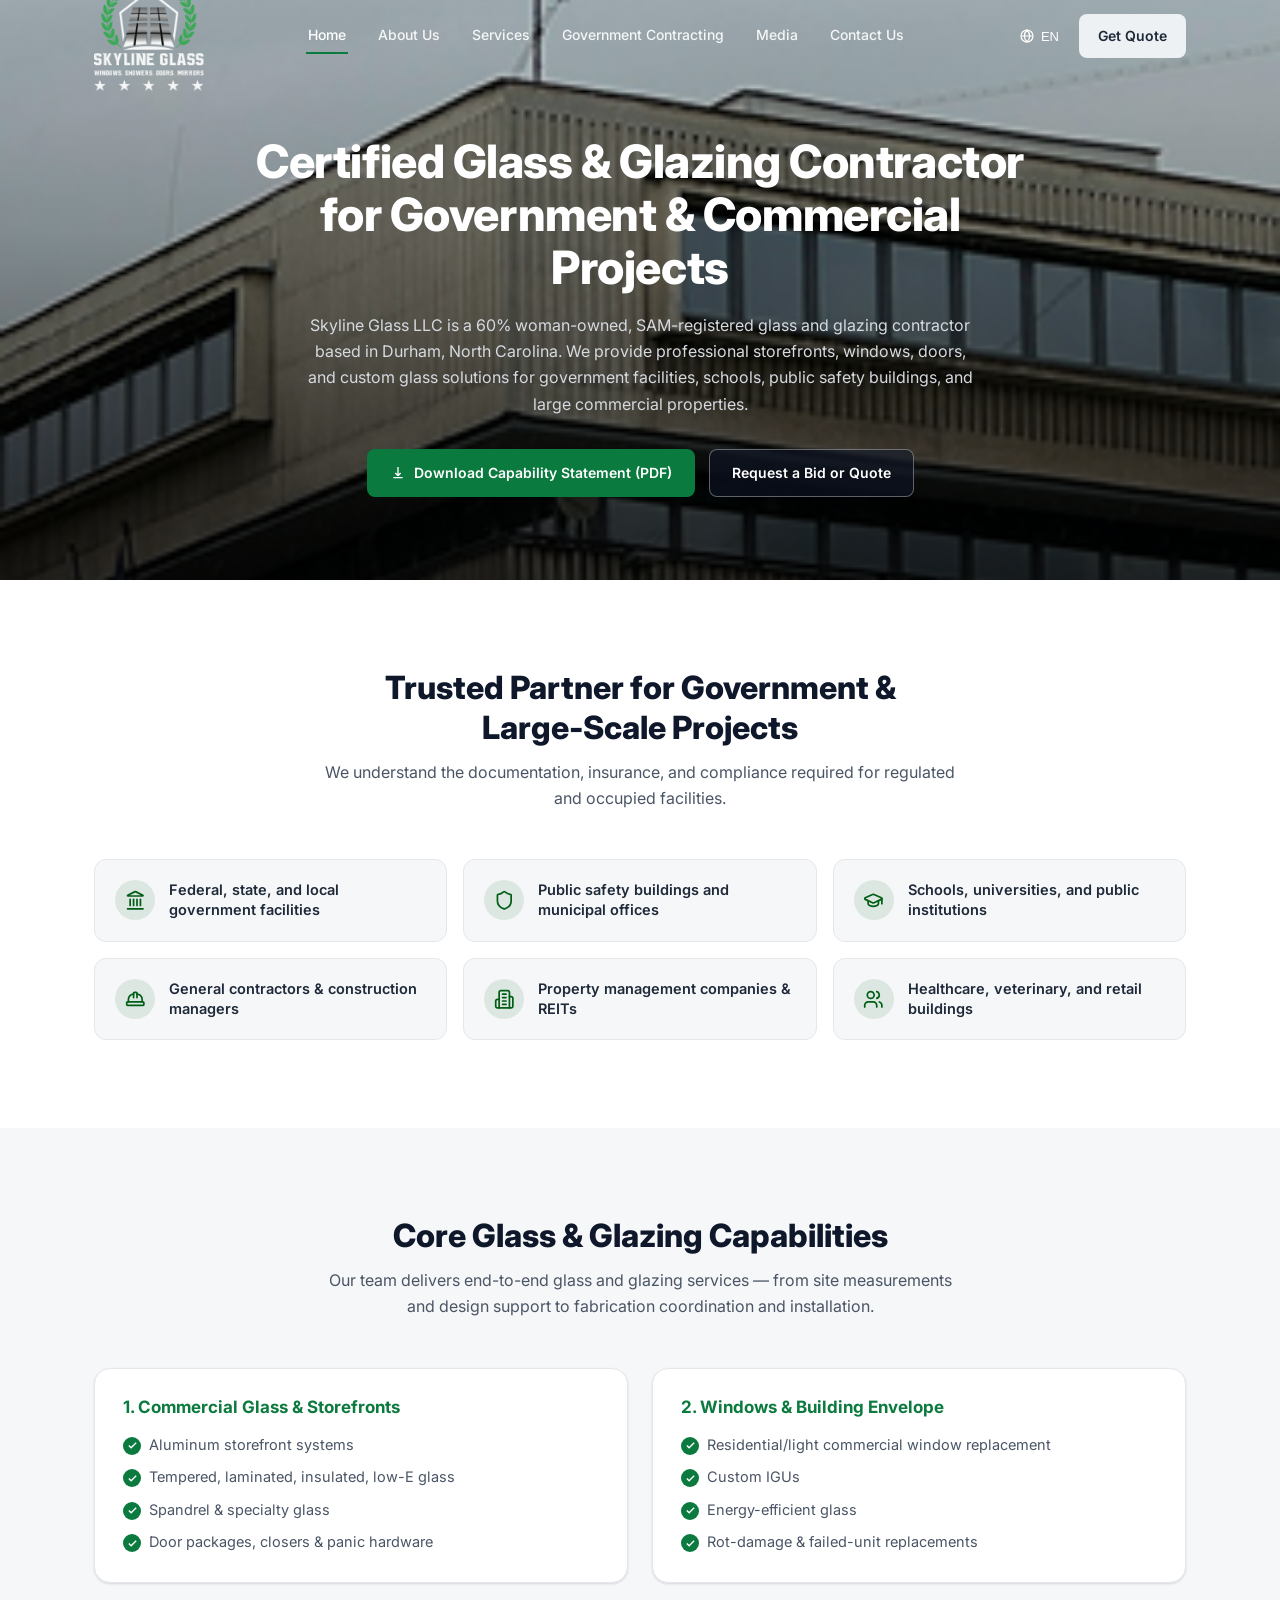
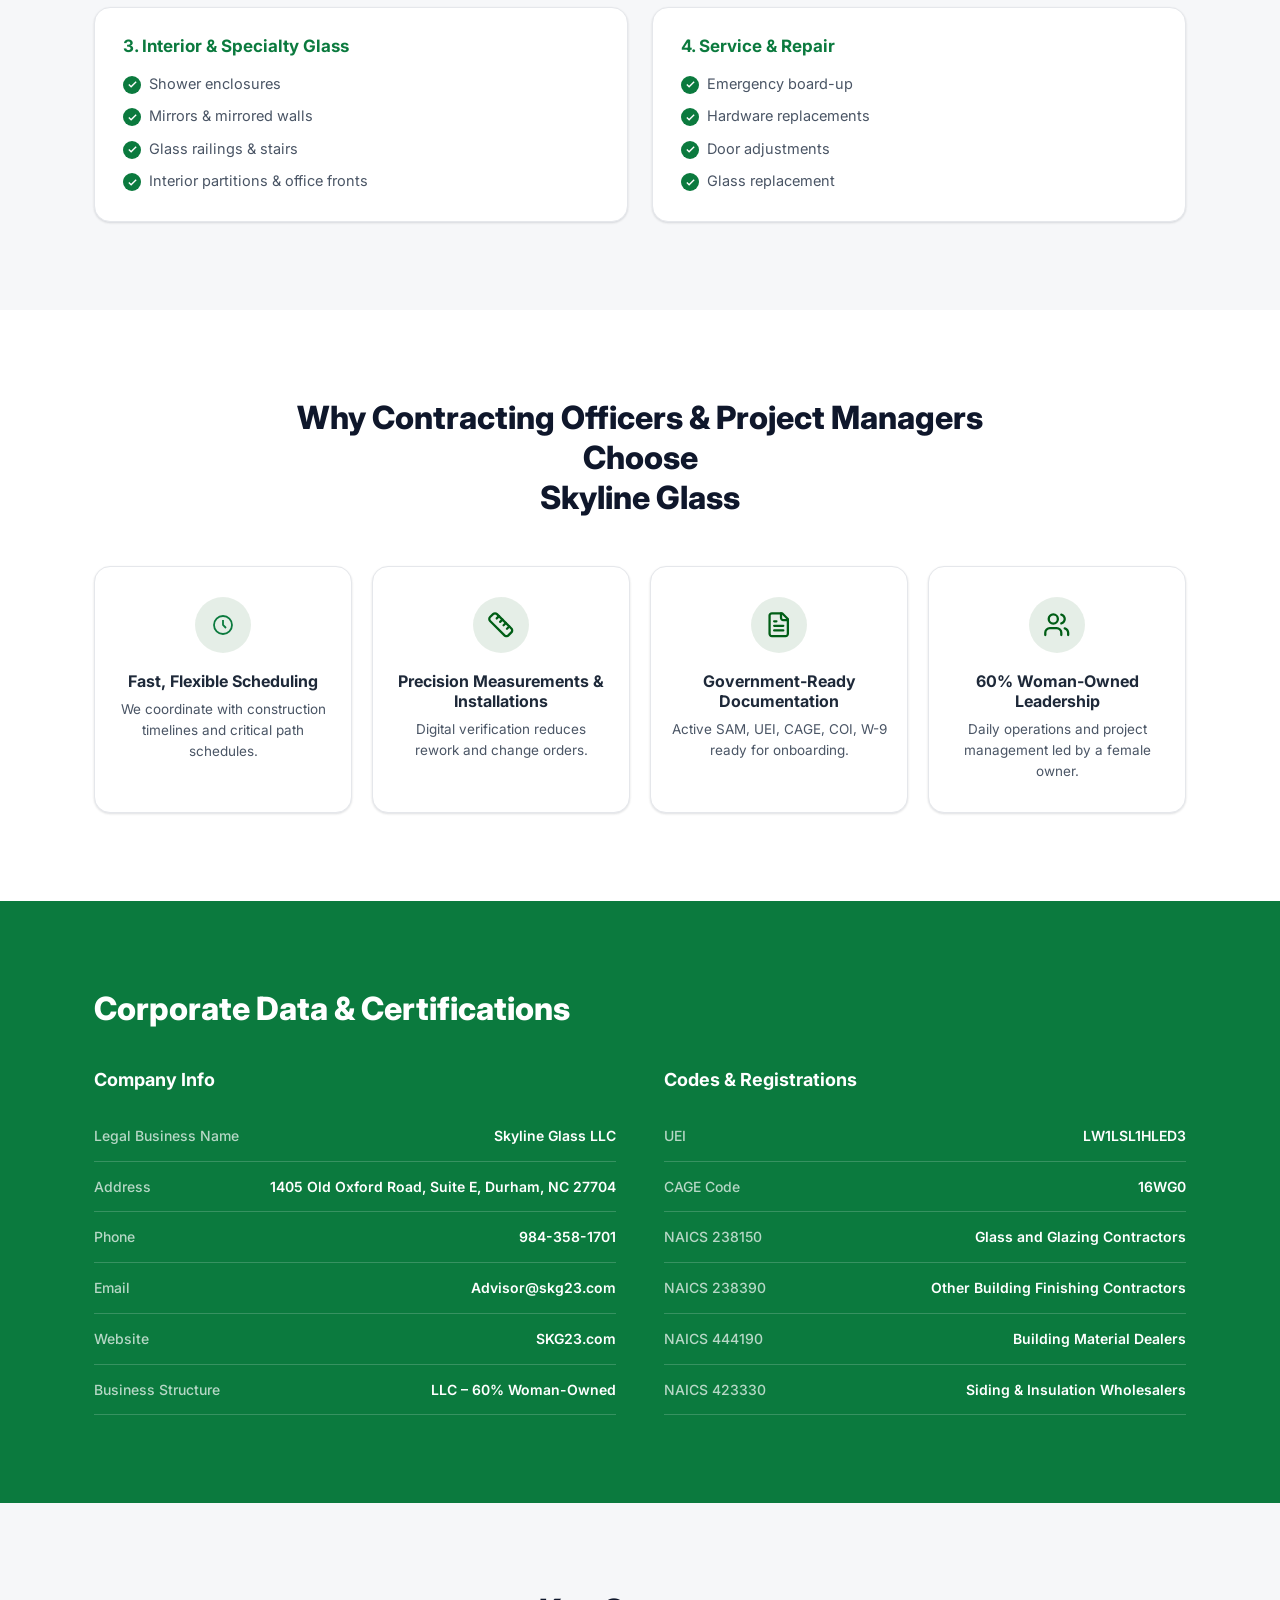
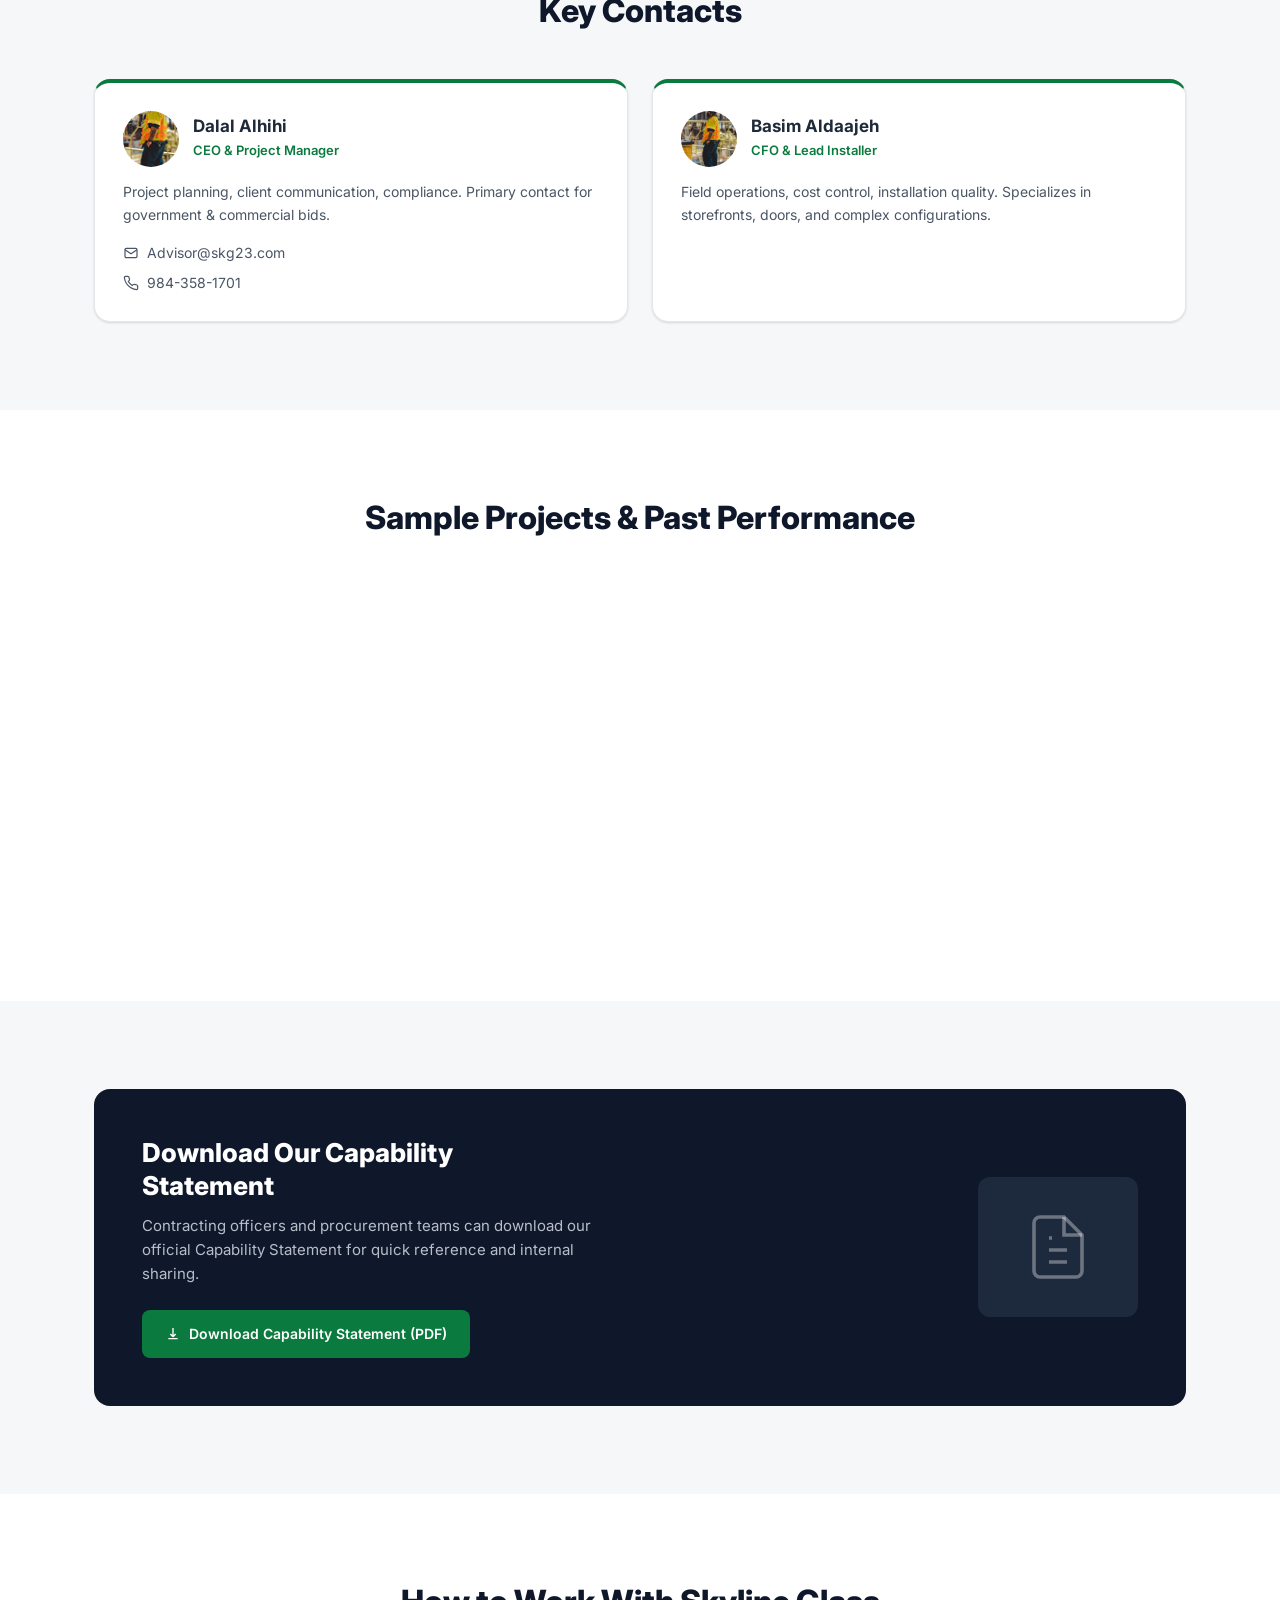
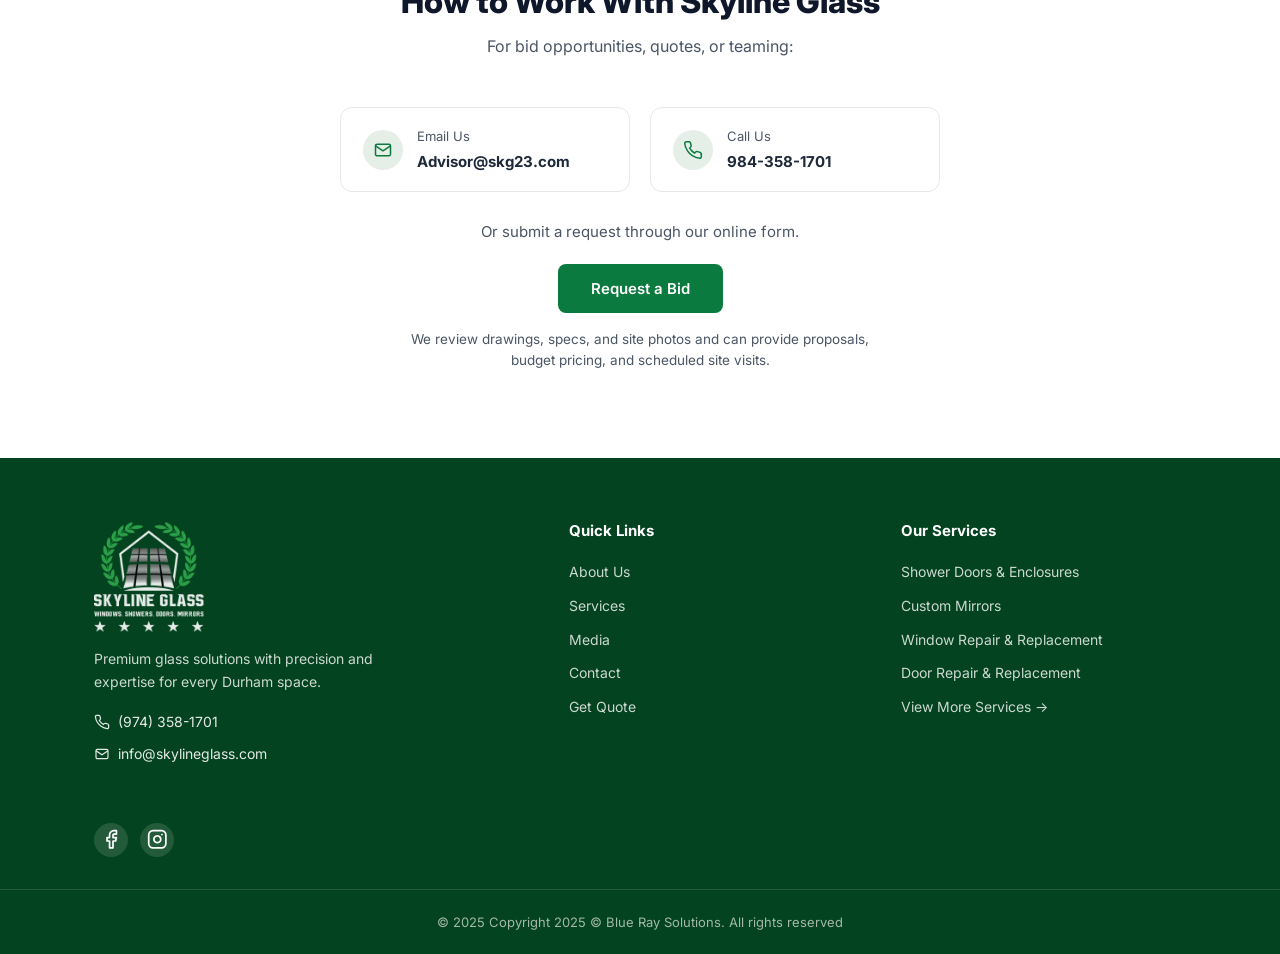
==== index.html @ 462f60cf "Add files via upload" ====
<!DOCTYPE html>
<html lang="en">
<head>
<meta charset="UTF-8">
<meta name="viewport" content="width=device-width, initial-scale=1.0">
<title>Skyline Glass LLC | Certified Glass & Glazing Contractor</title>
<link rel="stylesheet" href="style.css">
<link rel="preconnect" href="https://fonts.googleapis.com">
<link href="https://fonts.googleapis.com/css2?family=Inter:wght@300;400;500;600;700;800&display=swap" rel="stylesheet">
<base target="_blank">
</head>
<body>

<!-- HEADER -->
<header class="site-header" id="siteHeader">
  <div class="container header-inner">
    <a href="#home" class="logo-wrapper">
      <img src="Container.png" alt="Skyline Glass" class="logo-img">
    </a>

    <nav class="main-nav" id="mainNav" aria-label="Primary">
      <a href="#home" class="active">Home</a>
      <a href="#about">About Us</a>
      <a href="#services">Services</a>
      <a href="#government">Government Contracting</a>
      <a href="#projects">Media</a>
      <a href="#contact">Contact Us</a>
    </nav>

    <div class="header-actions">
      <button class="lang-btn" type="button" aria-label="Change language">
        <svg width="16" height="16" viewBox="0 0 24 24" fill="none" stroke="currentColor" stroke-width="1.8"><circle cx="12" cy="12" r="9"/><path d="M3 12h18M12 3c2.5 2.6 4 6 4 9s-1.5 6.4-4 9c-2.5-2.6-4-6-4-9s1.5-6.4 4-9Z"/></svg>
        <span>EN</span>
      </button>
      <a href="#contact" class="btn btn-outline-light">Get Quote</a>
      <button class="nav-toggle" id="navToggle" aria-label="Toggle menu" aria-expanded="false">
        <span></span><span></span><span></span>
      </button>
    </div>
  </div>
</header>

<!-- HERO -->
<section class="hero" id="home">
  <div class="hero-bg" style="background-image:url('image\ 5.png')"></div>
  <div class="hero-overlay"></div>
  <div class="container hero-content">
    <h1>Certified Glass & Glazing Contractor<br>for Government & Commercial Projects</h1>
    <p>Skyline Glass LLC is a 60% woman-owned, SAM-registered glass and glazing contractor based in Durham, North Carolina. We provide professional storefronts, windows, doors, and custom glass solutions for government facilities, schools, public safety buildings, and large commercial properties.</p>
    <div class="hero-actions">
      <a href="#" class="btn btn-primary">
        <svg width="16" height="16" viewBox="0 0 24 24" fill="none" stroke="currentColor" stroke-width="2"><path d="M12 3v13m0 0-4-4m4 4 4-4M5 19h14"/></svg>
        Download Capability Statement (PDF)
      </a>
      <a href="#contact" class="btn btn-dark">Request a Bid or Quote</a>
    </div>
  </div>
</section>

<!-- TRUSTED PARTNER -->
<section class="section" id="about">
  <div class="container">
    <div class="section-header">
      <h2 class="section-title">Trusted Partner for Government &<br>Large-Scale Projects</h2>
      <p class="section-subtitle">We understand the documentation, insurance, and compliance required for regulated and occupied facilities.</p>
    </div>
    <div class="market-grid">
      <div class="market-card reveal">
        <span class="market-icon">
          <svg xmlns="http://www.w3.org/2000/svg" width="21" height="21" viewBox="0 0 21 21" fill="none">
  <path d="M8.57654 15.4378V9.4342" stroke="#005E16" stroke-width="1.71531" stroke-linecap="round" stroke-linejoin="round"/>
  <path d="M9.53711 1.88505C9.77244 1.77073 10.0308 1.71176 10.2924 1.71266C10.5541 1.71355 10.812 1.77428 11.0466 1.8902L17.7929 5.18959C18.2011 5.38942 18.0588 6.0035 17.6042 6.0035H2.97949C2.52494 6.0035 2.38342 5.38942 2.79081 5.18959L9.53711 1.88505Z" stroke="#005E16" stroke-width="1.71531" stroke-linecap="round" stroke-linejoin="round"/>
  <path d="M12.0071 15.4378V9.4342" stroke="#005E16" stroke-width="1.71531" stroke-linecap="round" stroke-linejoin="round"/>
  <path d="M15.4377 15.4378V9.4342" stroke="#005E16" stroke-width="1.71531" stroke-linecap="round" stroke-linejoin="round"/>
  <path d="M2.57297 18.8683H18.0107" stroke="#005E16" stroke-width="1.71531" stroke-linecap="round" stroke-linejoin="round"/>
  <path d="M5.1459 15.4378V9.4342" stroke="#005E16" stroke-width="1.71531" stroke-linecap="round" stroke-linejoin="round"/>
</svg></span>
        <p>Federal, state, and local government facilities</p>
      </div>
      <div class="market-card reveal">
        <span class="market-icon">
<svg xmlns="http://www.w3.org/2000/svg" width="21" height="21" viewBox="0 0 21 21" fill="none">
  <path d="M17.1531 11.1494C17.1531 15.4377 14.1513 17.5818 10.5834 18.8254C10.3966 18.8887 10.1937 18.8857 10.0088 18.8168C6.43239 17.5818 3.4306 15.4377 3.4306 11.1494V5.14584C3.4306 4.91838 3.52096 4.70023 3.6818 4.53939C3.84265 4.37855 4.06079 4.28819 4.28826 4.28819C6.00356 4.28819 8.1477 3.25901 9.64001 1.95537C9.82171 1.80014 10.0528 1.71484 10.2918 1.71484C10.5308 1.71484 10.7619 1.80014 10.9436 1.95537C12.4445 3.26758 14.5801 4.28819 16.2954 4.28819C16.5229 4.28819 16.741 4.37855 16.9019 4.53939C17.0627 4.70023 17.1531 4.91838 17.1531 5.14584V11.1494Z" stroke="#005E16" stroke-width="1.71531" stroke-linecap="round" stroke-linejoin="round"/>
</svg>       </span>
        <p>Public safety buildings and municipal offices</p>
      </div>
      <div class="market-card reveal">
        <span class="market-icon">
 <svg xmlns="http://www.w3.org/2000/svg" width="21" height="21" viewBox="0 0 21 21" fill="none">
  <g clip-path="url(#clip0_1_31)">
    <path d="M18.3709 9.36729C18.5245 9.29956 18.6548 9.18828 18.7457 9.04722C18.8366 8.90617 18.8841 8.74154 18.8824 8.57374C18.8806 8.40594 18.8297 8.24233 18.7359 8.10318C18.6421 7.96404 18.5095 7.85547 18.3546 7.79093L11.0037 4.44265C10.7802 4.34071 10.5375 4.28796 10.2918 4.28796C10.0462 4.28796 9.80345 4.34071 9.57998 4.44265L2.22989 7.7875C2.0772 7.85437 1.94731 7.96429 1.8561 8.10381C1.76488 8.24333 1.71631 8.40641 1.71631 8.57311C1.71631 8.7398 1.76488 8.90288 1.8561 9.0424C1.94731 9.18192 2.0772 9.29184 2.22989 9.35872L9.57998 12.7104C9.80345 12.8124 10.0462 12.8651 10.2918 12.8651C10.5375 12.8651 10.7802 12.8124 11.0037 12.7104L18.3709 9.36729Z" stroke="#005E16" stroke-width="1.71531" stroke-linecap="round" stroke-linejoin="round"/>
    <path d="M18.8683 8.57654V13.7225" stroke="#005E16" stroke-width="1.71531" stroke-linecap="round" stroke-linejoin="round"/>
    <path d="M5.14587 10.7206V13.7224C5.14587 14.4048 5.68803 15.0592 6.65308 15.5417C7.61813 16.0242 8.92701 16.2953 10.2918 16.2953C11.6566 16.2953 12.9655 16.0242 13.9305 15.5417C14.8956 15.0592 15.4377 14.4048 15.4377 13.7224V10.7206" stroke="#005E16" stroke-width="1.71531" stroke-linecap="round" stroke-linejoin="round"/>
  </g>
  <defs>
    <clipPath id="clip0_1_31">
      <rect width="20.5837" height="20.5837" fill="white"/>
    </clipPath>
  </defs>
</svg>        </span>
        <p>Schools, universities, and public institutions</p>
      </div>
      <div class="market-card reveal">
        <span class="market-icon">
      <svg xmlns="http://www.w3.org/2000/svg" width="21" height="21" viewBox="0 0 21 21" fill="none">
  <g clip-path="url(#clip0_1_39)">
    <path d="M8.57654 8.57658V4.28832C8.57654 4.06085 8.6669 3.84271 8.82774 3.68187C8.98858 3.52102 9.20673 3.43066 9.43419 3.43066H11.1495C11.377 3.43066 11.5951 3.52102 11.756 3.68187C11.9168 3.84271 12.0072 4.06085 12.0072 4.28832V8.57658" stroke="#005E16" stroke-width="1.71531" stroke-linecap="round" stroke-linejoin="round"/>
    <path d="M12.0071 5.146C13.3719 5.146 14.6808 5.68815 15.6459 6.6532C16.6109 7.61825 17.1531 8.92713 17.1531 10.2919V12.8649" stroke="#005E16" stroke-width="1.71531" stroke-linecap="round" stroke-linejoin="round"/>
    <path d="M3.4306 12.8649V10.2919C3.4306 8.92713 3.97276 7.61825 4.93781 6.6532C5.90286 5.68815 7.21174 5.146 8.57652 5.146" stroke="#005E16" stroke-width="1.71531" stroke-linecap="round" stroke-linejoin="round"/>
    <path d="M18.0107 12.8649H2.57295C2.09929 12.8649 1.7153 13.2489 1.7153 13.7225V15.4378C1.7153 15.9115 2.09929 16.2955 2.57295 16.2955H18.0107C18.4844 16.2955 18.8684 15.9115 18.8684 15.4378V13.7225C18.8684 13.2489 18.4844 12.8649 18.0107 12.8649Z" stroke="#005E16" stroke-width="1.71531" stroke-linecap="round" stroke-linejoin="round"/>
  </g>
  <defs>
    <clipPath id="clip0_1_39">
      <rect width="20.5837" height="20.5837" fill="white"/>
    </clipPath>
  </defs>
</svg>
        </span>
        <p>General contractors & construction managers</p>
      </div>
      <div class="market-card reveal">
        <span class="market-icon">
<svg xmlns="http://www.w3.org/2000/svg" width="21" height="21" viewBox="0 0 21 21" fill="none">
  <path d="M5.14594 18.8684V3.43064C5.14594 2.97571 5.32665 2.53942 5.64834 2.21773C5.97002 1.89605 6.40631 1.71533 6.86124 1.71533H13.7225C14.1774 1.71533 14.6137 1.89605 14.9354 2.21773C15.2571 2.53942 15.4378 2.97571 15.4378 3.43064V18.8684H5.14594Z" stroke="#005E16" stroke-width="1.71531" stroke-linecap="round" stroke-linejoin="round"/>
  <path d="M5.14588 10.2919H3.43058C2.97565 10.2919 2.53936 10.4726 2.21767 10.7943C1.89599 11.116 1.71527 11.5522 1.71527 12.0072V17.1531C1.71527 17.608 1.89599 18.0443 2.21767 18.366C2.53936 18.6877 2.97565 18.8684 3.43058 18.8684H5.14588" stroke="#005E16" stroke-width="1.71531" stroke-linecap="round" stroke-linejoin="round"/>
  <path d="M15.4377 7.71899H17.1531C17.608 7.71899 18.0443 7.89971 18.366 8.2214C18.6876 8.54308 18.8684 8.97937 18.8684 9.4343V17.1532C18.8684 17.6081 18.6876 18.0444 18.366 18.3661C18.0443 18.6878 17.608 18.8685 17.1531 18.8685H15.4377" stroke="#005E16" stroke-width="1.71531" stroke-linecap="round" stroke-linejoin="round"/>
  <path d="M8.57654 5.146H12.0072" stroke="#005E16" stroke-width="1.71531" stroke-linecap="round" stroke-linejoin="round"/>
  <path d="M8.57654 8.57654H12.0072" stroke="#005E16" stroke-width="1.71531" stroke-linecap="round" stroke-linejoin="round"/>
  <path d="M8.57654 12.0072H12.0072" stroke="#005E16" stroke-width="1.71531" stroke-linecap="round" stroke-linejoin="round"/>
  <path d="M8.57654 15.4379H12.0072" stroke="#005E16" stroke-width="1.71531" stroke-linecap="round" stroke-linejoin="round"/>
</svg>    </span>
        <p>Property management companies & REITs</p>
      </div>
      <div class="market-card reveal">
        <span class="market-icon">
<svg xmlns="http://www.w3.org/2000/svg" width="21" height="21" viewBox="0 0 21 21" fill="none">
  <g clip-path="url(#clip0_1_60)">
    <path d="M13.7224 18.0108V16.2955C13.7224 15.3856 13.3609 14.513 12.7176 13.8697C12.0742 13.2263 11.2016 12.8649 10.2917 12.8649H5.14582C4.23597 12.8649 3.36338 13.2263 2.72001 13.8697C2.07665 14.513 1.71521 15.3856 1.71521 16.2955V18.0108" stroke="#005E16" stroke-width="1.71531" stroke-linecap="round" stroke-linejoin="round"/>
    <path d="M13.7224 2.68286C14.4581 2.87358 15.1096 3.30317 15.5747 3.90421C16.0398 4.50526 16.2921 5.24372 16.2921 6.0037C16.2921 6.76367 16.0398 7.50214 15.5747 8.10318C15.1096 8.70422 14.4581 9.13381 13.7224 9.32453" stroke="#005E16" stroke-width="1.71531" stroke-linecap="round" stroke-linejoin="round"/>
    <path d="M18.8684 18.0107V16.2954C18.8678 15.5353 18.6148 14.7969 18.1491 14.1962C17.6834 13.5954 17.0314 13.1663 16.2954 12.9763" stroke="#005E16" stroke-width="1.71531" stroke-linecap="round" stroke-linejoin="round"/>
    <path d="M7.71882 9.43423C9.6135 9.43423 11.1494 7.89829 11.1494 6.00361C11.1494 4.10894 9.6135 2.573 7.71882 2.573C5.82415 2.573 4.28821 4.10894 4.28821 6.00361C4.28821 7.89829 5.82415 9.43423 7.71882 9.43423Z" stroke="#005E16" stroke-width="1.71531" stroke-linecap="round" stroke-linejoin="round"/>
  </g>
  <defs>
    <clipPath id="clip0_1_60">
      <rect width="20.5837" height="20.5837" fill="white"/>
    </clipPath>
  </defs>
</svg>      </span>
        <p>Healthcare, veterinary, and retail buildings</p>
      </div>
    </div>
  </div>
</section>

<!-- CORE CAPABILITIES -->
<section class="section section-tint" id="services">
  <div class="container">
    <div class="section-header">
      <h2 class="section-title">Core Glass & Glazing Capabilities</h2>
      <p class="section-subtitle">Our team delivers end-to-end glass and glazing services — from site measurements and design support to fabrication coordination and installation.</p>
    </div>
    <div class="capability-grid">
      <div class="capability-card reveal">
        <div class="capability-body">
          <h3>1. Commercial Glass & Storefronts</h3>
          <ul>
            <li>Aluminum storefront systems</li>
            <li>Tempered, laminated, insulated, low-E glass</li>
            <li>Spandrel & specialty glass</li>
            <li>Door packages, closers & panic hardware</li>
          </ul>
        </div>
      </div>
      <div class="capability-card reveal">
        <div class="capability-body">
          <h3>2. Windows & Building Envelope</h3>
          <ul>
            <li>Residential/light commercial window replacement</li>
            <li>Custom IGUs</li>
            <li>Energy-efficient glass</li>
            <li>Rot-damage & failed-unit replacements</li>
          </ul>
        </div>
      </div>
      <div class="capability-card reveal">
        <div class="capability-body">
          <h3>3. Interior & Specialty Glass</h3>
          <ul>
            <li>Shower enclosures</li>
            <li>Mirrors & mirrored walls</li>
            <li>Glass railings & stairs</li>
            <li>Interior partitions & office fronts</li>
          </ul>
        </div>
      </div>
      <div class="capability-card reveal">
        <div class="capability-body">
          <h3>4. Service & Repair</h3>
          <ul>
            <li>Emergency board-up</li>
            <li>Hardware replacements</li>
            <li>Door adjustments</li>
            <li>Glass replacement</li>
          </ul>
        </div>
      </div>
    </div>
  </div>
</section>

<!-- WHY CHOOSE US -->
<section class="section" id="government">
  <div class="container">
    <div class="section-header">
      <h2 class="section-title">Why Contracting Officers & Project Managers Choose<br>Skyline Glass</h2>
    </div>
    <div class="feature-grid">
      <div class="feature-card reveal">
        <span class="feature-icon">
          <svg width="24" height="24" viewBox="0 0 24 24" fill="none" stroke="currentColor" stroke-width="1.8"><circle cx="12" cy="12" r="9"/><path d="M12 7v5l3 3"/></svg>
        </span>
        <h3>Fast, Flexible Scheduling</h3>
        <p>We coordinate with construction timelines and critical path schedules.</p>
      </div>
      <div class="feature-card reveal">
        <span class="feature-icon">
<svg xmlns="http://www.w3.org/2000/svg" width="28" height="28" viewBox="0 0 28 28" fill="none">
  <path d="M24.3573 17.496C24.6132 17.7509 24.8162 18.0539 24.9547 18.3875C25.0932 18.7211 25.1645 19.0788 25.1645 19.44C25.1645 19.8012 25.0932 20.1589 24.9547 20.4925C24.8162 20.8261 24.6132 21.129 24.3573 21.384L21.3841 24.3572C21.1292 24.6131 20.8262 24.8161 20.4926 24.9546C20.159 25.0931 19.8013 25.1644 19.4401 25.1644C19.0789 25.1644 18.7212 25.0931 18.3876 24.9546C18.054 24.8161 17.7511 24.6131 17.4961 24.3572L3.08752 9.94862C2.57356 9.43217 2.28503 8.73322 2.28503 8.00461C2.28503 7.276 2.57356 6.57704 3.08752 6.06059L6.06072 3.0874C6.57716 2.57344 7.27612 2.28491 8.00473 2.28491C8.73334 2.28491 9.4323 2.57344 9.94874 3.0874L24.3573 17.496Z" stroke="#005E16" stroke-width="2.28708" stroke-linecap="round" stroke-linejoin="round"/>
  <path d="M16.5813 14.2942L18.8684 12.0071" stroke="#005E16" stroke-width="2.28708" stroke-linecap="round" stroke-linejoin="round"/>
  <path d="M13.1507 10.8635L15.4378 8.57642" stroke="#005E16" stroke-width="2.28708" stroke-linecap="round" stroke-linejoin="round"/>
  <path d="M9.72003 7.43283L12.0071 5.14575" stroke="#005E16" stroke-width="2.28708" stroke-linecap="round" stroke-linejoin="round"/>
  <path d="M20.0119 17.7248L22.299 15.4377" stroke="#005E16" stroke-width="2.28708" stroke-linecap="round" stroke-linejoin="round"/>
</svg>        </span>
        <h3>Precision Measurements & Installations</h3>
        <p>Digital verification reduces rework and change orders.</p>
      </div>
      <div class="feature-card reveal">
        <span class="feature-icon">
<svg xmlns="http://www.w3.org/2000/svg" width="28" height="28" viewBox="0 0 28 28" fill="none">
  <path d="M17.153 2.28711H6.86117C6.2546 2.28711 5.67288 2.52807 5.24397 2.95698C4.81506 3.38589 4.5741 3.96761 4.5741 4.57418V22.8708C4.5741 23.4774 4.81506 24.0591 5.24397 24.488C5.67288 24.9169 6.2546 25.1579 6.86117 25.1579H20.5836C21.1902 25.1579 21.7719 24.9169 22.2008 24.488C22.6297 24.0591 22.8707 23.4774 22.8707 22.8708V8.0048L17.153 2.28711Z" stroke="#005E16" stroke-width="2.28708" stroke-linecap="round" stroke-linejoin="round"/>
  <path d="M16.0095 2.28711V6.86126C16.0095 7.46783 16.2505 8.04956 16.6794 8.47847C17.1083 8.90738 17.69 9.14834 18.2966 9.14834H22.8707" stroke="#005E16" stroke-width="2.28708" stroke-linecap="round" stroke-linejoin="round"/>
  <path d="M11.4354 10.2917H9.14832" stroke="#005E16" stroke-width="2.28708" stroke-linecap="round" stroke-linejoin="round"/>
  <path d="M18.2966 14.8657H9.14832" stroke="#005E16" stroke-width="2.28708" stroke-linecap="round" stroke-linejoin="round"/>
  <path d="M18.2966 19.4402H9.14832" stroke="#005E16" stroke-width="2.28708" stroke-linecap="round" stroke-linejoin="round"/>
</svg>        </span>
        <h3>Government-Ready Documentation</h3>
        <p>Active SAM, UEI, CAGE, COI, W-9 ready for onboarding.</p>
      </div>
      <div class="feature-card reveal">
        <span class="feature-icon">
<svg xmlns="http://www.w3.org/2000/svg" width="28" height="28" viewBox="0 0 28 28" fill="none">
  <path d="M18.2965 24.0143V21.7272C18.2965 20.5141 17.8146 19.3506 16.9568 18.4928C16.099 17.635 14.9355 17.1531 13.7224 17.1531H6.86114C5.648 17.1531 4.48454 17.635 3.62673 18.4928C2.76891 19.3506 2.28699 20.5141 2.28699 21.7272V24.0143" stroke="#005E16" stroke-width="2.28708" stroke-linecap="round" stroke-linejoin="round"/>
  <path d="M18.2966 3.5769C19.2775 3.83119 20.1462 4.40398 20.7663 5.20537C21.3864 6.00676 21.7229 6.99138 21.7229 8.00468C21.7229 9.01798 21.3864 10.0026 20.7663 10.804C20.1462 11.6054 19.2775 12.1782 18.2966 12.4325" stroke="#005E16" stroke-width="2.28708" stroke-linecap="round" stroke-linejoin="round"/>
  <path d="M25.1578 24.0141V21.727C25.157 20.7135 24.8197 19.729 24.1988 18.928C23.5778 18.127 22.7085 17.5549 21.7272 17.3015" stroke="#005E16" stroke-width="2.28708" stroke-linecap="round" stroke-linejoin="round"/>
  <path d="M10.2918 12.5787C12.818 12.5787 14.866 10.5308 14.866 8.00457C14.866 5.47834 12.818 3.43042 10.2918 3.43042C7.76557 3.43042 5.71765 5.47834 5.71765 8.00457C5.71765 10.5308 7.76557 12.5787 10.2918 12.5787Z" stroke="#005E16" stroke-width="2.28708" stroke-linecap="round" stroke-linejoin="round"/>
</svg>        </span>
        <h3>60% Woman-Owned Leadership</h3>
        <p>Daily operations and project management led by a female owner.</p>
      </div>
    </div>
  </div>
</section>

<!-- CORPORATE DATA -->
<section class="section section-brand">
  <div class="container">
    <h2 class="section-title section-title-light">Corporate Data & Certifications</h2>
    <div class="data-grid">
      <div class="data-col reveal">
        <h3>Company Info</h3>
        <dl>
          <div class="data-row"><dt>Legal Business Name</dt><dd>Skyline Glass LLC</dd></div>
          <div class="data-row"><dt>Address</dt><dd>1405 Old Oxford Road, Suite E, Durham, NC 27704</dd></div>
          <div class="data-row"><dt>Phone</dt><dd><a href="tel:+19843581701">984-358-1701</a></dd></div>
          <div class="data-row"><dt>Email</dt><dd><a href="mailto:Advisor@skg23.com">Advisor@skg23.com</a></dd></div>
          <div class="data-row"><dt>Website</dt><dd><a href="https://skg23.com" target="_blank">SKG23.com</a></dd></div>
          <div class="data-row"><dt>Business Structure</dt><dd>LLC – 60% Woman-Owned</dd></div>
        </dl>
      </div>
      <div class="data-col reveal">
        <h3>Codes & Registrations</h3>
        <dl>
          <div class="data-row"><dt>UEI</dt><dd>LW1LSL1HLED3</dd></div>
          <div class="data-row"><dt>CAGE Code</dt><dd>16WG0</dd></div>
          <div class="data-row"><dt>NAICS 238150</dt><dd>Glass and Glazing Contractors</dd></div>
          <div class="data-row"><dt>NAICS 238390</dt><dd>Other Building Finishing Contractors</dd></div>
          <div class="data-row"><dt>NAICS 444190</dt><dd>Building Material Dealers</dd></div>
          <div class="data-row"><dt>NAICS 423330</dt><dd>Siding & Insulation Wholesalers</dd></div>
        </dl>
      </div>
    </div>
  </div>
</section>

<!-- KEY CONTACTS -->
<section class="section section-tint">
  <div class="container">
    <div class="section-header">
      <h2 class="section-title">Key Contacts</h2>
    </div>
    <div class="contacts-grid">
      <div class="contact-card reveal">
        <div class="contact-head">
          <img src="image 2.png" alt="Dalal Alhihi">
          <div>
            <h3>Dalal Alhihi</h3>
            <span class="role">CEO & Project Manager</span>
          </div>
        </div>
        <p>Project planning, client communication, compliance. Primary contact for government & commercial bids.</p>
        <div class="contact-links">
          <a href="mailto:Advisor@skg23.com">
            <svg width="16" height="16" viewBox="0 0 24 24" fill="none" stroke="currentColor" stroke-width="1.8"><rect x="3" y="5" width="18" height="14" rx="2"/><path d="m3 7 9 6 9-6"/></svg>
            Advisor@skg23.com
          </a>
          <a href="tel:+19843581701">
            <svg width="16" height="16" viewBox="0 0 24 24" fill="none" stroke="currentColor" stroke-width="1.8"><path d="M22 16.9v3a2 2 0 0 1-2.2 2 19.8 19.8 0 0 1-8.6-3.1 19.5 19.5 0 0 1-6-6A19.8 19.8 0 0 1 2.1 4.2 2 2 0 0 1 4.1 2h3a2 2 0 0 1 2 1.7c.1.9.3 1.8.6 2.7a2 2 0 0 1-.5 2.1L8 9.7a16 16 0 0 0 6 6l1.2-1.2a2 2 0 0 1 2.1-.5c.9.3 1.8.5 2.7.6a2 2 0 0 1 1.7 2.3Z"/></svg>
            984-358-1701
          </a>
        </div>
      </div>
      <div class="contact-card reveal">
        <div class="contact-head">
          <img src="image good.png" alt="Basim Aldaajeh">
          <div>
            <h3>Basim Aldaajeh</h3>
            <span class="role">CFO & Lead Installer</span>
          </div>
        </div>
        <p>Field operations, cost control, installation quality. Specializes in storefronts, doors, and complex configurations.</p>
      </div>
    </div>
  </div>
</section>

<!-- PROJECTS -->
<section class="section" id="projects">
  <div class="container">
    <div class="section-header">
      <h2 class="section-title">Sample Projects & Past Performance</h2>
    </div>
    <div class="projects-grid">
      <article class="project-card reveal">
        <img src="image 2.png" alt="Public safety building">
        <div class="project-body">
          <h3>Public Safety Building – Storefront & Glass Replacement</h3>
          <div class="project-meta">
            <svg width="14" height="14" viewBox="0 0 24 24" fill="none" stroke="currentColor" stroke-width="1.8"><path d="M12 22s7-4.4 7-11V5l-7-3-7 3v6c0 6.6 7 11 7 11Z"/></svg>
            Butner, NC
          </div>
          <span class="project-tag">Glass & glazing subcontractor</span>
        </div>
      </article>
      <article class="project-card reveal">
        <img src="image 4.png" alt="Veterinary hospital">
        <div class="project-body">
          <h3>Veterinary Hospital – Doors & Glass Package</h3>
          <span class="project-tag">Supply & installation</span>
        </div>
      </article>
      <article class="project-card reveal">
        <img src="image 3.png" alt="Residential windows">
        <div class="project-body">
          <h3>Residential Multi-Unit Window Replacement</h3>
          <div class="project-meta">
            <svg width="14" height="14" viewBox="0 0 24 24" fill="none" stroke="currentColor" stroke-width="1.8"><path d="M12 22s7-4.4 7-11V5l-7-3-7 3v6c0 6.6 7 11 7 11Z"/></svg>
            Durham, NC
          </div>
          <span class="project-tag">Scope: 20+ energy-efficient windows</span>
        </div>
      </article>
    </div>
  </div>
</section>

<!-- DOWNLOAD CTA -->
<section class="section section-tint">
  <div class="container">
    <div class="cta-box reveal">
      <div class="cta-text">
        <h2>Download Our Capability Statement</h2>
        <p>Contracting officers and procurement teams can download our official Capability Statement for quick reference and internal sharing.</p>
        <a href="#" class="btn btn-primary">
          <svg width="16" height="16" viewBox="0 0 24 24" fill="none" stroke="currentColor" stroke-width="2"><path d="M12 3v13m0 0-4-4m4 4 4-4M5 19h14"/></svg>
          Download Capability Statement (PDF)
        </a>
      </div>
      <div class="cta-icon">
        <svg width="72" height="72" viewBox="0 0 24 24" fill="none" stroke="currentColor" stroke-width="1.2"><path d="M14 2H6a2 2 0 0 0-2 2v16a2 2 0 0 0 2 2h12a2 2 0 0 0 2-2V8Z"/><path d="M14 2v6h6M9 13h6M9 17h6M9 9h1"/></svg>
      </div>
    </div>
  </div>
</section>

<!-- CONTACT -->
<section class="section" id="contact">
  <div class="container">
    <div class="section-header">
      <h2 class="section-title">How to Work With Skyline Glass</h2>
      <p class="section-subtitle">For bid opportunities, quotes, or teaming:</p>
    </div>
    <div class="contact-methods">
      <div class="contact-method reveal">
        <span class="method-icon">
          <svg width="20" height="20" viewBox="0 0 24 24" fill="none" stroke="currentColor" stroke-width="1.8"><rect x="3" y="5" width="18" height="14" rx="2"/><path d="m3 7 9 6 9-6"/></svg>
        </span>
        <div>
          <span class="method-label">Email Us</span>
          <strong><a href="mailto:Advisor@skg23.com">Advisor@skg23.com</a></strong>
        </div>
      </div>
      <div class="contact-method reveal">
        <span class="method-icon">
          <svg width="20" height="20" viewBox="0 0 24 24" fill="none" stroke="currentColor" stroke-width="1.8"><path d="M22 16.9v3a2 2 0 0 1-2.2 2 19.8 19.8 0 0 1-8.6-3.1 19.5 19.5 0 0 1-6-6A19.8 19.8 0 0 1 2.1 4.2 2 2 0 0 1 4.1 2h3a2 2 0 0 1 2 1.7c.1.9.3 1.8.6 2.7a2 2 0 0 1-.5 2.1L8 9.7a16 16 0 0 0 6 6l1.2-1.2a2 2 0 0 1 2.1-.5c.9.3 1.8.5 2.7.6a2 2 0 0 1 1.7 2.3Z"/></svg>
        </span>
        <div>
          <span class="method-label">Call Us</span>
          <strong><a href="tel:+19843581701">984-358-1701</a></strong>
        </div>
      </div>
    </div>
    <p class="or-text">Or submit a request through our online form.</p>
    <div class="request-form-wrap">
      <button class="btn btn-brand" id="openFormBtn" type="button">Request a Bid</button>
      <p class="form-note">We review drawings, specs, and site photos and can provide proposals, budget pricing, and scheduled site visits.</p>
      <form class="bid-form" id="bidForm" hidden>
        <div class="form-row">
          <label for="name">Full Name</label>
          <input type="text" id="name" name="name" required placeholder="Your name">
        </div>
        <div class="form-row">
          <label for="email">Email</label>
          <input type="email" id="email" name="email" required placeholder="you@company.com">
        </div>
        <div class="form-row">
          <label for="company">Company / Organization</label>
          <input type="text" id="company" name="company" placeholder="Optional">
        </div>
        <div class="form-row">
          <label for="message">Project Details</label>
          <textarea id="message" name="message" rows="4" required placeholder="Tell us about your project..."></textarea>
        </div>
        <button type="submit" class="btn btn-primary" style="width:100%">Submit Request</button>
        <p class="form-status" id="formStatus"></p>
      </form>
    </div>
  </div>
</section>

<!-- FOOTER -->
<footer class="site-footer">
  <div class="container footer-grid">
    <div class="footer-brand">
      <a href="#home" class="logo-wrapper">
        <img src="Container.png" alt="Skyline Glass" class="logo-img">
      </a>
      <p>Premium glass solutions with precision and expertise for every Durham space.</p>
      <a class="footer-contact-line" href="tel:+19743581701">
        <svg width="16" height="16" viewBox="0 0 24 24" fill="none" stroke="currentColor" stroke-width="1.8"><path d="M22 16.9v3a2 2 0 0 1-2.2 2 19.8 19.8 0 0 1-8.6-3.1 19.5 19.5 0 0 1-6-6A19.8 19.8 0 0 1 2.1 4.2 2 2 0 0 1 4.1 2h3a2 2 0 0 1 2 1.7c.1.9.3 1.8.6 2.7a2 2 0 0 1-.5 2.1L8 9.7a16 16 0 0 0 6 6l1.2-1.2a2 2 0 0 1 2.1-.5c.9.3 1.8.5 2.7.6a2 2 0 0 1 1.7 2.3Z"/></svg>
        (974) 358-1701
      </a>
      <a class="footer-contact-line" href="mailto:info@skylineglass.com">
        <svg width="16" height="16" viewBox="0 0 24 24" fill="none" stroke="currentColor" stroke-width="1.8"><rect x="3" y="5" width="18" height="14" rx="2"/><path d="m3 7 9 6 9-6"/></svg>
        info@skylineglass.com
      </a>
    </div>

    <nav class="footer-col" aria-label="Quick links">
      <h3>Quick Links</h3>
      <a href="#about">About Us</a>
      <a href="#services">Services</a>
      <a href="#projects">Media</a>
      <a href="#contact">Contact</a>
      <a href="#contact">Get Quote</a>
    </nav>

    <nav class="footer-col" aria-label="Our services">
      <h3>Our Services</h3>
      <a href="#services">Shower Doors & Enclosures</a>
      <a href="#services">Custom Mirrors</a>
      <a href="#services">Window Repair & Replacement</a>
      <a href="#services">Door Repair & Replacement</a>
      <a href="#services">View More Services →</a>
    </nav>
  </div>

  <div class="container footer-socials">
    <a href="#" aria-label="Facebook">
<svg xmlns="http://www.w3.org/2000/svg" width="21" height="21" viewBox="0 0 21 21" fill="none">
  <path d="M15.4378 1.71533H12.8649C11.7276 1.71533 10.6368 2.16713 9.83263 2.97134C9.02842 3.77554 8.57662 4.86628 8.57662 6.0036V8.57656H6.00366V12.0072H8.57662V18.8684H12.0072V12.0072H14.5802L15.4378 8.57656H12.0072V6.0036C12.0072 5.77613 12.0976 5.55799 12.2584 5.39715C12.4193 5.23631 12.6374 5.14595 12.8649 5.14595H15.4378V1.71533Z" stroke="white" stroke-width="1.71531" stroke-linecap="round" stroke-linejoin="round"/>
</svg>    </a>
    <a href="#" aria-label="Instagram">
<svg xmlns="http://www.w3.org/2000/svg" width="21" height="21" viewBox="0 0 21 21" fill="none">
  <path d="M14.5801 1.71533H6.0036C3.63525 1.71533 1.71533 3.63525 1.71533 6.0036V14.5801C1.71533 16.9485 3.63525 18.8684 6.0036 18.8684H14.5801C16.9485 18.8684 18.8684 16.9485 18.8684 14.5801V6.0036C18.8684 3.63525 16.9485 1.71533 14.5801 1.71533Z" stroke="white" stroke-width="1.71531" stroke-linecap="round" stroke-linejoin="round"/>
  <path d="M13.7224 9.75162C13.8283 10.4654 13.7064 11.1944 13.374 11.8349C13.0417 12.4754 12.5158 12.9948 11.8713 13.3192C11.2268 13.6436 10.4963 13.7565 9.78391 13.6419C9.07149 13.5272 8.41336 13.1909 7.90312 12.6806C7.39289 12.1704 7.05653 11.5123 6.94189 10.7999C6.82725 10.0874 6.94017 9.35701 7.26459 8.71247C7.58901 8.06792 8.1084 7.54208 8.74889 7.20974C9.38939 6.8774 10.1184 6.75549 10.8321 6.86133C11.5602 6.9693 12.2343 7.30856 12.7547 7.82903C13.2752 8.34949 13.6145 9.02354 13.7224 9.75162Z" stroke="white" stroke-width="1.71531" stroke-linecap="round" stroke-linejoin="round"/>
  <path d="M15.009 5.57471H15.0176" stroke="white" stroke-width="1.71531" stroke-linecap="round" stroke-linejoin="round"/>
</svg>    </a>
  </div>

  <div class="footer-bottom">
    <p>© 2025 Copyright 2025 © Blue Ray Solutions. All rights reserved</p>
  </div>
</footer>

<button id="backToTop" class="back-to-top" aria-label="Back to top">
  <svg width="18" height="18" viewBox="0 0 24 24" fill="none" stroke="currentColor" stroke-width="2"><path d="m5 12 7-7 7 7M12 5v16"/></svg>
</button>
<script src="script.js"></script>
</body>
</html>
---- style.css ----
:root {
  --green: #0B7A3E;
  --green-dark: #06592B;
  --green-darker: #04431F;
  --green-light: #E8F5EE;
  --navy: #0F172B;
  --navy-2: #1D293D;
  --ink: #1E2939;
  --muted: #4A5565;
  --muted-2: #6A7282;
  --line: #E5E7EB;
  --tint: #F6F7F9;
  --white: #FFFFFF;
  --font-body: 'Inter', -apple-system, BlinkMacSystemFont, 'Segoe UI', sans-serif;
  --container: 1140px;
  --radius: 12px;
  --radius-lg: 16px;
  --shadow: 0 1px 3px rgba(16,24,40,0.06), 0 1px 2px rgba(16,24,40,0.08);
  --shadow-md: 0 4px 12px rgba(16,24,40,0.08);
  --header-h: 72px;
}

* { box-sizing: border-box; margin: 0; padding: 0; }
html { scroll-behavior: smooth; }
body {
  font-family: var(--font-body);
  color: var(--ink);
  line-height: 1.55;
  -webkit-font-smoothing: antialiased;
  background: var(--white);
}
img { max-width: 100%; display: block; }
a { color: inherit; text-decoration: none; }
ul { list-style: none; }
h1, h2, h3, h4 { line-height: 1.25; }

.container {
  width: 100%;
  max-width: var(--container);
  margin: 0 auto;
  padding: 0 24px;
}

/* Buttons */
.btn {
  display: inline-flex;
  align-items: center;
  justify-content: center;
  gap: 8px;
  padding: 12px 22px;
  border-radius: 8px;
  font-weight: 600;
  font-size: 14px;
  border: 1px solid transparent;
  cursor: pointer;
  transition: all .2s ease;
  white-space: nowrap;
  font-family: inherit;
}
.btn:hover { transform: translateY(-1px); }

.btn-primary { background: var(--green); color: #fff; }
.btn-primary:hover { background: var(--green-dark); }

.btn-dark {
  background: rgba(15,23,43,0.55);
  color: #fff;
  border-color: rgba(255,255,255,0.35);
  backdrop-filter: blur(2px);
}
.btn-dark:hover { background: rgba(15,23,43,0.75); }

.btn-outline-light {
  background: #EEF1F4;
  color: var(--ink);
  padding: 10px 18px;
}
.btn-outline-light:hover { background: #E4E8EC; }

.btn-brand {
  background: var(--green);
  color: #fff;
  padding: 14px 32px;
  font-size: 15px;
}
.btn-brand:hover { background: var(--green-dark); }

/* Header */
.site-header {
  position: absolute;
  top: 0; left: 0; right: 0;
  height: var(--header-h);
  display: flex;
  align-items: center;
  z-index: 1000;
  background: transparent;
}
.header-inner {
  display: flex;
  align-items: center;
  justify-content: space-between;
  gap: 24px;
  width: 100%;
}
.logo-wrapper {
  display: flex;
  align-items: center;
  gap: 10px;
  flex-shrink: 0;
}
.logo-img {
  width: 110px;
  height: 110px;
  object-fit: contain;
}
.main-nav {
  display: flex;
  align-items: center;
  gap: 28px;
}
.main-nav a {
  color: rgba(255,255,255,0.9);
  font-size: 14px;
  font-weight: 500;
  padding: 6px 2px;
  border-bottom: 2px solid transparent;
  transition: all .15s ease;
}
.main-nav a:hover,
.main-nav a.active {
  color: #fff;
  border-color: var(--green);
}

.header-actions {
  display: flex;
  align-items: center;
  gap: 10px;
  flex-shrink: 0;
}

.lang-btn {
  display: flex;
  align-items: center;
  gap: 6px;
  background: transparent;
  border: none;
  color: #fff;
  font-size: 13px;
  font-weight: 500;
  cursor: pointer;
  padding: 6px 10px;
  border-radius: 6px;
  transition: background .15s ease;
}
.lang-btn:hover { background: rgba(255,255,255,0.1); }

.nav-toggle {
  display: none;
  flex-direction: column;
  gap: 4px;
  background: none;
  border: none;
  cursor: pointer;
  padding: 8px;
}
.nav-toggle span {
  width: 22px;
  height: 2px;
  background: #fff;
  border-radius: 2px;
}

/* Hero */
.hero {
  position: relative;
  min-height: 580px;
  display: flex;
  align-items: center;
  justify-content: center;
  background: var(--navy);
  overflow: hidden;
  padding-top: var(--header-h);
}
.hero-bg {
  position: absolute;
  inset: 0;
  background-size: cover;
  background-position: center 30%;
  z-index: 0;
}
.hero-overlay {
  position: absolute;
  inset: 0;
  background: linear-gradient(0deg, rgba(0,0,0,0.78) 0%, rgba(0,0,0,0.35) 60%, rgba(0,0,0,0.2) 100%);
  z-index: 1;
}
.hero-content {
  position: relative;
  z-index: 2;
  text-align: center;
  padding: 60px 24px 80px;
  max-width: 860px;
}
.hero h1 {
  color: #fff;
  font-size: clamp(28px, 4.4vw, 46px);
  font-weight: 800;
  letter-spacing: -0.01em;
  margin-bottom: 18px;
  line-height: 1.15;
}
.hero p {
  color: #D6DAE0;
  font-size: 16px;
  max-width: 680px;
  margin: 0 auto 32px;
  line-height: 1.65;
}
.hero-actions {
  display: flex;
  align-items: center;
  justify-content: center;
  gap: 14px;
  flex-wrap: wrap;
}

/* Section base */
.section { padding: 88px 0; }
.section-tint { background: var(--tint); }
.section-brand {
  background: var(--green);
  color: #fff;
}

.section-header {
  text-align: center;
  max-width: 720px;
  margin: 0 auto 48px;
}
.section-title {
  font-size: clamp(24px, 3vw, 32px);
  font-weight: 800;
  color: var(--navy);
  margin-bottom: 12px;
}
.section-title-light { color: #fff; margin-bottom: 40px; }
.section-subtitle {
  color: var(--muted);
  font-size: 16px;
  max-width: 640px;
  margin: 0 auto;
  line-height: 1.6;
}

/* Market grid */
.market-grid {
  display: grid;
  grid-template-columns: repeat(3, 1fr);
  gap: 16px;
}
.market-card {
  display: flex;
  align-items: center;
  gap: 14px;
  background: var(--tint);
  border: 1px solid var(--line);
  border-radius: var(--radius);
  padding: 20px;
  transition: all .2s ease;
}
.market-card:hover {
  border-color: var(--green);
  box-shadow: var(--shadow-md);
}
.market-icon {
  flex-shrink: 0;
  width: 40px;
  height: 40px;
  border-radius: 50%;
  background: rgba(0,94,22,0.1);
  color: var(--green);
  display: flex;
  align-items: center;
  justify-content: center;
}
.market-card p {
  font-weight: 600;
  font-size: 14.5px;
  color: var(--ink);
  line-height: 1.4;
}

/* Capability grid */
.capability-grid {
  display: grid;
  grid-template-columns: repeat(2, 1fr);
  gap: 24px;
}

.capability-card {
  background: #fff;
  border: 1px solid var(--line);
  border-radius: var(--radius-lg);
  overflow: hidden;
  box-shadow: var(--shadow);
}
.capability-image {
  width: 100%;
  height: 200px;
  object-fit: cover;
}
.capability-body {
  padding: 28px;
}
.capability-body h3 {
  color: var(--green);
  font-size: 17px;
  font-weight: 700;
  margin-bottom: 16px;
}
.capability-body ul {
  display: flex;
  flex-direction: column;
  gap: 10px;
}
.capability-body li {
  position: relative;
  padding-left: 26px;
  color: var(--muted);
  font-size: 14.5px;
}
.capability-body li::before {
  content: '';
  position: absolute;
  left: 0; top: 3px;
  width: 18px; height: 18px;
  background: var(--green) center / 11px no-repeat url("data:image/svg+xml,%3Csvg xmlns='http://www.w3.org/2000/svg' viewBox='0 0 24 24' fill='none' stroke='white' stroke-width='3'%3E%3Cpath d='m20 6-11 11-5-5'/%3E%3C/svg%3E");
  border-radius: 50%;
}

/* Feature grid */
.feature-grid {
  display: grid;
  grid-template-columns: repeat(4, 1fr);
  gap: 20px;
}
.feature-card {
  background: #fff;
  border: 1px solid var(--line);
  border-radius: var(--radius-lg);
  padding: 30px 20px;
  text-align: center;
  box-shadow: var(--shadow);
  transition: all .2s ease;
}
.feature-card:hover {
  transform: translateY(-4px);
  box-shadow: var(--shadow-md);
}
.feature-icon {
  width: 56px;
  height: 56px;
  border-radius: 50%;
  background: rgba(0,94,22,0.1);
  color: var(--green);
  display: flex;
  align-items: center;
  justify-content: center;
  margin: 0 auto 18px;
}
.feature-card h3 {
  font-size: 16px;
  font-weight: 700;
  color: var(--ink);
  margin-bottom: 8px;
}
.feature-card p {
  color: var(--muted);
  font-size: 13.5px;
  line-height: 1.55;
}

/* Corporate Data */
.data-grid {
  display: grid;
  grid-template-columns: repeat(2, 1fr);
  gap: 48px;
}
.data-col h3 {
  color: #fff;
  font-size: 18px;
  font-weight: 700;
  margin-bottom: 20px;
}
.data-row {
  display: flex;
  justify-content: space-between;
  gap: 16px;
  padding: 14px 0;
  border-bottom: 1px solid rgba(255,255,255,0.18);
}
.data-row dt {
  color: rgba(255,255,255,0.7);
  font-size: 14px;
  flex-shrink: 0;
  font-weight: 500;
}
.data-row dd {
  margin: 0;
  color: #fff;
  font-weight: 600;
  font-size: 14px;
  text-align: right;
}
.data-row a { color: #fff; }
.data-row a:hover { text-decoration: underline; }

/* Contacts */
.contacts-grid {
  display: grid;
  grid-template-columns: repeat(2, 1fr);
  gap: 24px;
}
.contact-card {
  background: #fff;
  border: 1px solid var(--line);
  border-top: 4px solid var(--green);
  border-radius: var(--radius-lg);
  padding: 28px;
  box-shadow: var(--shadow);
}
.contact-head {
  display: flex;
  align-items: center;
  gap: 14px;
  margin-bottom: 14px;
}
.contact-head img {
  width: 56px;
  height: 56px;
  border-radius: 50%;
  object-fit: cover;
  background: var(--tint);
}
.contact-head h3 {
  font-size: 17px;
  font-weight: 700;
  color: var(--ink);
}
.contact-head .role {
  color: var(--green);
  font-size: 13px;
  font-weight: 600;
}
.contact-card > p {
  color: var(--muted);
  font-size: 14px;
  line-height: 1.6;
  margin-bottom: 16px;
}
.contact-links {
  display: flex;
  flex-direction: column;
  gap: 8px;
}
.contact-links a {
  display: flex;
  align-items: center;
  gap: 8px;
  font-size: 14px;
  color: var(--muted);
  transition: color .2s ease;
}
.contact-links a:hover { color: var(--green); }

/* Projects */
.projects-grid {
  display: grid;
  grid-template-columns: repeat(3, 1fr);
  gap: 24px;
}
.project-card {
  background: #fff;
  border-radius: var(--radius-lg);
  overflow: hidden;
  box-shadow: var(--shadow);
  border: 1px solid var(--line);
  transition: all .3s ease;
}
.project-card:hover {
  transform: translateY(-6px);
  box-shadow: var(--shadow-md);
}
.project-card img {
  width: 100%;
  height: 180px;
  object-fit: cover;
}
.project-body {
  padding: 20px;
}
.project-body h3 {
  font-size: 15.5px;
  font-weight: 700;
  color: var(--ink);
  margin-bottom: 10px;
  line-height: 1.35;
}
.project-meta {
  display: flex;
  align-items: center;
  gap: 6px;
  color: var(--muted-2);
  font-size: 13px;
  margin-bottom: 8px;
}
.project-tag {
  color: var(--green);
  font-weight: 600;
  font-size: 13px;
}

/* CTA box */
.cta-box {
  background: var(--navy);
  border-radius: var(--radius-lg);
  padding: 48px;
  display: flex;
  align-items: center;
  justify-content: space-between;
  gap: 32px;
}
.cta-text h2 {
  color: #fff;
  font-size: 26px;
  font-weight: 800;
  margin-bottom: 12px;
  max-width: 420px;
}
.cta-text p {
  color: #B7BEC8;
  max-width: 460px;
  margin-bottom: 24px;
  font-size: 15px;
  line-height: 1.6;
}
.cta-icon {
  width: 160px;
  height: 140px;
  background: var(--navy-2);
  border-radius: var(--radius);
  display: flex;
  align-items: center;
  justify-content: center;
  color: rgba(255,255,255,0.35);
  flex-shrink: 0;
}

/* Contact methods */
.contact-methods {
  display: grid;
  grid-template-columns: repeat(2, 1fr);
  gap: 20px;
  max-width: 600px;
  margin: 0 auto 28px;
}
.contact-method {
  display: flex;
  align-items: center;
  gap: 14px;
  background: #fff;
  border: 1px solid var(--line);
  border-radius: var(--radius);
  padding: 18px 22px;
}
.method-icon {
  width: 40px;
  height: 40px;
  border-radius: 50%;
  background: rgba(0,94,22,0.1);
  color: var(--green);
  display: flex;
  align-items: center;
  justify-content: center;
  flex-shrink: 0;
}
.method-label {
  display: block;
  color: var(--muted);
  font-size: 13px;
  margin-bottom: 2px;
}
.contact-method strong {
  font-size: 15px;
  color: var(--ink);
}
.contact-method a:hover { color: var(--green); }

.or-text {
  text-align: center;
  color: var(--muted);
  margin-bottom: 20px;
  font-size: 15px;
}
.request-form-wrap {
  text-align: center;
  max-width: 560px;
  margin: 0 auto;
}
.form-note {
  color: var(--muted);
  font-size: 13.5px;
  max-width: 480px;
  margin: 16px auto 0;
  line-height: 1.55;
}

.bid-form {
  margin-top: 24px;
  text-align: left;
  background: #fff;
  border: 1px solid var(--line);
  border-radius: var(--radius-lg);
  padding: 28px;
  display: none;
  flex-direction: column;
  gap: 16px;
  box-shadow: var(--shadow-md);
}
.bid-form.active { display: flex; }
.form-row {
  display: flex;
  flex-direction: column;
  gap: 6px;
}
.form-row label {
  font-size: 13.5px;
  font-weight: 600;
  color: var(--ink);
}
.form-row input,
.form-row textarea {
  border: 1px solid var(--line);
  border-radius: 8px;
  padding: 11px 14px;
  font: inherit;
  color: var(--ink);
  resize: vertical;
}
.form-row input:focus,
.form-row textarea:focus {
  outline: none;
  border-color: var(--green);
  box-shadow: 0 0 0 3px rgba(0,94,22,0.12);
}
.form-status {
  font-size: 14px;
  color: var(--green);
  font-weight: 600;
  min-height: 20px;
}

/* Footer */
.site-footer {
  background: var(--green-darker);
  color: #E4EAE6;
  padding-top: 64px;
}
.footer-grid {
  display: grid;
  grid-template-columns: 1.5fr 1fr 1fr;
  gap: 48px;
  padding-bottom: 48px;
}
.footer-brand .logo-text strong { color: #fff; font-size: 16px; }
.footer-brand .logo-text small { color: rgba(255,255,255,0.7); }
.footer-brand p {
  margin: 16px 0 18px;
  font-size: 14px;
  color: #CBD8CF;
  max-width: 300px;
  line-height: 1.6;
}
.footer-contact-line {
  display: flex;
  align-items: center;
  gap: 8px;
  font-size: 14px;
  margin-bottom: 10px;
  color: #E4EAE6;
  transition: color .2s ease;
}
.footer-contact-line:hover { color: #fff; }

.footer-col h3 {
  color: #fff;
  font-size: 15px;
  font-weight: 700;
  margin-bottom: 20px;
}
.footer-col {
  display: flex;
  flex-direction: column;
}
.footer-col a {
  font-size: 14px;
  color: #CBD8CF;
  margin-bottom: 12px;
  transition: color .2s ease;
}
.footer-col a:hover { color: #fff; }

.footer-socials {
  display: flex;
  gap: 12px;
  padding-bottom: 32px;
}
.footer-socials a {
  width: 34px;
  height: 34px;
  border-radius: 50%;
  background: rgba(255,255,255,0.12);
  display: flex;
  align-items: center;
  justify-content: center;
  color: #fff;
  transition: all .2s ease;
}
.footer-socials a:hover { background: rgba(255,255,255,0.22); }

.footer-bottom {
  border-top: 1px solid rgba(255,255,255,0.12);
  padding: 22px 0;
  text-align: center;
  font-size: 13px;
  color: #A3B8A8;
}

/* Back to top */
.back-to-top {
  position: fixed;
  right: 24px;
  bottom: 24px;
  width: 44px;
  height: 44px;
  border-radius: 50%;
  border: none;
  background: var(--green);
  color: #fff;
  display: flex;
  align-items: center;
  justify-content: center;
  cursor: pointer;
  box-shadow: var(--shadow-md);
  z-index: 90;
  opacity: 0;
  transform: translateY(20px);
  transition: all .3s ease;
  pointer-events: none;
}
.back-to-top.visible {
  opacity: 1;
  transform: translateY(0);
  pointer-events: auto;
}
.back-to-top:hover { transform: translateY(-2px); background: var(--green-dark); }

/* Reveal */
.reveal {
  opacity: 0;
  transform: translateY(20px);
  transition: opacity .6s ease, transform .6s ease;
}
.reveal.visible {
  opacity: 1;
  transform: translateY(0);
}

/* Responsive */
@media (max-width: 1080px) {
  .market-grid { grid-template-columns: repeat(2, 1fr); }
  .feature-grid { grid-template-columns: repeat(2, 1fr); }
  .projects-grid { grid-template-columns: repeat(2, 1fr); }
}

@media (max-width: 900px) {
  .main-nav {
    position: fixed;
    top: var(--header-h); left: 0; right: 0;
    background: var(--navy);
    flex-direction: column;
    align-items: flex-start;
    gap: 0;
    padding: 12px 24px 20px;
    transform: translateY(-8px);
    opacity: 0;
    pointer-events: none;
    transition: all .25s ease;
  }
  .main-nav.open { opacity: 1; transform: translateY(0); pointer-events: auto; }
  .main-nav a { width: 100%; padding: 12px 0; border-bottom: 1px solid rgba(255,255,255,0.08); }
  .nav-toggle { display: flex; }
  .lang-btn { display: none; }
  .header-actions .btn-outline-light { display: none; }

  .capability-grid { grid-template-columns: 1fr; }
  .data-grid { grid-template-columns: 1fr; gap: 32px; }
  .contacts-grid { grid-template-columns: 1fr; }
  .cta-box { flex-direction: column; text-align: center; }
  .cta-icon { order: -1; width: 100%; height: 120px; }
  .contact-methods { grid-template-columns: 1fr; }
  .footer-grid { grid-template-columns: 1fr; gap: 32px; }
}

@media (max-width: 640px) {
  .section { padding: 64px 0; }
  .market-grid { grid-template-columns: 1fr; }
  .feature-grid { grid-template-columns: 1fr; }
  .projects-grid { grid-template-columns: 1fr; }
  .hero-actions { flex-direction: column; width: 100%; }
  .hero-actions .btn { width: 100%; justify-content: center; }
  .data-row { flex-direction: column; gap: 4px; }
  .data-row dd { text-align: left; }
  .cta-box { padding: 32px 24px; }
  .cta-text h2 { font-size: 22px; }
}
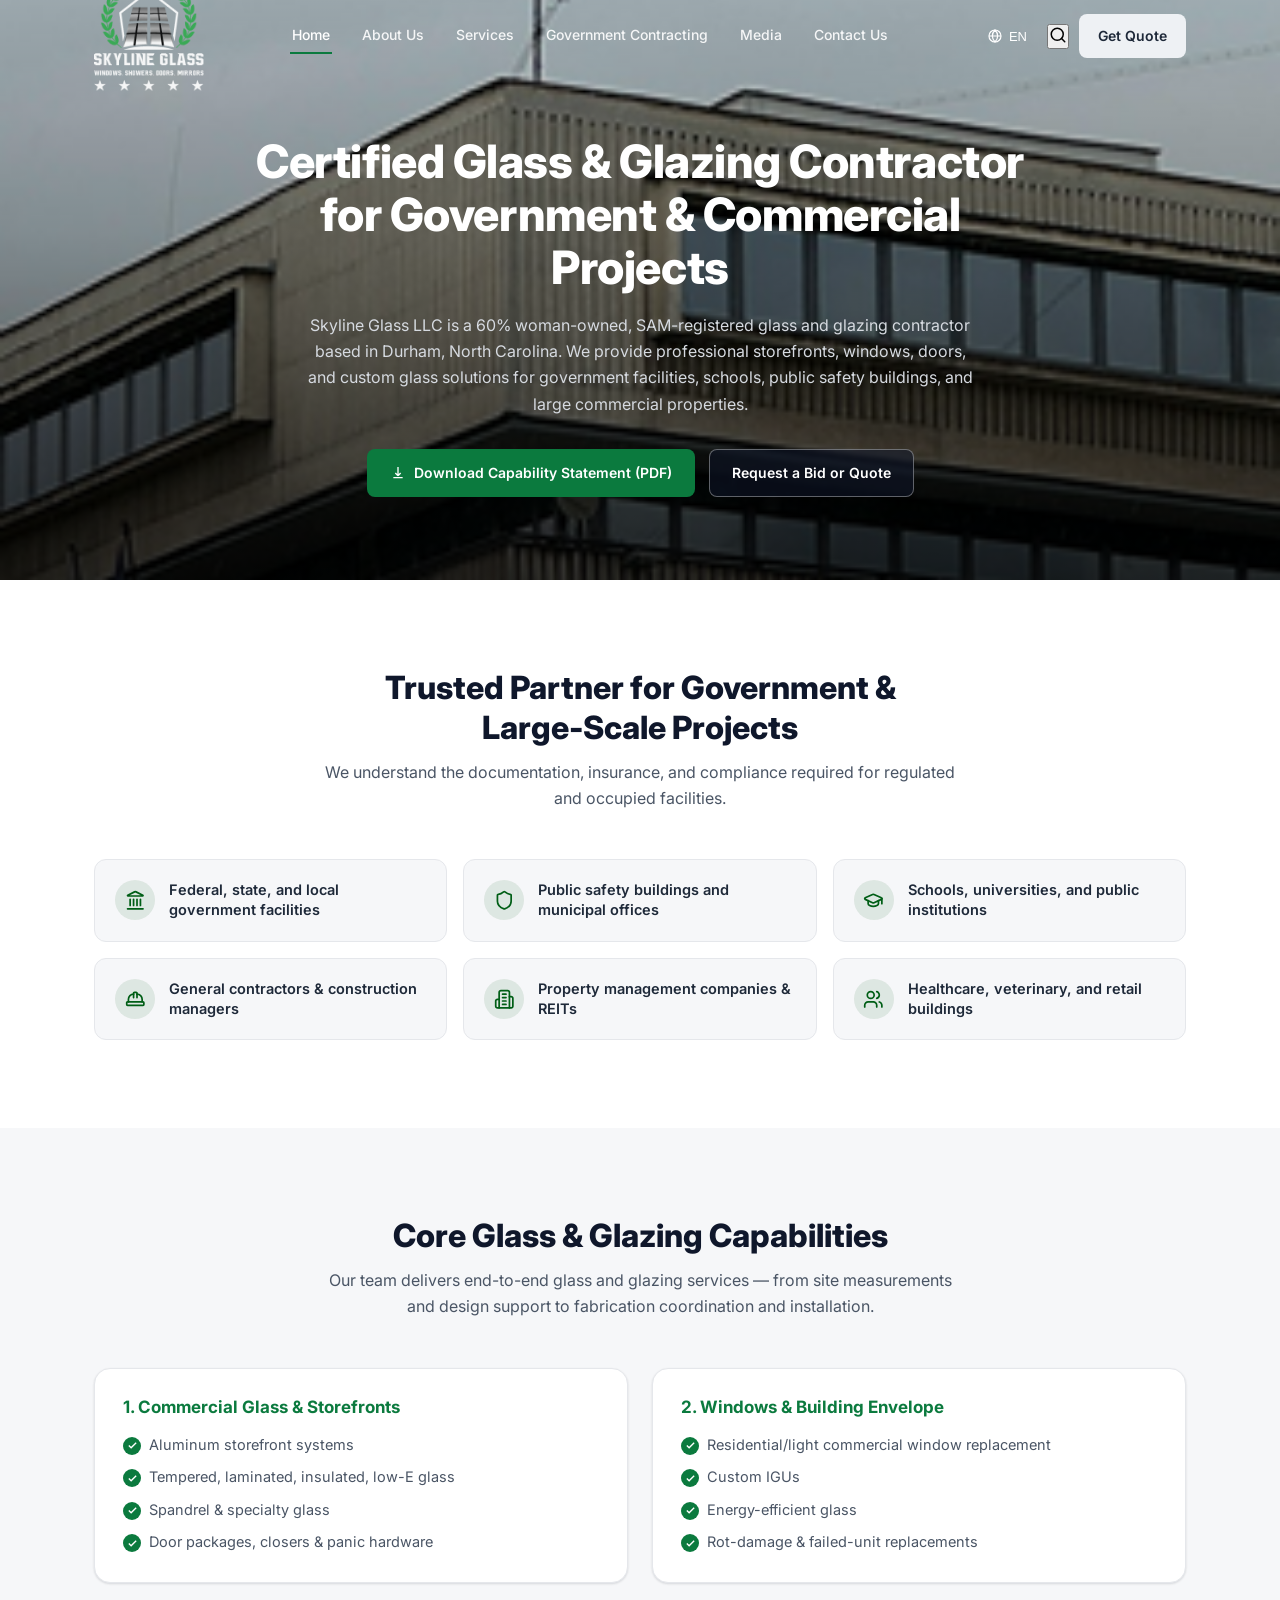
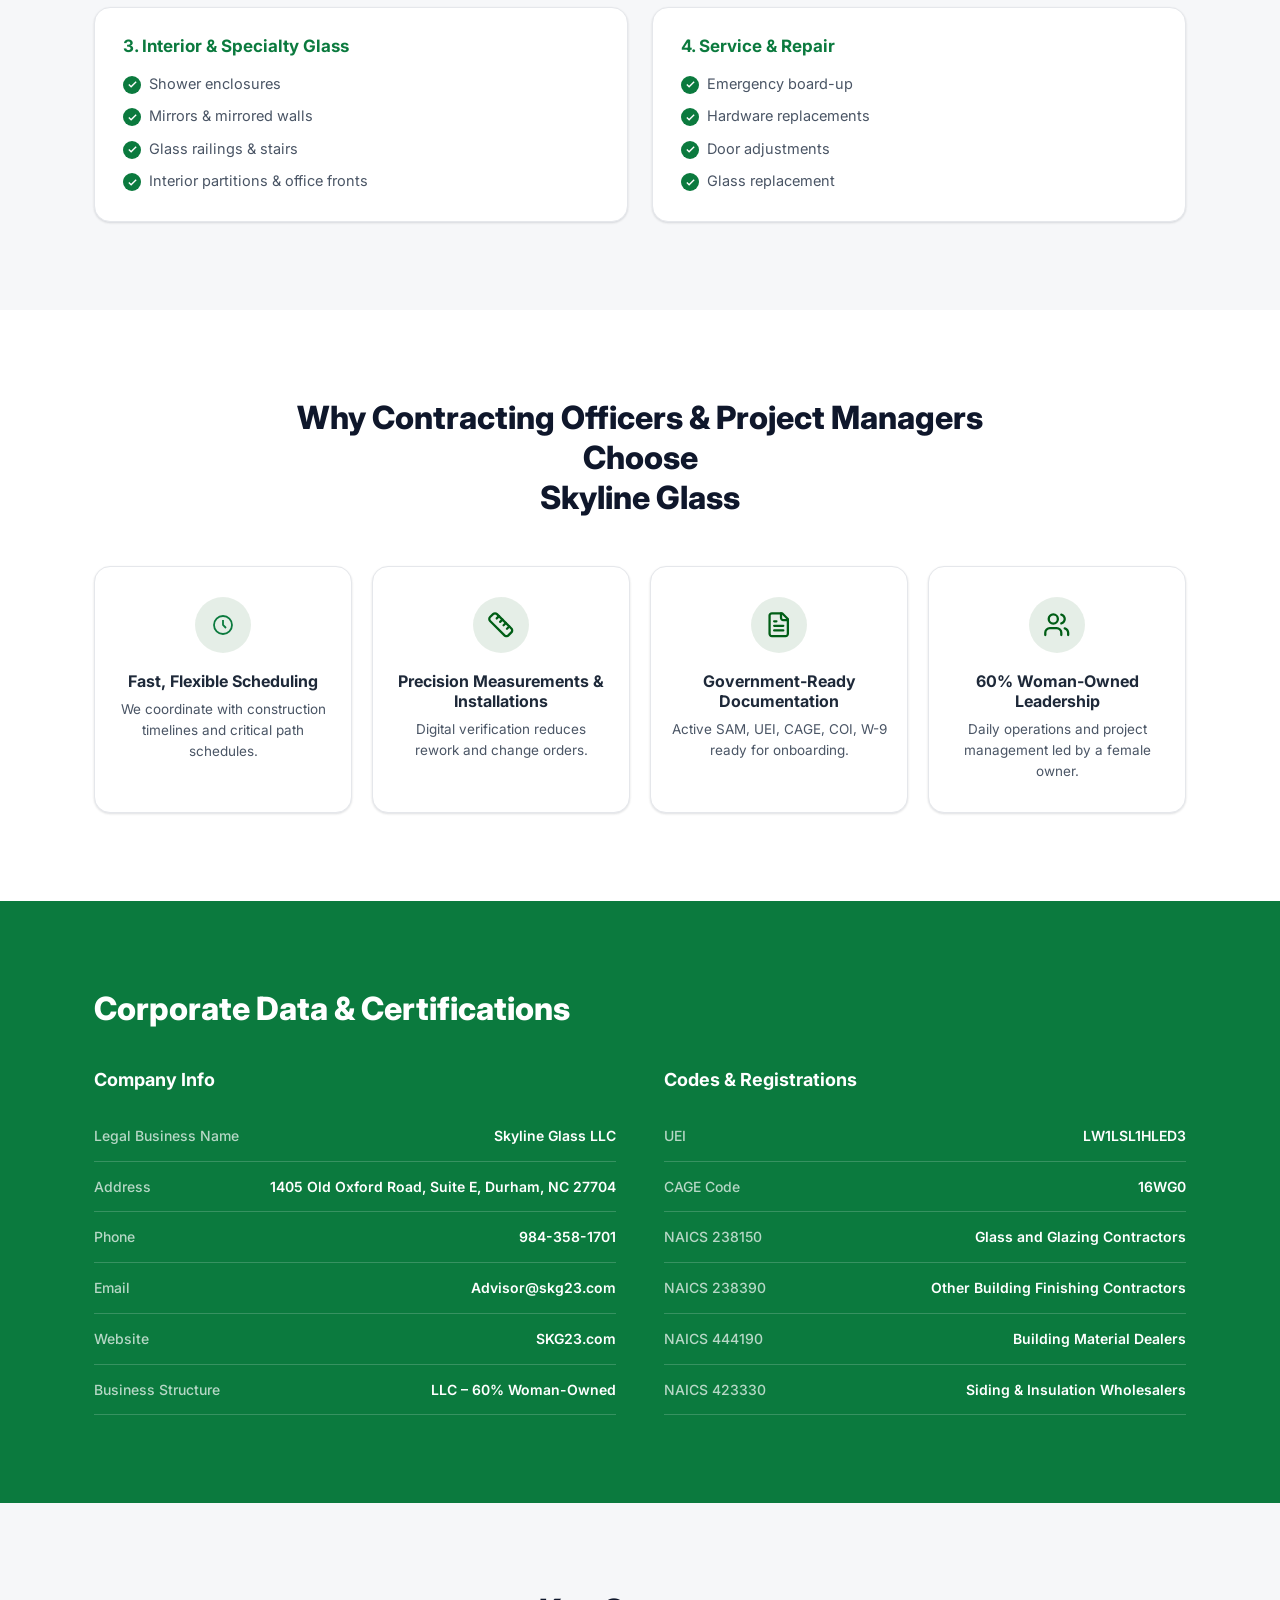
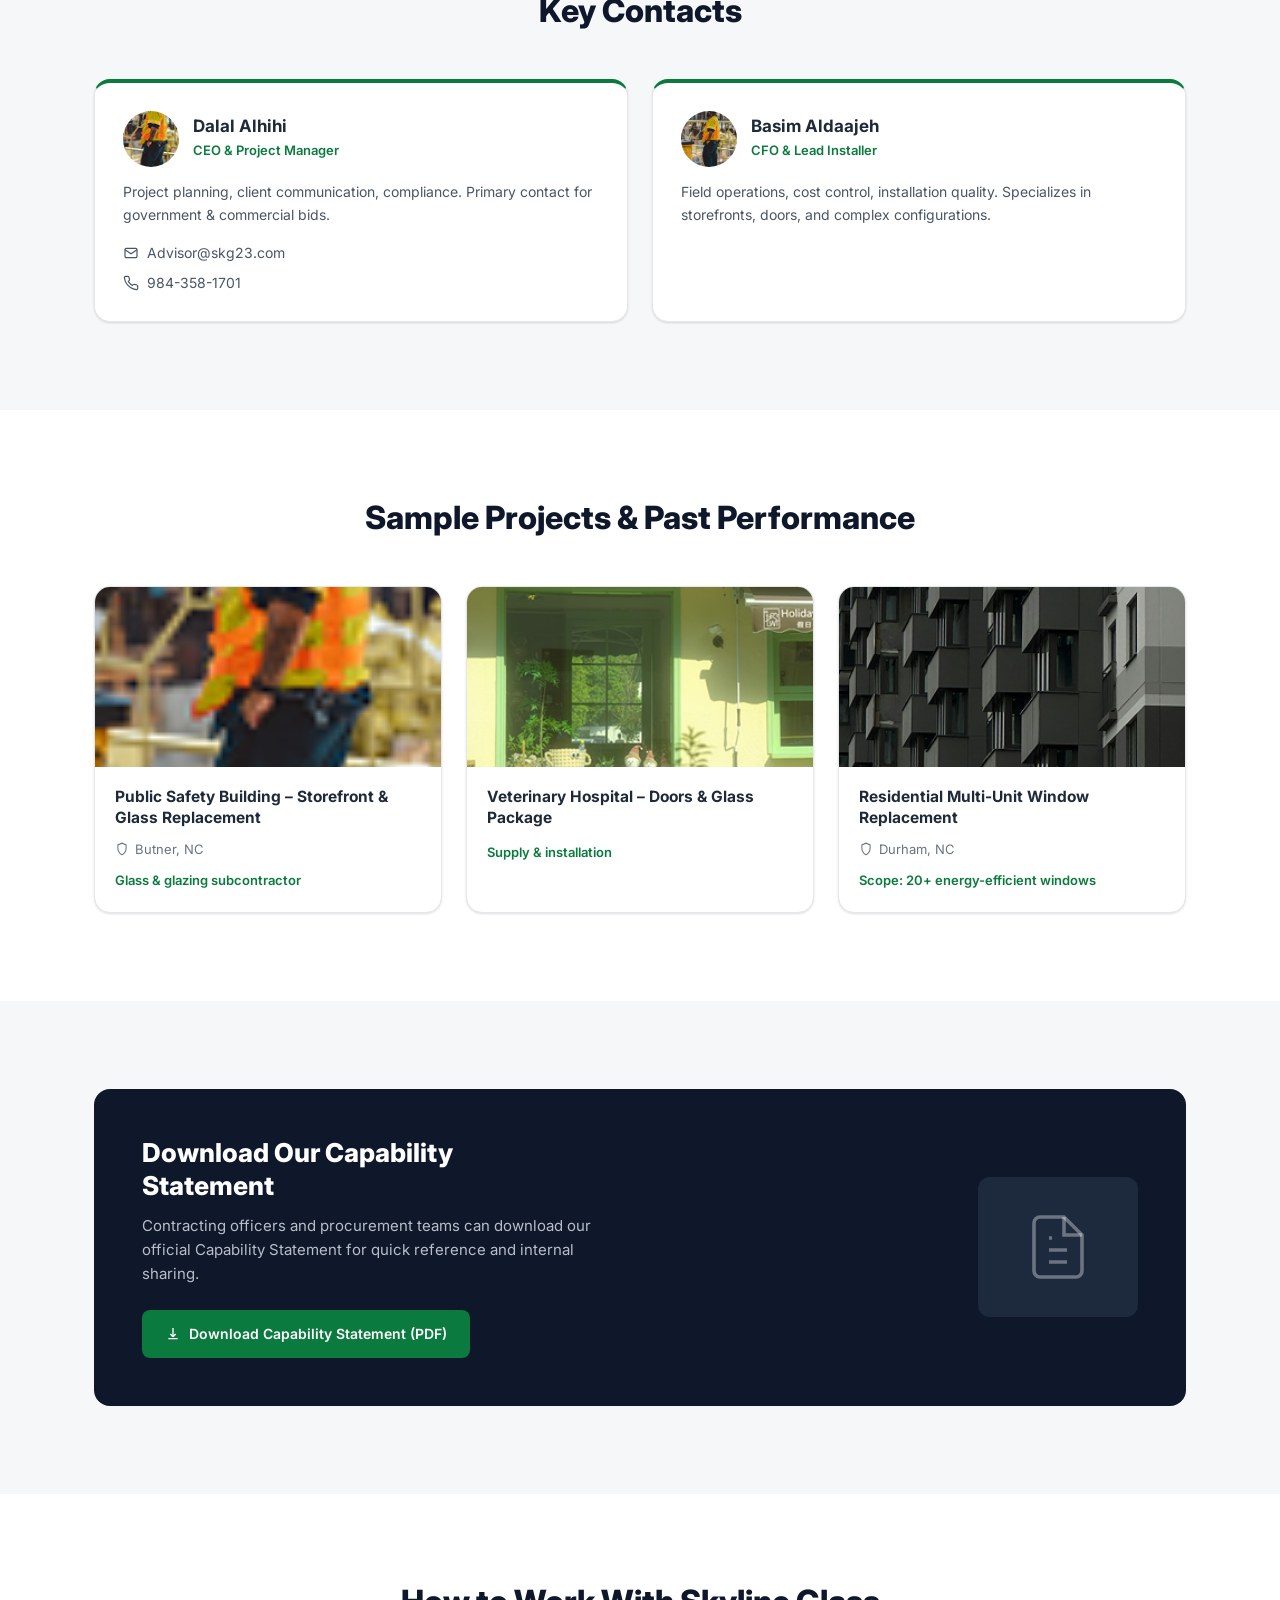
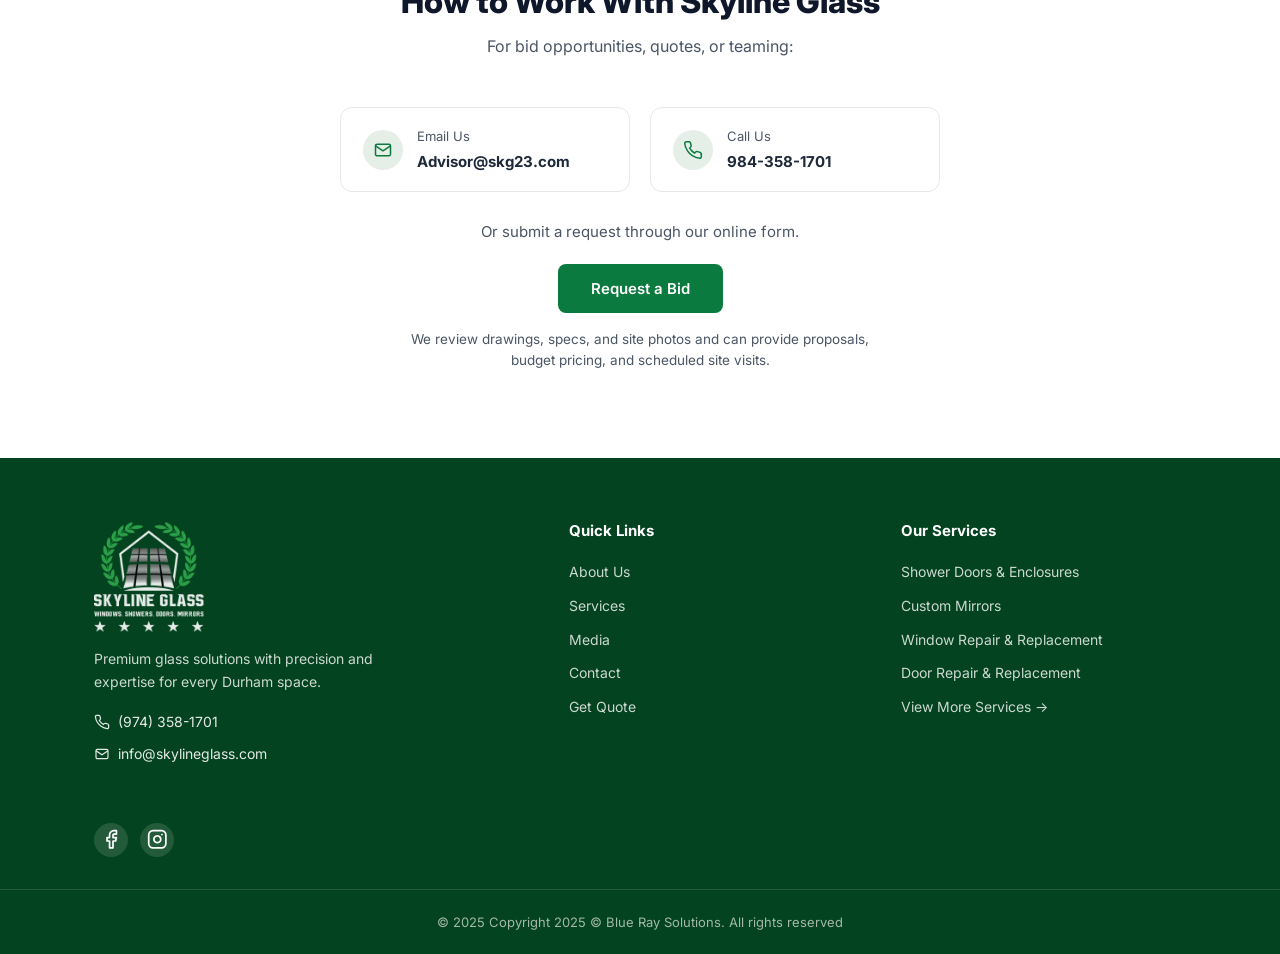
==== commit 69335ca3: "Update index.html" ====
--- a/index.html
+++ b/index.html
@@ -28,15 +28,18 @@
     </nav>
 
     <div class="header-actions">
-      <button class="lang-btn" type="button" aria-label="Change language">
-        <svg width="16" height="16" viewBox="0 0 24 24" fill="none" stroke="currentColor" stroke-width="1.8"><circle cx="12" cy="12" r="9"/><path d="M3 12h18M12 3c2.5 2.6 4 6 4 9s-1.5 6.4-4 9c-2.5-2.6-4-6-4-9s1.5-6.4 4-9Z"/></svg>
-        <span>EN</span>
-      </button>
-      <a href="#contact" class="btn btn-outline-light">Get Quote</a>
-      <button class="nav-toggle" id="navToggle" aria-label="Toggle menu" aria-expanded="false">
-        <span></span><span></span><span></span>
-      </button>
-    </div>
+  <button class="lang-btn" type="button" aria-label="Change language">
+    <svg width="16" height="16" viewBox="0 0 24 24" fill="none" stroke="currentColor" stroke-width="1.8"><circle cx="12" cy="12" r="9"/><path d="M3 12h18M12 3c2.5 2.6 4 6 4 9s-1.5 6.4-4 9c-2.5-2.6-4-6-4-9s1.5-6.4 4-9Z"/></svg>
+    <span>EN</span>
+  </button>
+  <button class="search-btn" id="searchToggle" type="button" aria-label="Search">
+    <svg width="18" height="18" viewBox="0 0 24 24" fill="none" stroke="currentColor" stroke-width="2" stroke-linecap="round" stroke-linejoin="round"><circle cx="11" cy="11" r="8"/><path d="m21 21-4.3-4.3"/></svg>
+  </button>
+  <a href="#contact" class="btn btn-outline-light btn-transparent">Get Quote</a>
+  <button class="nav-toggle" id="navToggle" aria-label="Toggle menu" aria-expanded="false">
+    <span></span><span></span><span></span>
+  </button>
+</div>
   </div>
 </header>
 
@@ -507,4 +510,4 @@
 </button>
 <script src="script.js"></script>
 </body>
-</html>+</html>
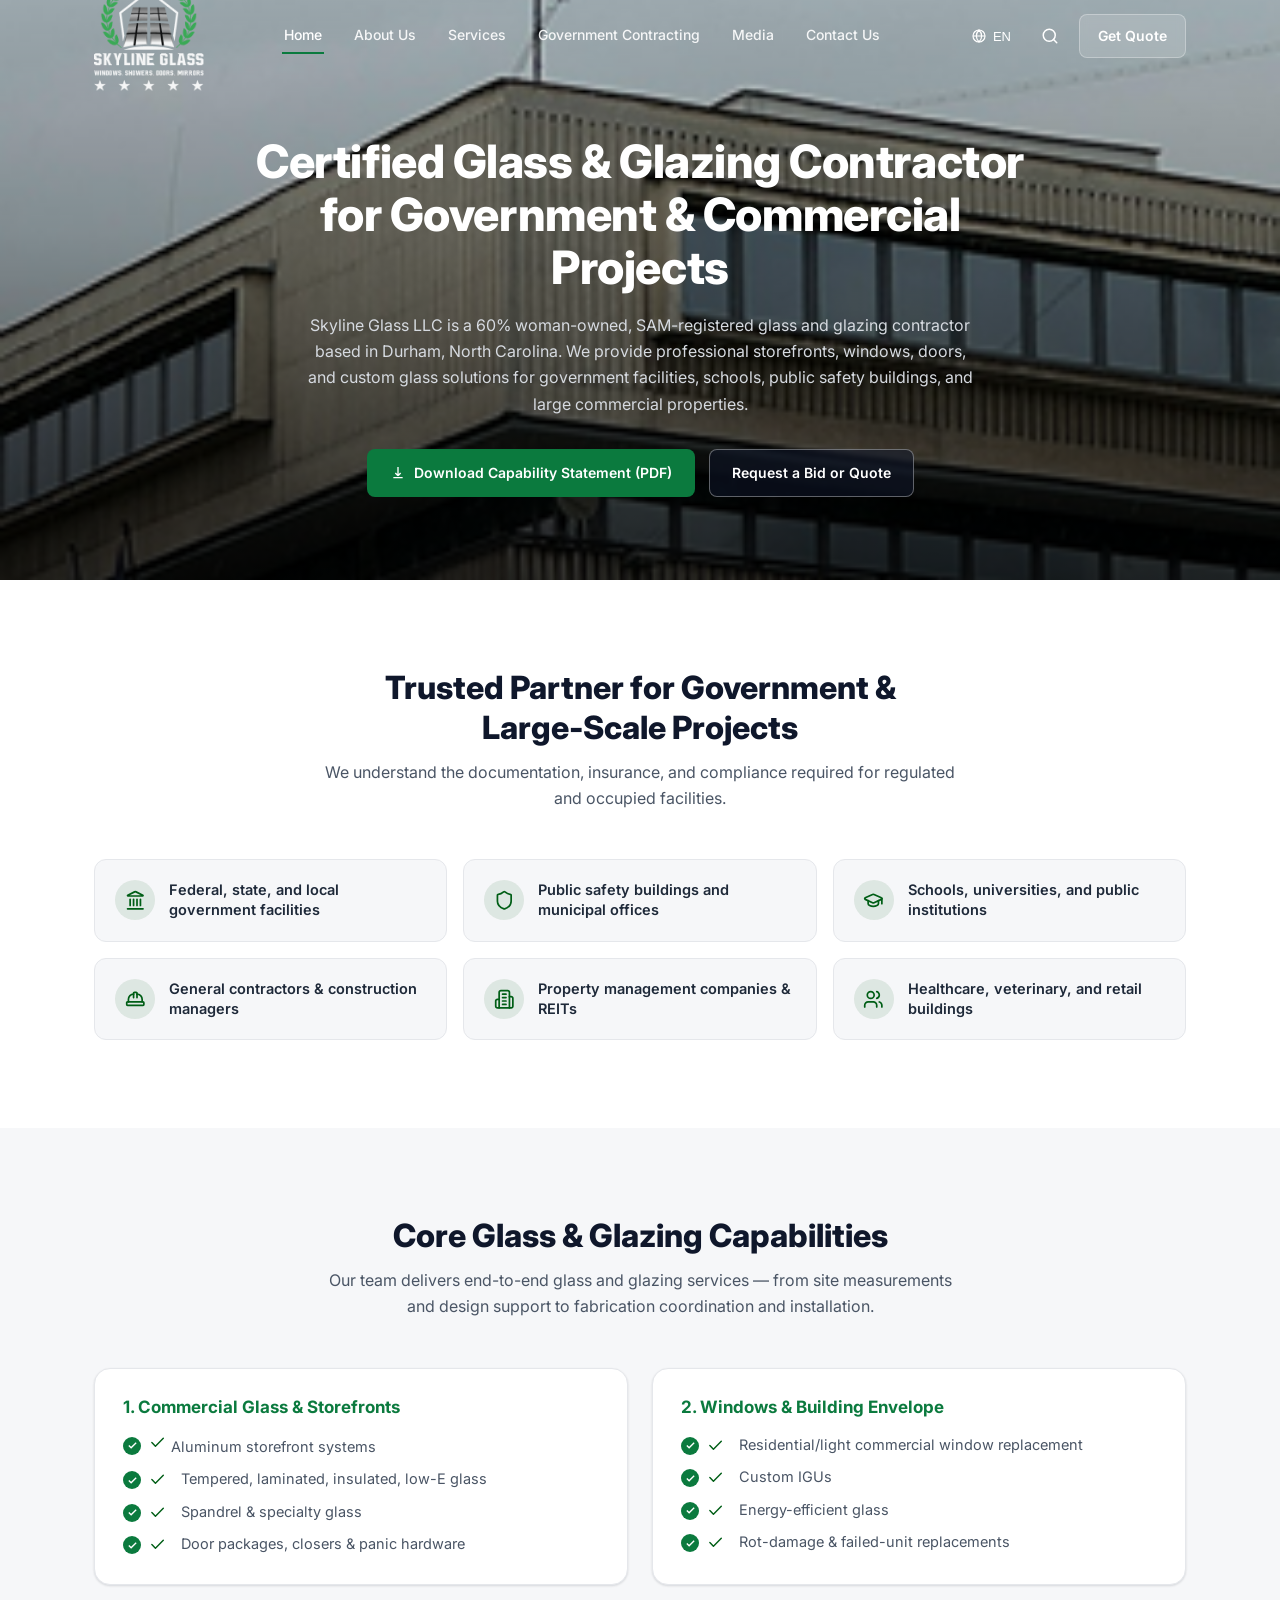
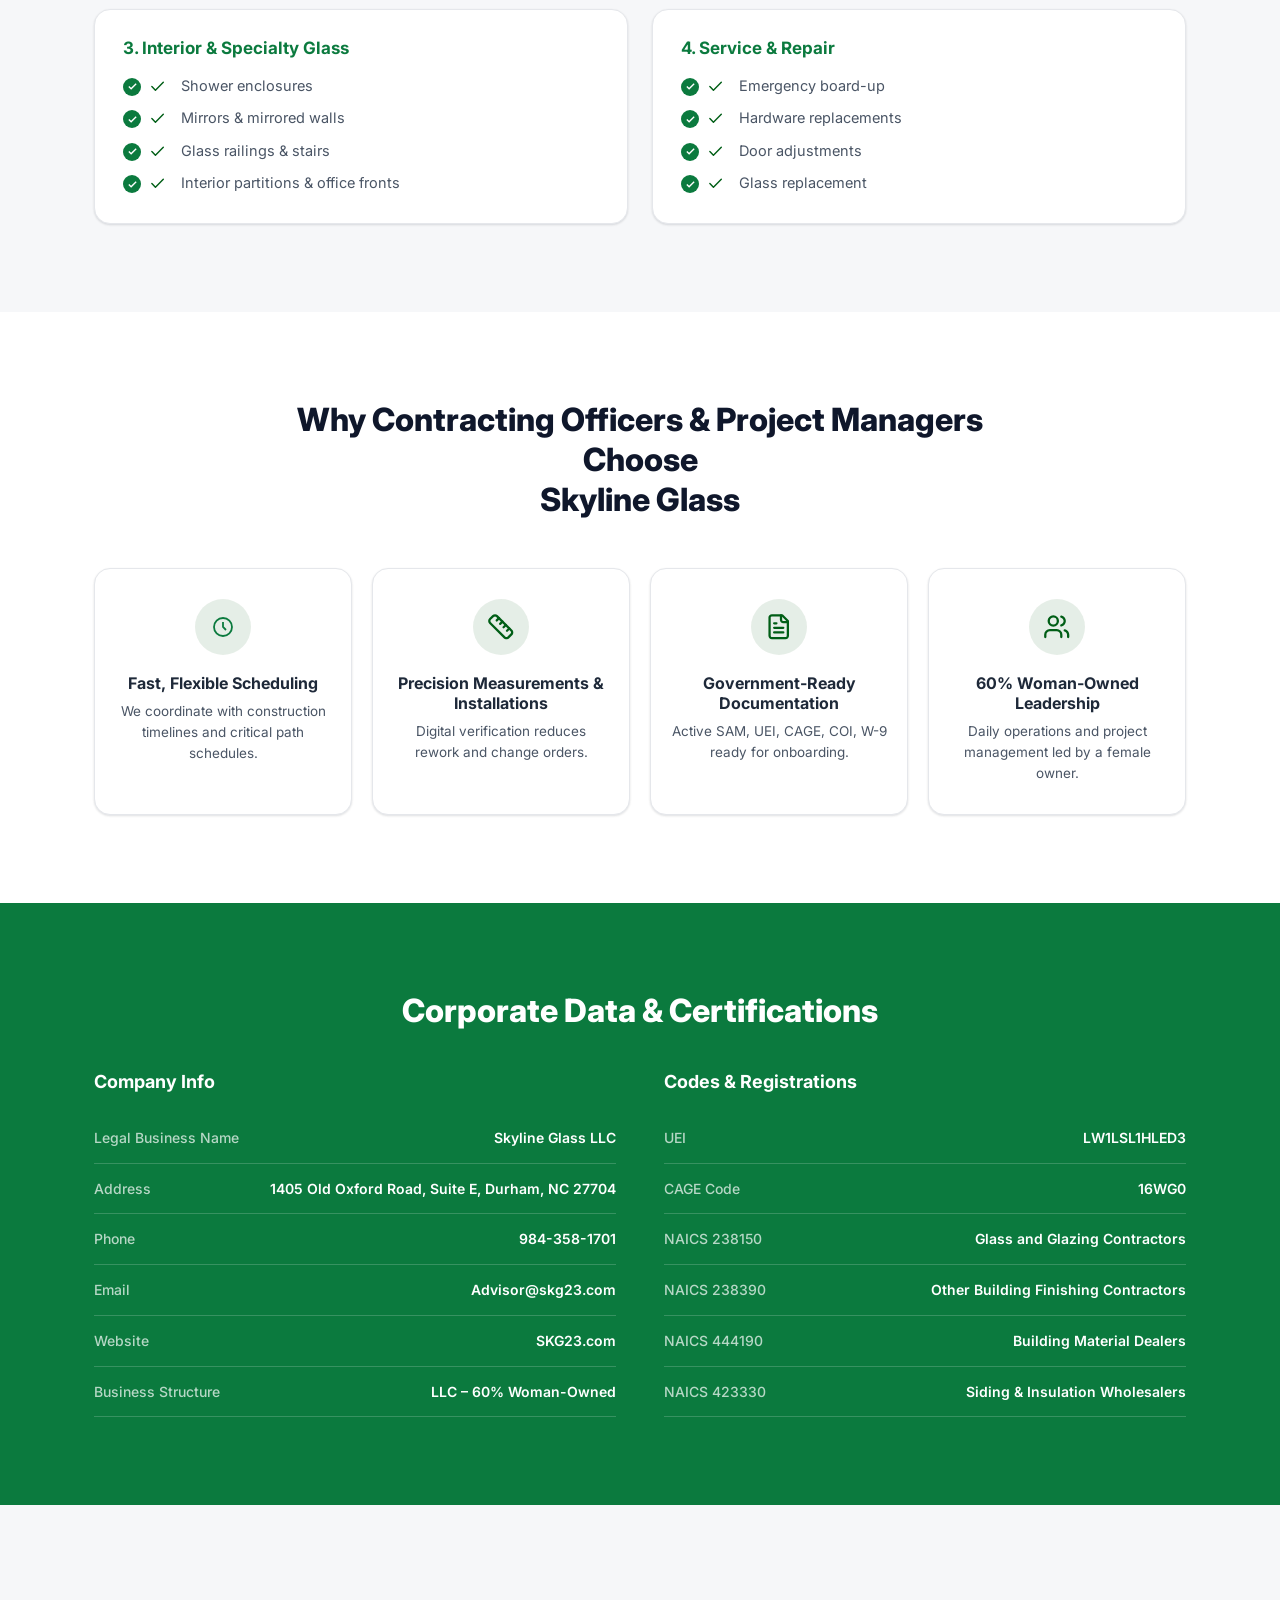
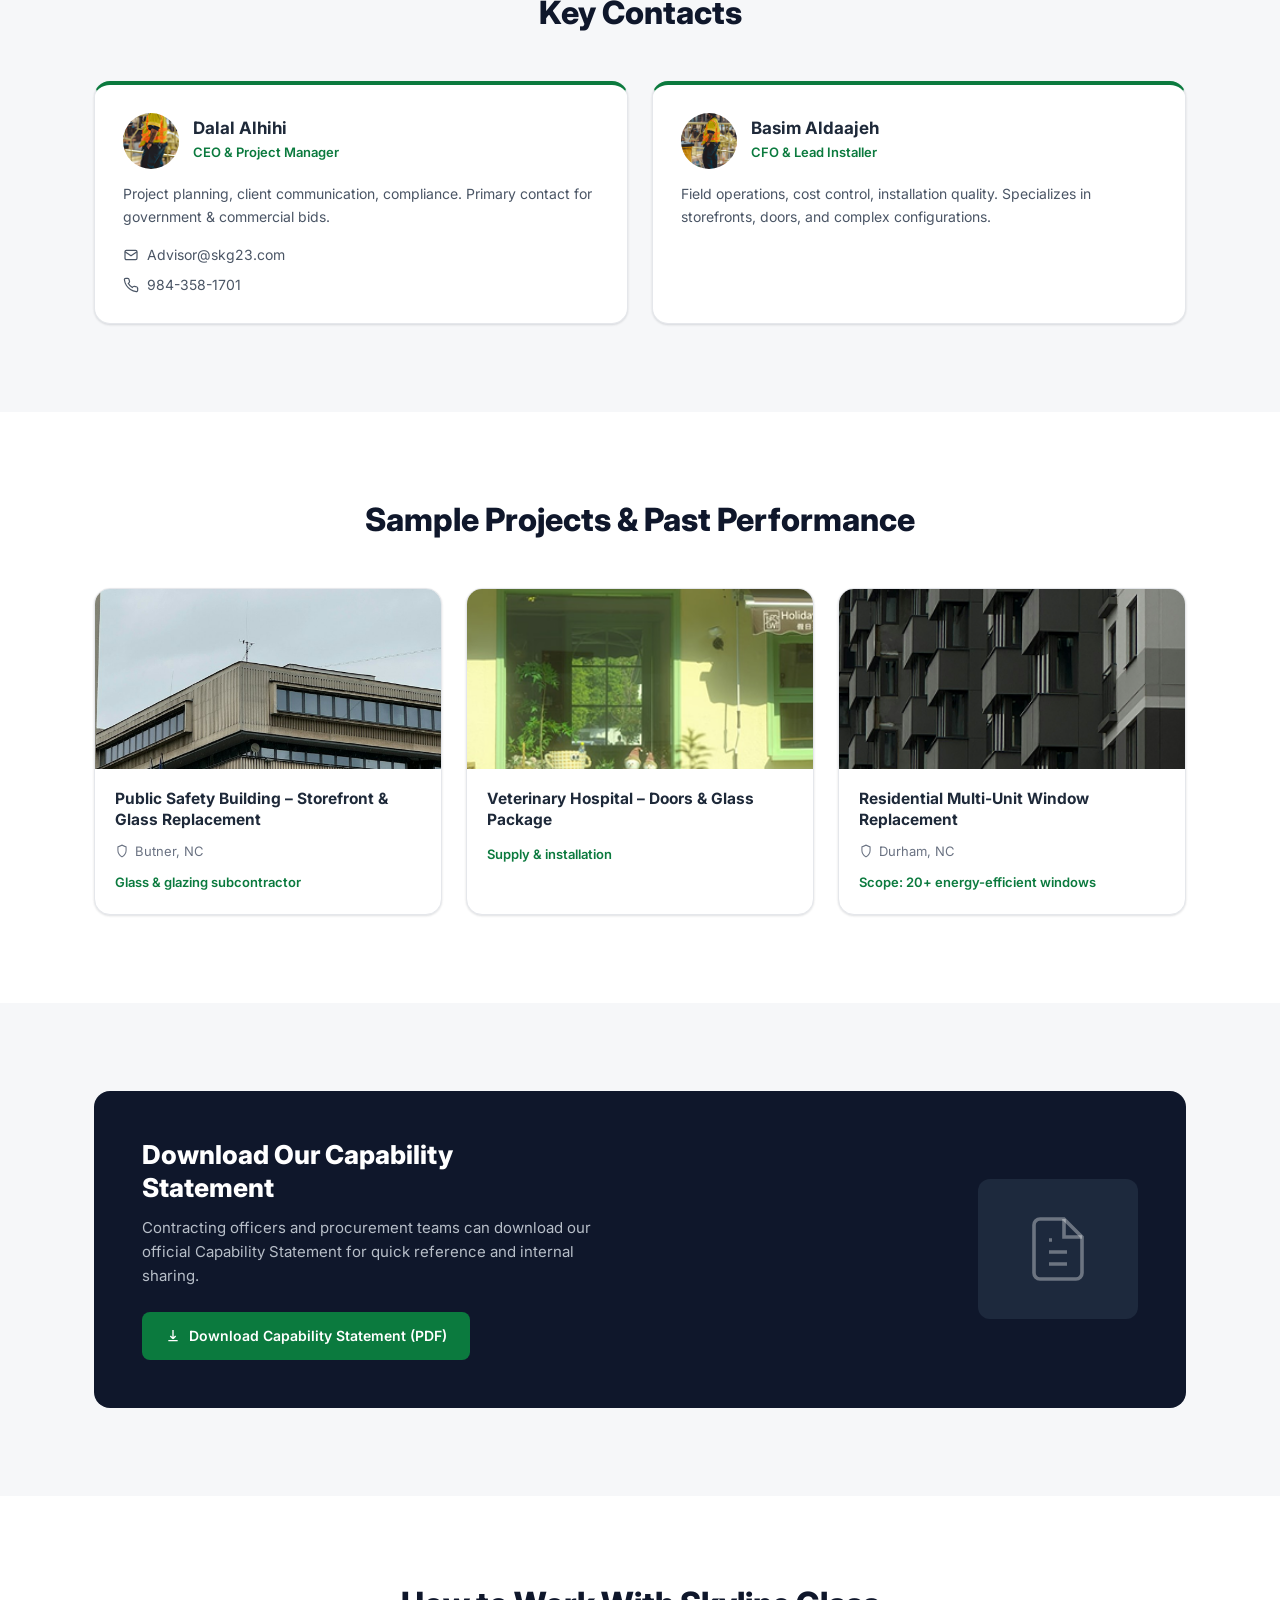
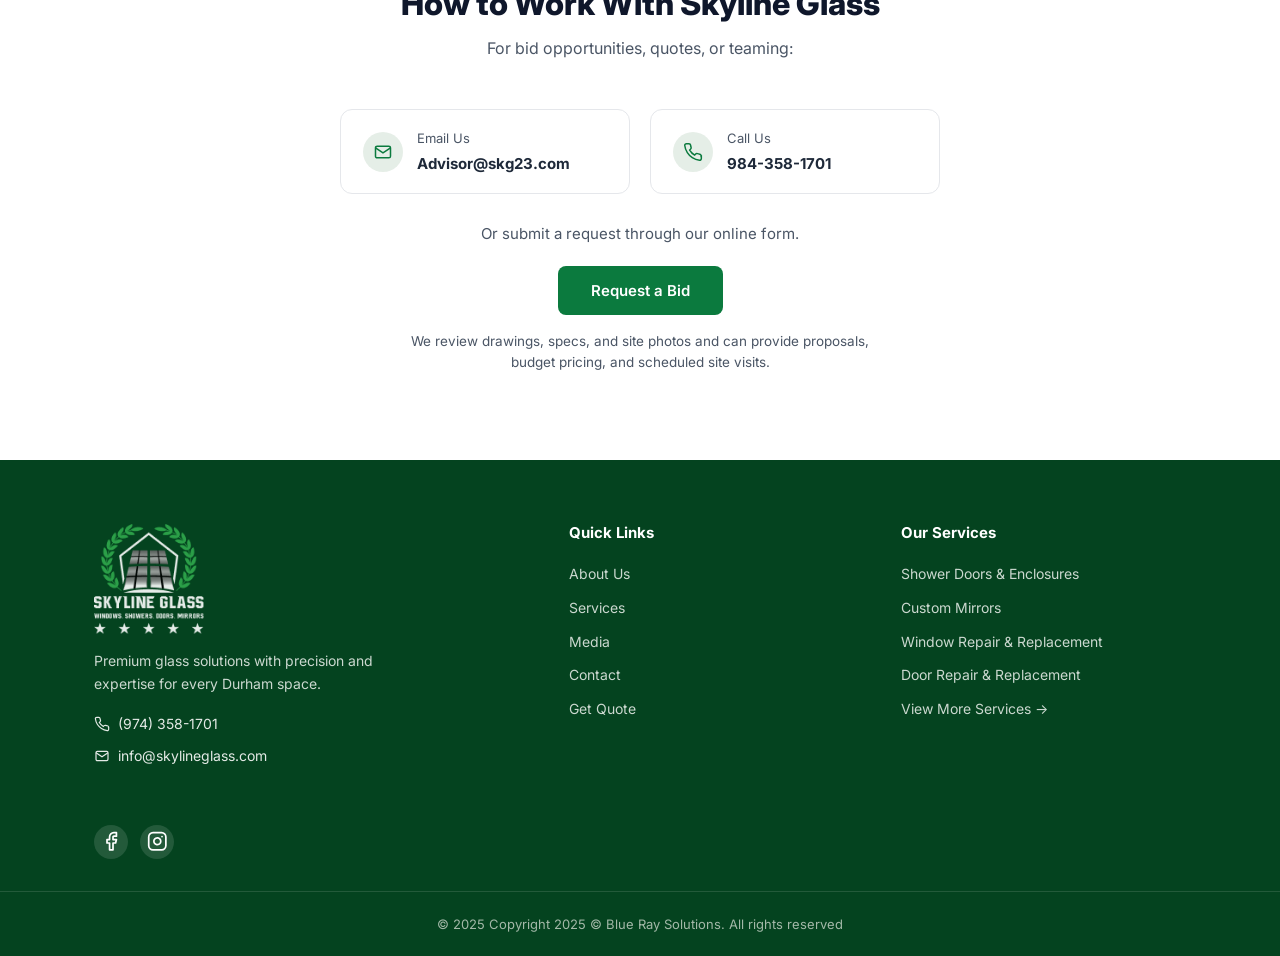
==== commit e5973c3f: "Update index.html" ====
--- a/index.html
+++ b/index.html
@@ -167,10 +167,30 @@
         <div class="capability-body">
           <h3>1. Commercial Glass & Storefronts</h3>
           <ul>
-            <li>Aluminum storefront systems</li>
-            <li>Tempered, laminated, insulated, low-E glass</li>
-            <li>Spandrel & specialty glass</li>
-            <li>Door packages, closers & panic hardware</li>
+            <li>
+             <svg xmlns="http://www.w3.org/2000/svg" width="18" height="18" viewBox="0 0 18 18" fill="none">
+              <path d="M14.2942 4.28821L6.43238 12.15L2.85883 8.57647" stroke="#005E16" stroke-width="1.42942" stroke-linecap="round" stroke-linejoin="round"/>
+             </svg>
+              Aluminum storefront systems
+            </li>
+            <li>
+              <svg xmlns="http://www.w3.org/2000/svg" width="18" height="18" viewBox="0 0 18 18" fill="none" style="display:inline-block; vertical-align:middle; margin-right:10px; flex-shrink:0;">
+                <path d="M14.2942 4.28833L6.43238 12.1502L2.85883 8.5766" stroke="#005E16" stroke-width="1.42942" stroke-linecap="round" stroke-linejoin="round"/>
+              </svg>
+              Tempered, laminated, insulated, low-E glass
+            </li>
+            <li>
+              <svg xmlns="http://www.w3.org/2000/svg" width="18" height="18" viewBox="0 0 18 18" fill="none" style="display:inline-block; vertical-align:middle; margin-right:10px; flex-shrink:0;">
+                <path d="M14.2942 4.28833L6.43238 12.1502L2.85883 8.5766" stroke="#005E16" stroke-width="1.42942" stroke-linecap="round" stroke-linejoin="round"/>
+              </svg>
+              Spandrel & specialty glass
+            </li>
+            <li>
+              <svg xmlns="http://www.w3.org/2000/svg" width="18" height="18" viewBox="0 0 18 18" fill="none" style="display:inline-block; vertical-align:middle; margin-right:10px; flex-shrink:0;">
+                <path d="M14.2942 4.28833L6.43238 12.1502L2.85883 8.5766" stroke="#005E16" stroke-width="1.42942" stroke-linecap="round" stroke-linejoin="round"/>
+              </svg>
+              Door packages, closers & panic hardware
+            </li>
           </ul>
         </div>
       </div>
@@ -178,10 +198,30 @@
         <div class="capability-body">
           <h3>2. Windows & Building Envelope</h3>
           <ul>
-            <li>Residential/light commercial window replacement</li>
-            <li>Custom IGUs</li>
-            <li>Energy-efficient glass</li>
-            <li>Rot-damage & failed-unit replacements</li>
+            <li>
+              <svg xmlns="http://www.w3.org/2000/svg" width="18" height="18" viewBox="0 0 18 18" fill="none" style="display:inline-block; vertical-align:middle; margin-right:10px; flex-shrink:0;">
+                <path d="M14.2942 4.28833L6.43238 12.1502L2.85883 8.5766" stroke="#005E16" stroke-width="1.42942" stroke-linecap="round" stroke-linejoin="round"/>
+              </svg>
+              Residential/light commercial window replacement
+            </li>
+            <li>
+              <svg xmlns="http://www.w3.org/2000/svg" width="18" height="18" viewBox="0 0 18 18" fill="none" style="display:inline-block; vertical-align:middle; margin-right:10px; flex-shrink:0;">
+                <path d="M14.2942 4.28833L6.43238 12.1502L2.85883 8.5766" stroke="#005E16" stroke-width="1.42942" stroke-linecap="round" stroke-linejoin="round"/>
+              </svg>
+              Custom IGUs
+            </li>
+            <li>
+              <svg xmlns="http://www.w3.org/2000/svg" width="18" height="18" viewBox="0 0 18 18" fill="none" style="display:inline-block; vertical-align:middle; margin-right:10px; flex-shrink:0;">
+                <path d="M14.2942 4.28833L6.43238 12.1502L2.85883 8.5766" stroke="#005E16" stroke-width="1.42942" stroke-linecap="round" stroke-linejoin="round"/>
+              </svg>
+              Energy-efficient glass
+            </li>
+            <li>
+              <svg xmlns="http://www.w3.org/2000/svg" width="18" height="18" viewBox="0 0 18 18" fill="none" style="display:inline-block; vertical-align:middle; margin-right:10px; flex-shrink:0;">
+                <path d="M14.2942 4.28833L6.43238 12.1502L2.85883 8.5766" stroke="#005E16" stroke-width="1.42942" stroke-linecap="round" stroke-linejoin="round"/>
+              </svg>
+              Rot-damage & failed-unit replacements
+            </li>
           </ul>
         </div>
       </div>
@@ -189,10 +229,30 @@
         <div class="capability-body">
           <h3>3. Interior & Specialty Glass</h3>
           <ul>
-            <li>Shower enclosures</li>
-            <li>Mirrors & mirrored walls</li>
-            <li>Glass railings & stairs</li>
-            <li>Interior partitions & office fronts</li>
+            <li>
+              <svg xmlns="http://www.w3.org/2000/svg" width="18" height="18" viewBox="0 0 18 18" fill="none" style="display:inline-block; vertical-align:middle; margin-right:10px; flex-shrink:0;">
+                <path d="M14.2942 4.28833L6.43238 12.1502L2.85883 8.5766" stroke="#005E16" stroke-width="1.42942" stroke-linecap="round" stroke-linejoin="round"/>
+              </svg>
+              Shower enclosures
+            </li>
+            <li>
+              <svg xmlns="http://www.w3.org/2000/svg" width="18" height="18" viewBox="0 0 18 18" fill="none" style="display:inline-block; vertical-align:middle; margin-right:10px; flex-shrink:0;">
+                <path d="M14.2942 4.28833L6.43238 12.1502L2.85883 8.5766" stroke="#005E16" stroke-width="1.42942" stroke-linecap="round" stroke-linejoin="round"/>
+              </svg>
+              Mirrors & mirrored walls
+            </li>
+            <li>
+              <svg xmlns="http://www.w3.org/2000/svg" width="18" height="18" viewBox="0 0 18 18" fill="none" style="display:inline-block; vertical-align:middle; margin-right:10px; flex-shrink:0;">
+                <path d="M14.2942 4.28833L6.43238 12.1502L2.85883 8.5766" stroke="#005E16" stroke-width="1.42942" stroke-linecap="round" stroke-linejoin="round"/>
+              </svg>
+              Glass railings & stairs
+            </li>
+            <li>
+              <svg xmlns="http://www.w3.org/2000/svg" width="18" height="18" viewBox="0 0 18 18" fill="none" style="display:inline-block; vertical-align:middle; margin-right:10px; flex-shrink:0;">
+                <path d="M14.2942 4.28833L6.43238 12.1502L2.85883 8.5766" stroke="#005E16" stroke-width="1.42942" stroke-linecap="round" stroke-linejoin="round"/>
+              </svg>
+              Interior partitions & office fronts
+            </li>
           </ul>
         </div>
       </div>
@@ -200,10 +260,30 @@
         <div class="capability-body">
           <h3>4. Service & Repair</h3>
           <ul>
-            <li>Emergency board-up</li>
-            <li>Hardware replacements</li>
-            <li>Door adjustments</li>
-            <li>Glass replacement</li>
+            <li>
+              <svg xmlns="http://www.w3.org/2000/svg" width="18" height="18" viewBox="0 0 18 18" fill="none" style="display:inline-block; vertical-align:middle; margin-right:10px; flex-shrink:0;">
+                <path d="M14.2942 4.28833L6.43238 12.1502L2.85883 8.5766" stroke="#005E16" stroke-width="1.42942" stroke-linecap="round" stroke-linejoin="round"/>
+              </svg>
+              Emergency board-up
+            </li>
+            <li>
+              <svg xmlns="http://www.w3.org/2000/svg" width="18" height="18" viewBox="0 0 18 18" fill="none" style="display:inline-block; vertical-align:middle; margin-right:10px; flex-shrink:0;">
+                <path d="M14.2942 4.28833L6.43238 12.1502L2.85883 8.5766" stroke="#005E16" stroke-width="1.42942" stroke-linecap="round" stroke-linejoin="round"/>
+              </svg>
+              Hardware replacements
+            </li>
+            <li>
+              <svg xmlns="http://www.w3.org/2000/svg" width="18" height="18" viewBox="0 0 18 18" fill="none" style="display:inline-block; vertical-align:middle; margin-right:10px; flex-shrink:0;">
+                <path d="M14.2942 4.28833L6.43238 12.1502L2.85883 8.5766" stroke="#005E16" stroke-width="1.42942" stroke-linecap="round" stroke-linejoin="round"/>
+              </svg>
+              Door adjustments
+            </li>
+            <li>
+              <svg xmlns="http://www.w3.org/2000/svg" width="18" height="18" viewBox="0 0 18 18" fill="none" style="display:inline-block; vertical-align:middle; margin-right:10px; flex-shrink:0;">
+                <path d="M14.2942 4.28833L6.43238 12.1502L2.85883 8.5766" stroke="#005E16" stroke-width="1.42942" stroke-linecap="round" stroke-linejoin="round"/>
+              </svg>
+              Glass replacement
+            </li>
           </ul>
         </div>
       </div>
@@ -267,7 +347,7 @@
 <!-- CORPORATE DATA -->
 <section class="section section-brand">
   <div class="container">
-    <h2 class="section-title section-title-light">Corporate Data & Certifications</h2>
+    <h2 class="section-title section-title-light" style="text-align: center;">Corporate Data & Certifications</h2>
     <div class="data-grid">
       <div class="data-col reveal">
         <h3>Company Info</h3>
@@ -344,7 +424,7 @@
     </div>
     <div class="projects-grid">
       <article class="project-card reveal">
-        <img src="image 2.png" alt="Public safety building">
+        <img src="image 1.png" alt="Public safety building">
         <div class="project-body">
           <h3>Public Safety Building – Storefront & Glass Replacement</h3>
           <div class="project-meta">
--- a/style.css
+++ b/style.css
@@ -824,4 +824,192 @@
   .data-row dd { text-align: left; }
   .cta-box { padding: 32px 24px; }
   .cta-text h2 { font-size: 22px; }
-}+}
+/* ===== SEARCH OVERLAY ===== */
+.search-overlay {
+  position: fixed;
+  top: 0;
+  left: 0;
+  width: 100%;
+  height: 100%;
+  background: rgba(15, 23, 43, 0.92);
+  backdrop-filter: blur(12px);
+  -webkit-backdrop-filter: blur(12px);
+  z-index: 9999;
+  display: flex;
+  align-items: flex-start;
+  justify-content: center;
+  padding-top: 12vh;
+  opacity: 0;
+  visibility: hidden;
+  transition: opacity 0.35s ease, visibility 0.35s ease;
+}
+.search-overlay.active {
+  opacity: 1;
+  visibility: visible;
+}
+
+.search-modal {
+  width: 90%;
+  max-width: 720px;
+  position: relative;
+}
+
+.search-close {
+  position: absolute;
+  top: -56px;
+  right: 0;
+  background: none;
+  border: none;
+  color: rgba(255,255,255,0.6);
+  cursor: pointer;
+  padding: 8px;
+  border-radius: 8px;
+  transition: all 0.2s ease;
+}
+.search-close:hover {
+  color: #fff;
+  background: rgba(255,255,255,0.1);
+}
+
+.search-form {
+  display: flex;
+  align-items: center;
+  background: rgba(255,255,255,0.08);
+  border: 2px solid rgba(255,255,255,0.15);
+  border-radius: 16px;
+  padding: 4px 4px 4px 20px;
+  transition: border-color 0.3s ease, box-shadow 0.3s ease;
+}
+.search-form:focus-within {
+  border-color: var(--green);
+  box-shadow: 0 0 0 4px rgba(11, 122, 62, 0.25);
+}
+
+.search-input {
+  flex: 1;
+  background: transparent;
+  border: none;
+  color: #fff;
+  font-size: 18px;
+  padding: 16px 12px 16px 0;
+  font-family: var(--font-body);
+  outline: none;
+}
+.search-input::placeholder {
+  color: rgba(255,255,255,0.4);
+  font-size: 16px;
+}
+
+.search-submit {
+  background: var(--green);
+  border: none;
+  border-radius: 12px;
+  padding: 12px 20px;
+  color: #fff;
+  cursor: pointer;
+  transition: background 0.2s ease;
+  display: flex;
+  align-items: center;
+  justify-content: center;
+  flex-shrink: 0;
+}
+.search-submit:hover {
+  background: var(--green-dark);
+}
+
+/* Search suggestions */
+.search-suggestions {
+  margin-top: 28px;
+}
+.suggest-title {
+  color: rgba(255,255,255,0.5);
+  font-size: 13px;
+  font-weight: 500;
+  letter-spacing: 0.3px;
+  margin-bottom: 12px;
+}
+.suggest-tags {
+  display: flex;
+  flex-wrap: wrap;
+  gap: 10px;
+}
+.suggest-tags span {
+  background: rgba(255,255,255,0.08);
+  border: 1px solid rgba(255,255,255,0.1);
+  padding: 8px 18px;
+  border-radius: 24px;
+  color: rgba(255,255,255,0.8);
+  font-size: 13px;
+  cursor: pointer;
+  transition: all 0.2s ease;
+  user-select: none;
+}
+.suggest-tags span:hover {
+  background: rgba(255,255,255,0.18);
+  color: #fff;
+  transform: translateY(-2px);
+}
+
+.search-hint {
+  color: rgba(255,255,255,0.3);
+  font-size: 12px;
+  text-align: center;
+  margin-top: 18px;
+  letter-spacing: 0.2px;
+}
+
+/* Search button in header */
+.search-btn {
+  display: flex;
+  align-items: center;
+  justify-content: center;
+  background: transparent;
+  border: none;
+  color: #fff;
+  cursor: pointer;
+  padding: 6px 10px;
+  border-radius: 6px;
+  transition: background .15s ease;
+}
+.search-btn:hover {
+  background: rgba(255,255,255,0.1);
+}
+
+/* Transparent Get Quote button */
+.btn-transparent {
+  background: rgba(255, 255, 255, 0.15) !important;
+  backdrop-filter: blur(4px);
+  -webkit-backdrop-filter: blur(4px);
+  border: 1px solid rgba(255, 255, 255, 0.3) !important;
+  color: #fff !important;
+  padding: 10px 18px;
+}
+.btn-transparent:hover {
+  background: rgba(255, 255, 255, 0.25) !important;
+  transform: translateY(-1px);
+}
+
+/* Responsive search */
+@media (max-width: 640px) {
+  .search-overlay {
+    padding-top: 8vh;
+  }
+  .search-input {
+    font-size: 15px;
+    padding: 12px 10px 12px 0;
+  }
+  .search-input::placeholder {
+    font-size: 14px;
+  }
+  .search-submit {
+    padding: 10px 14px;
+  }
+  .search-close {
+    top: -48px;
+  }
+  .suggest-tags span {
+    font-size: 12px;
+    padding: 6px 14px;
+  }
+}
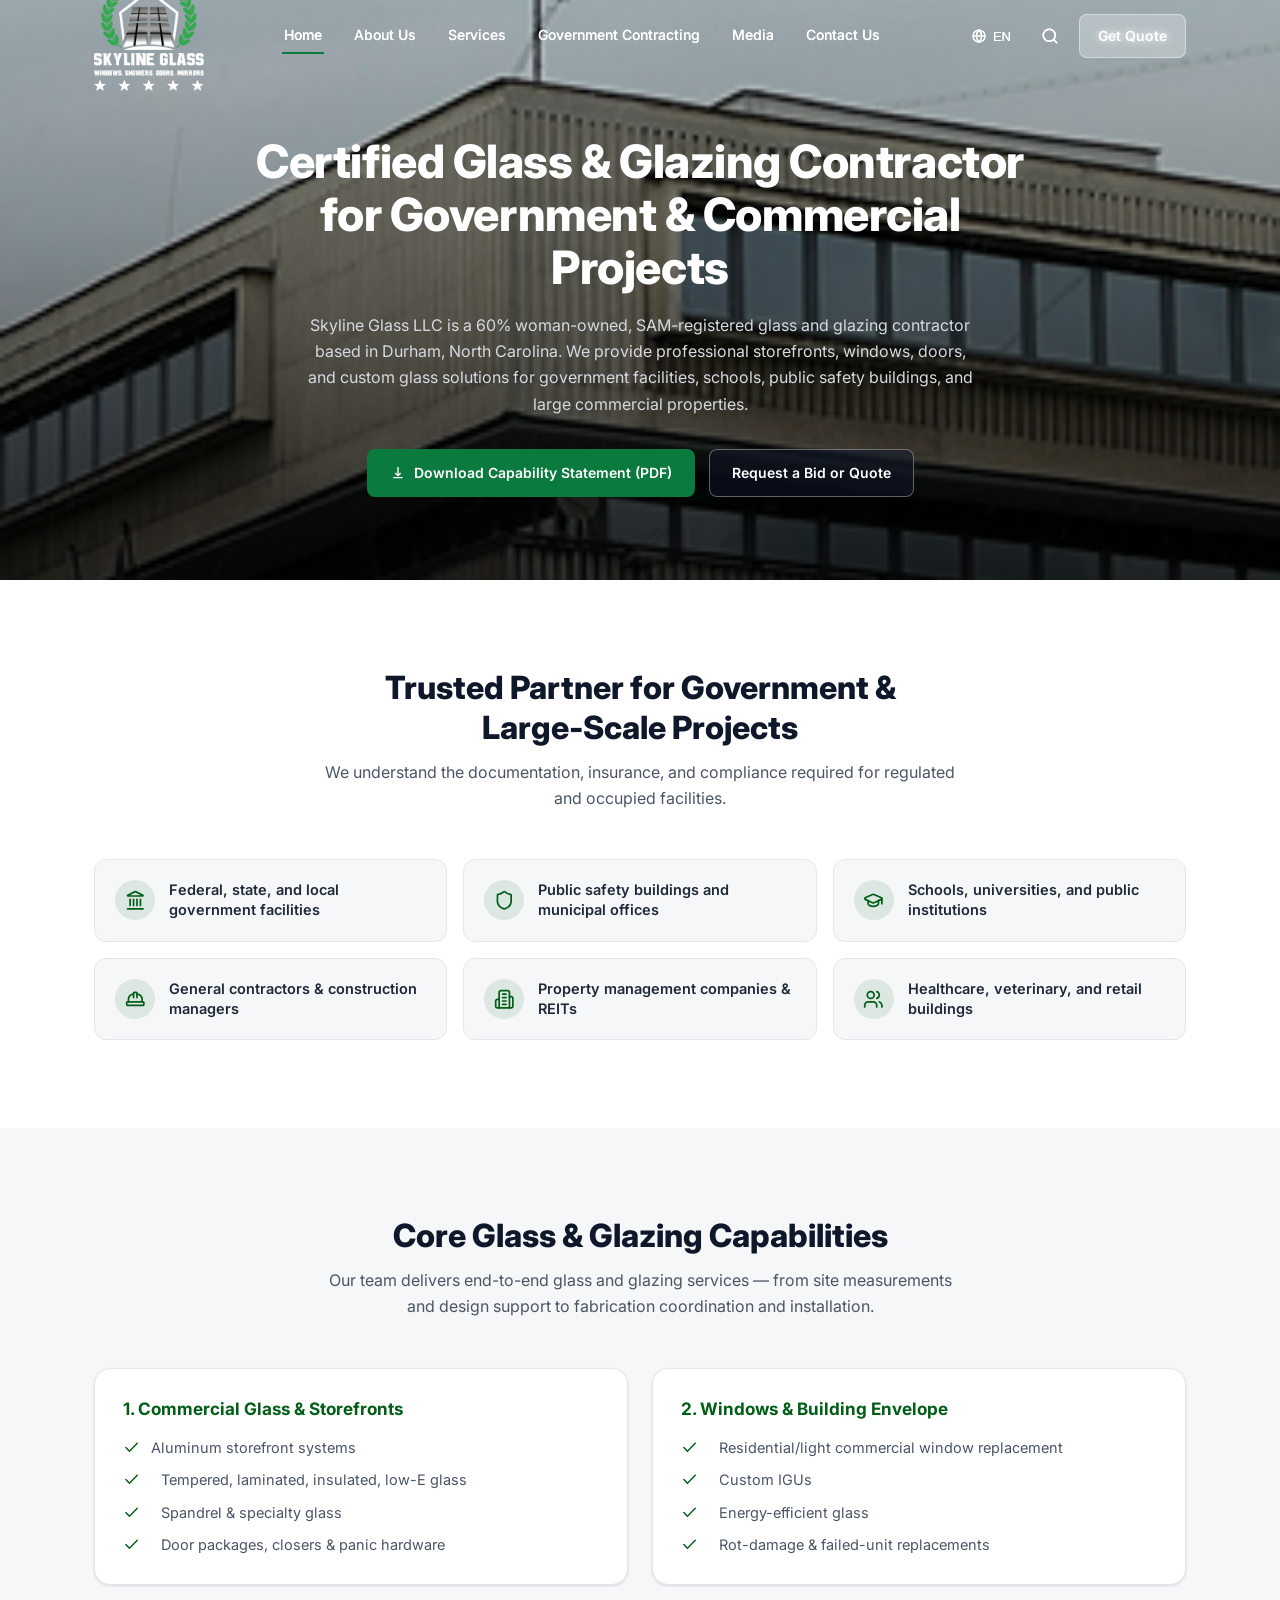
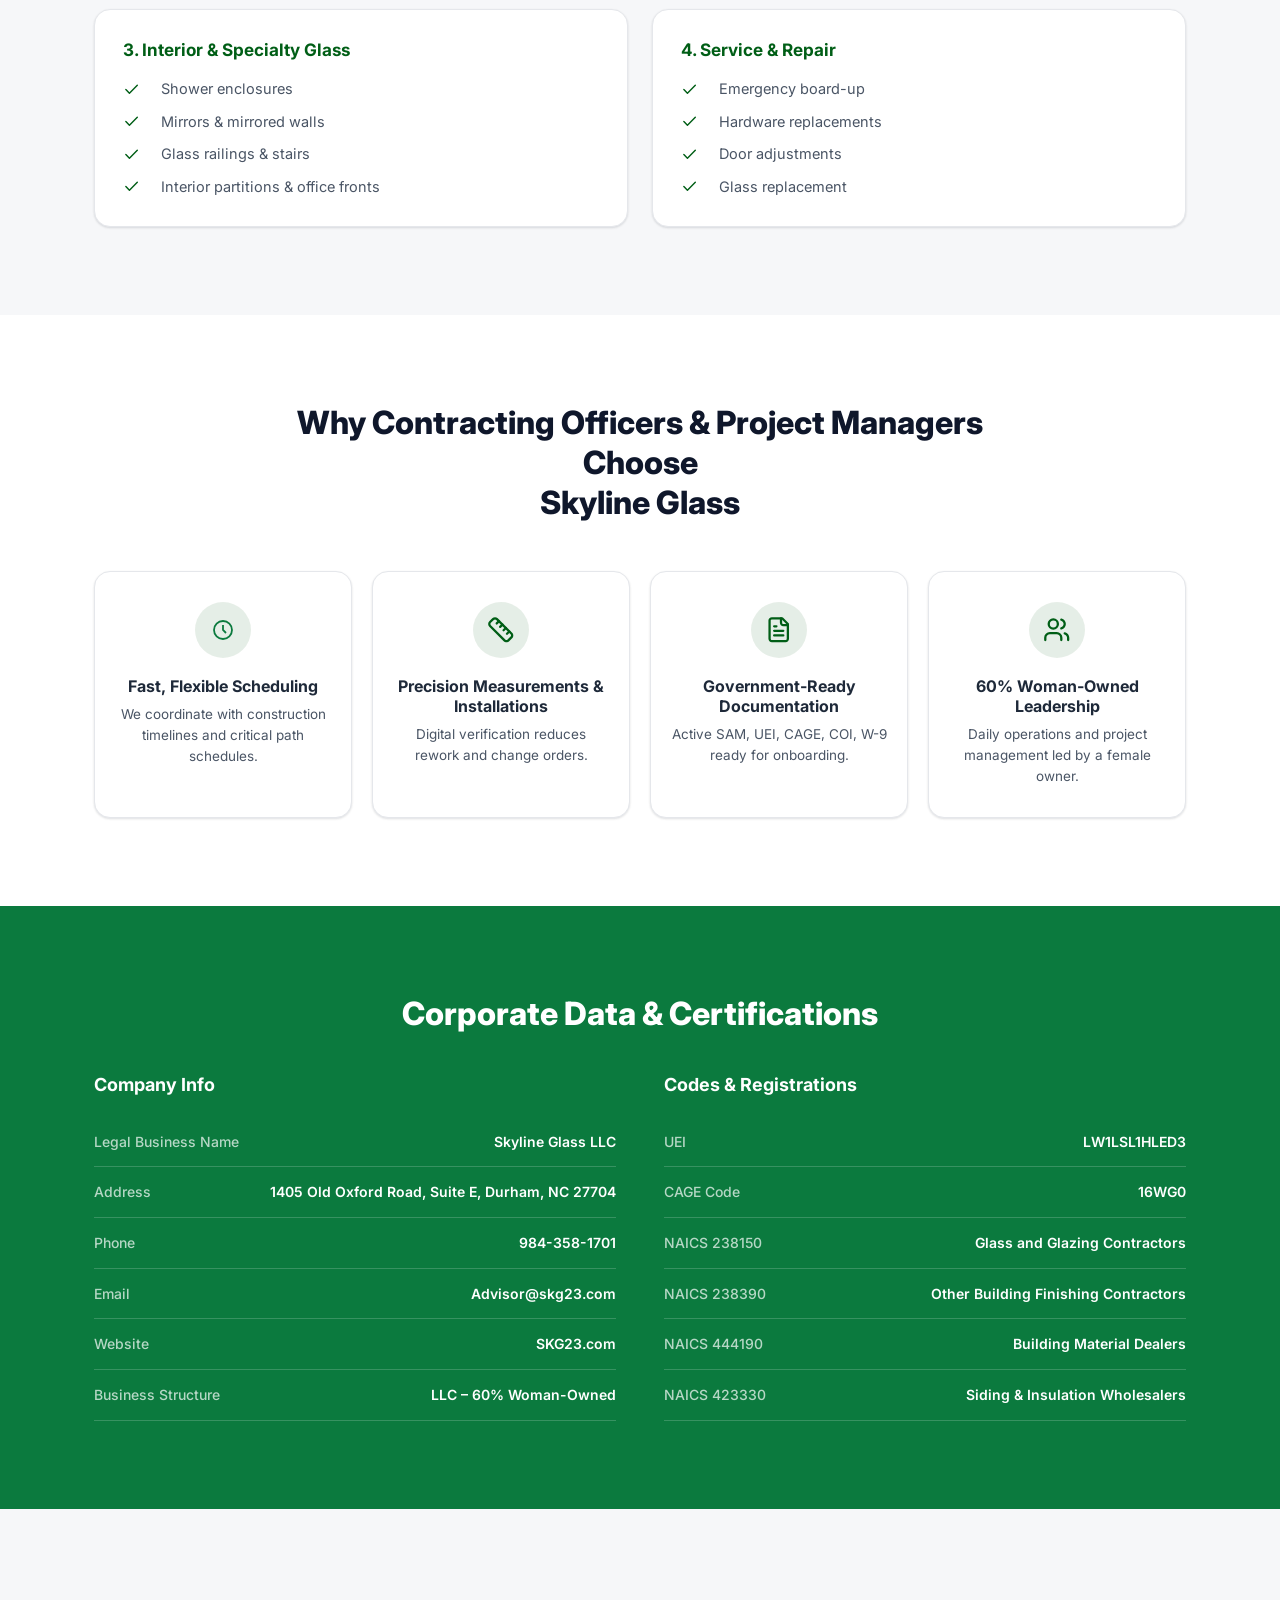
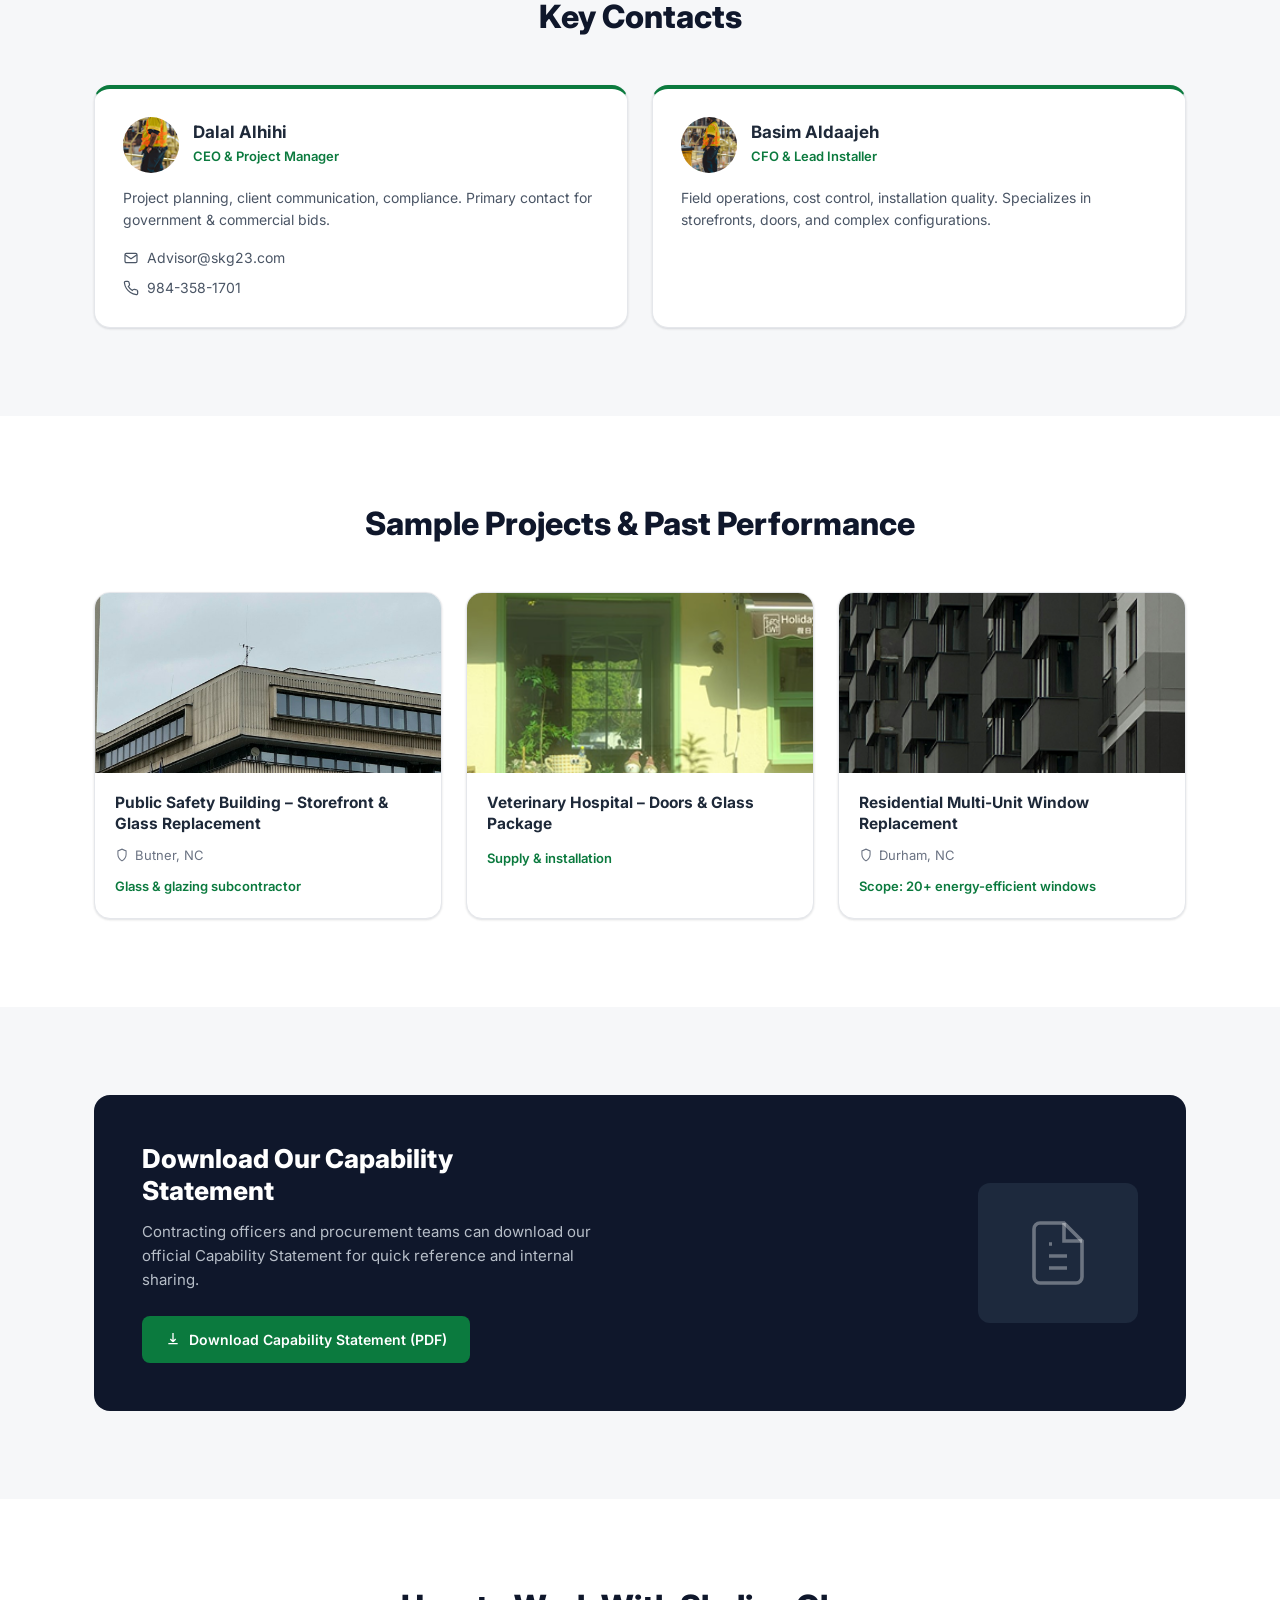
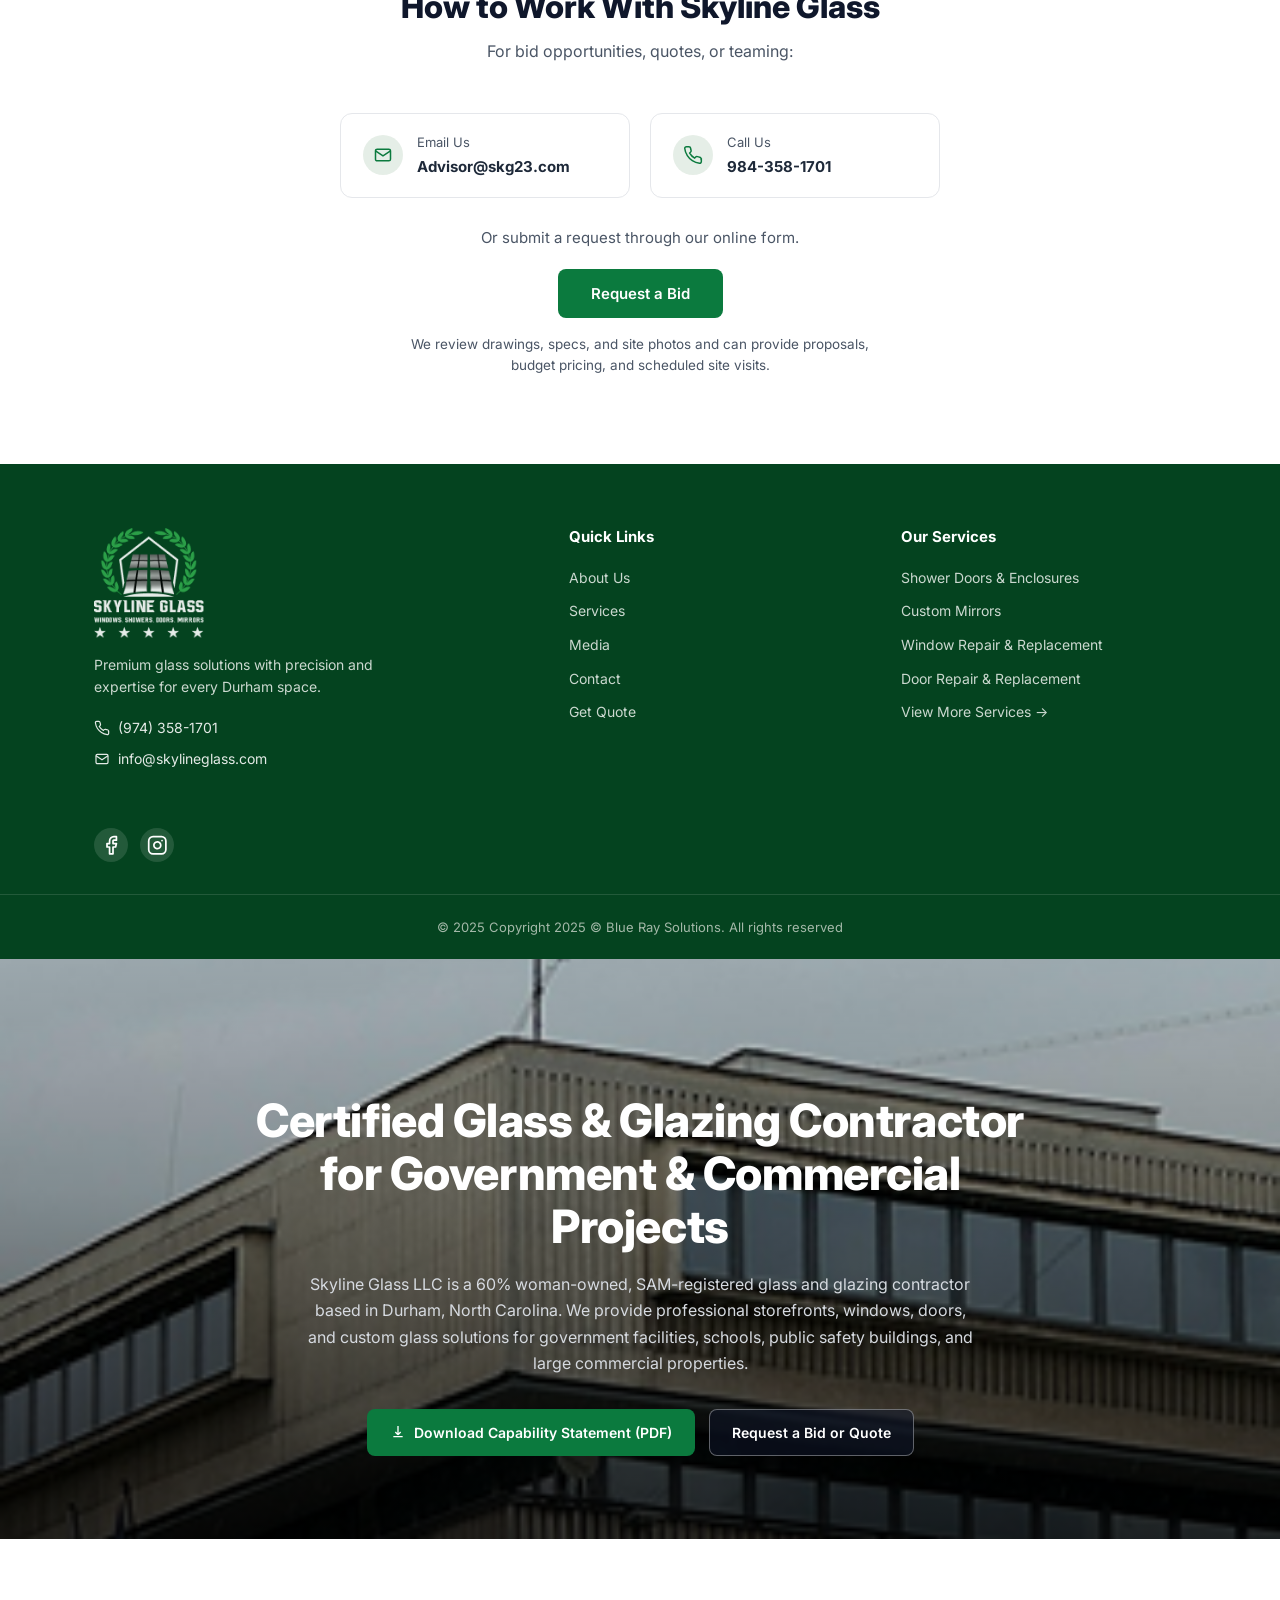
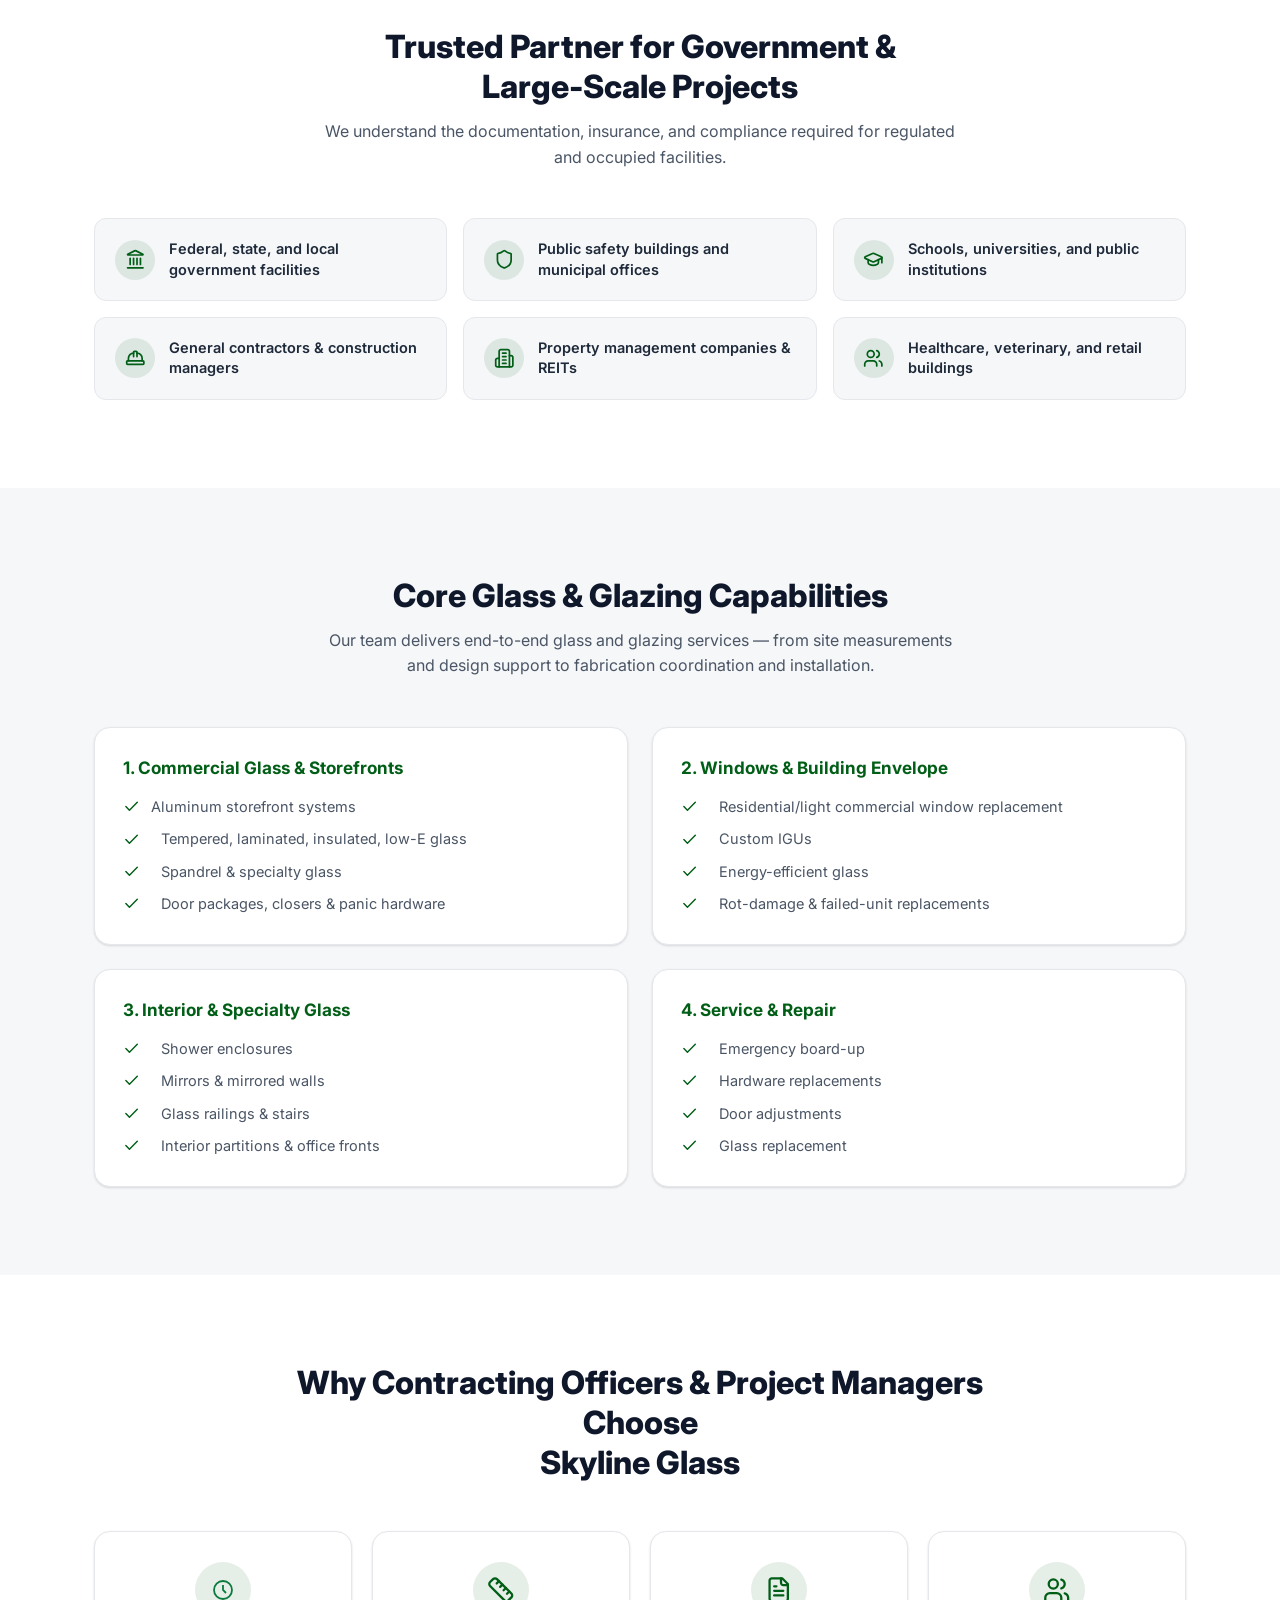
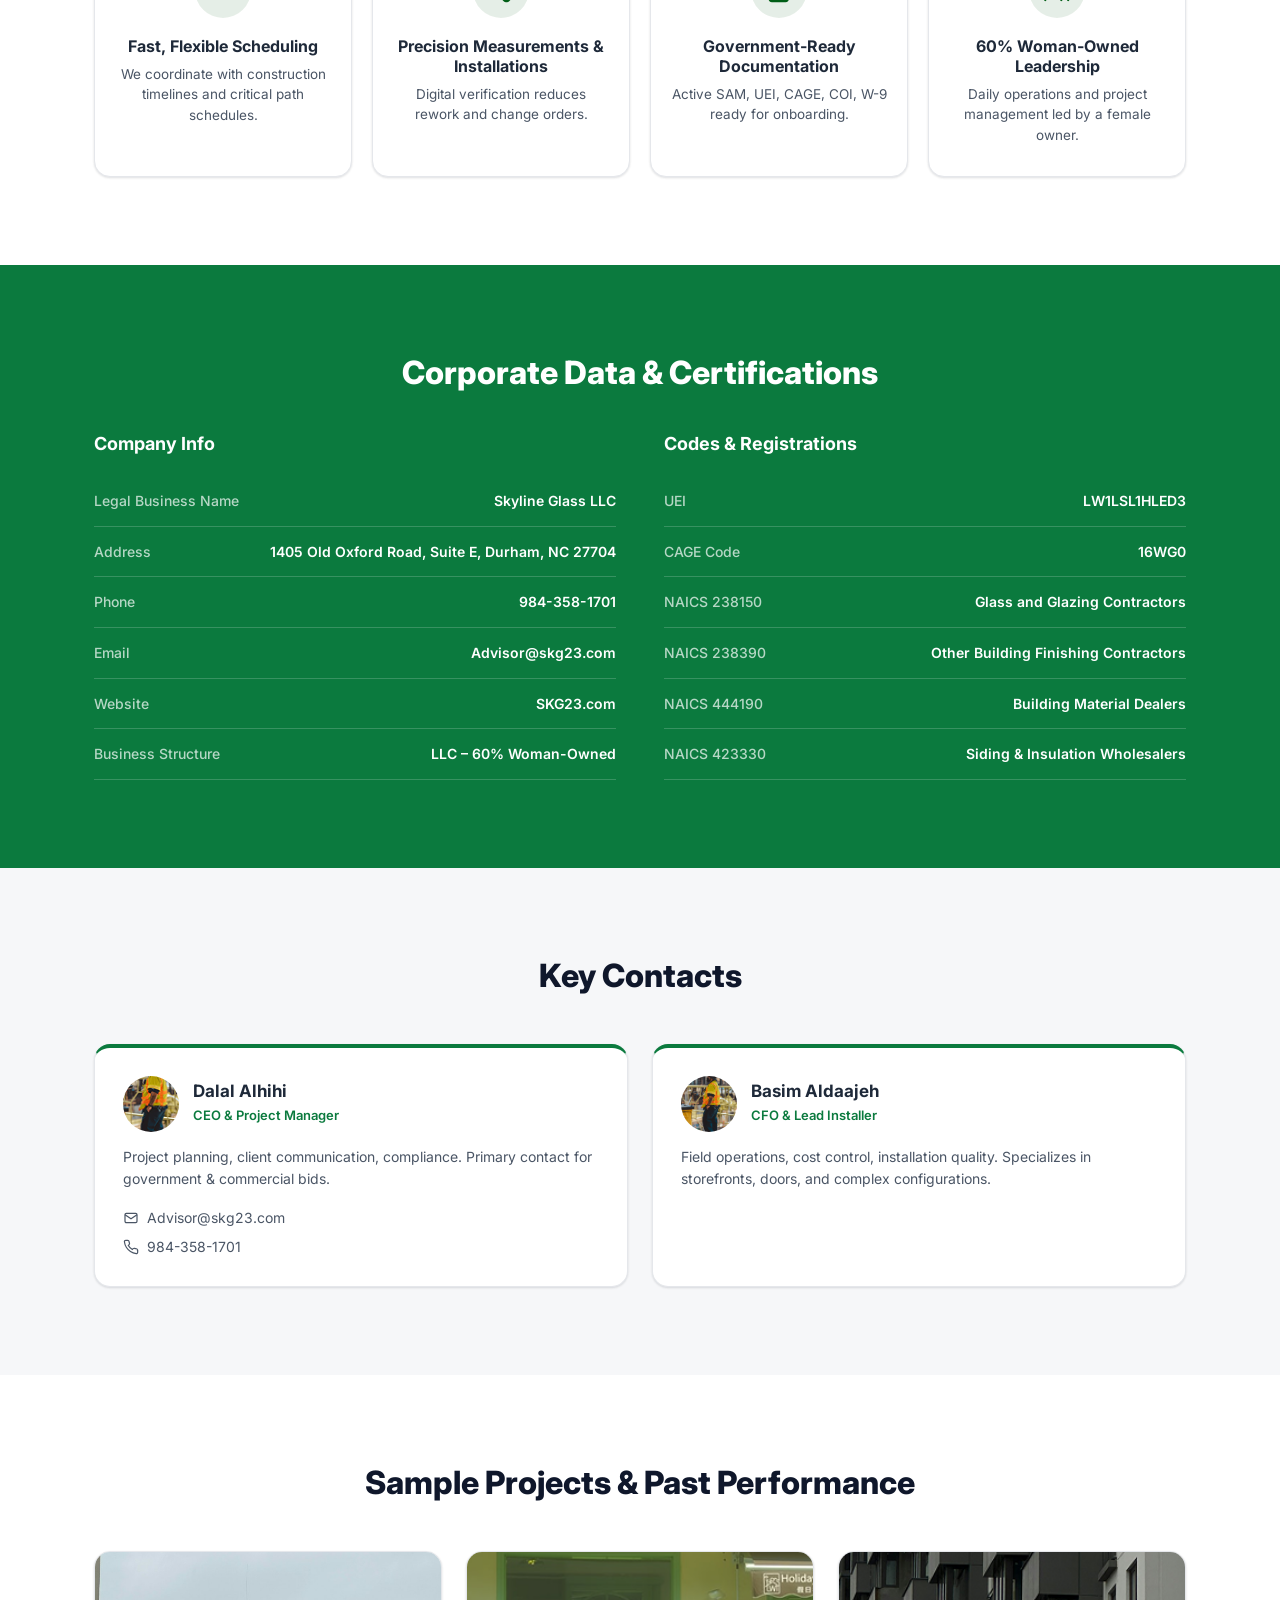
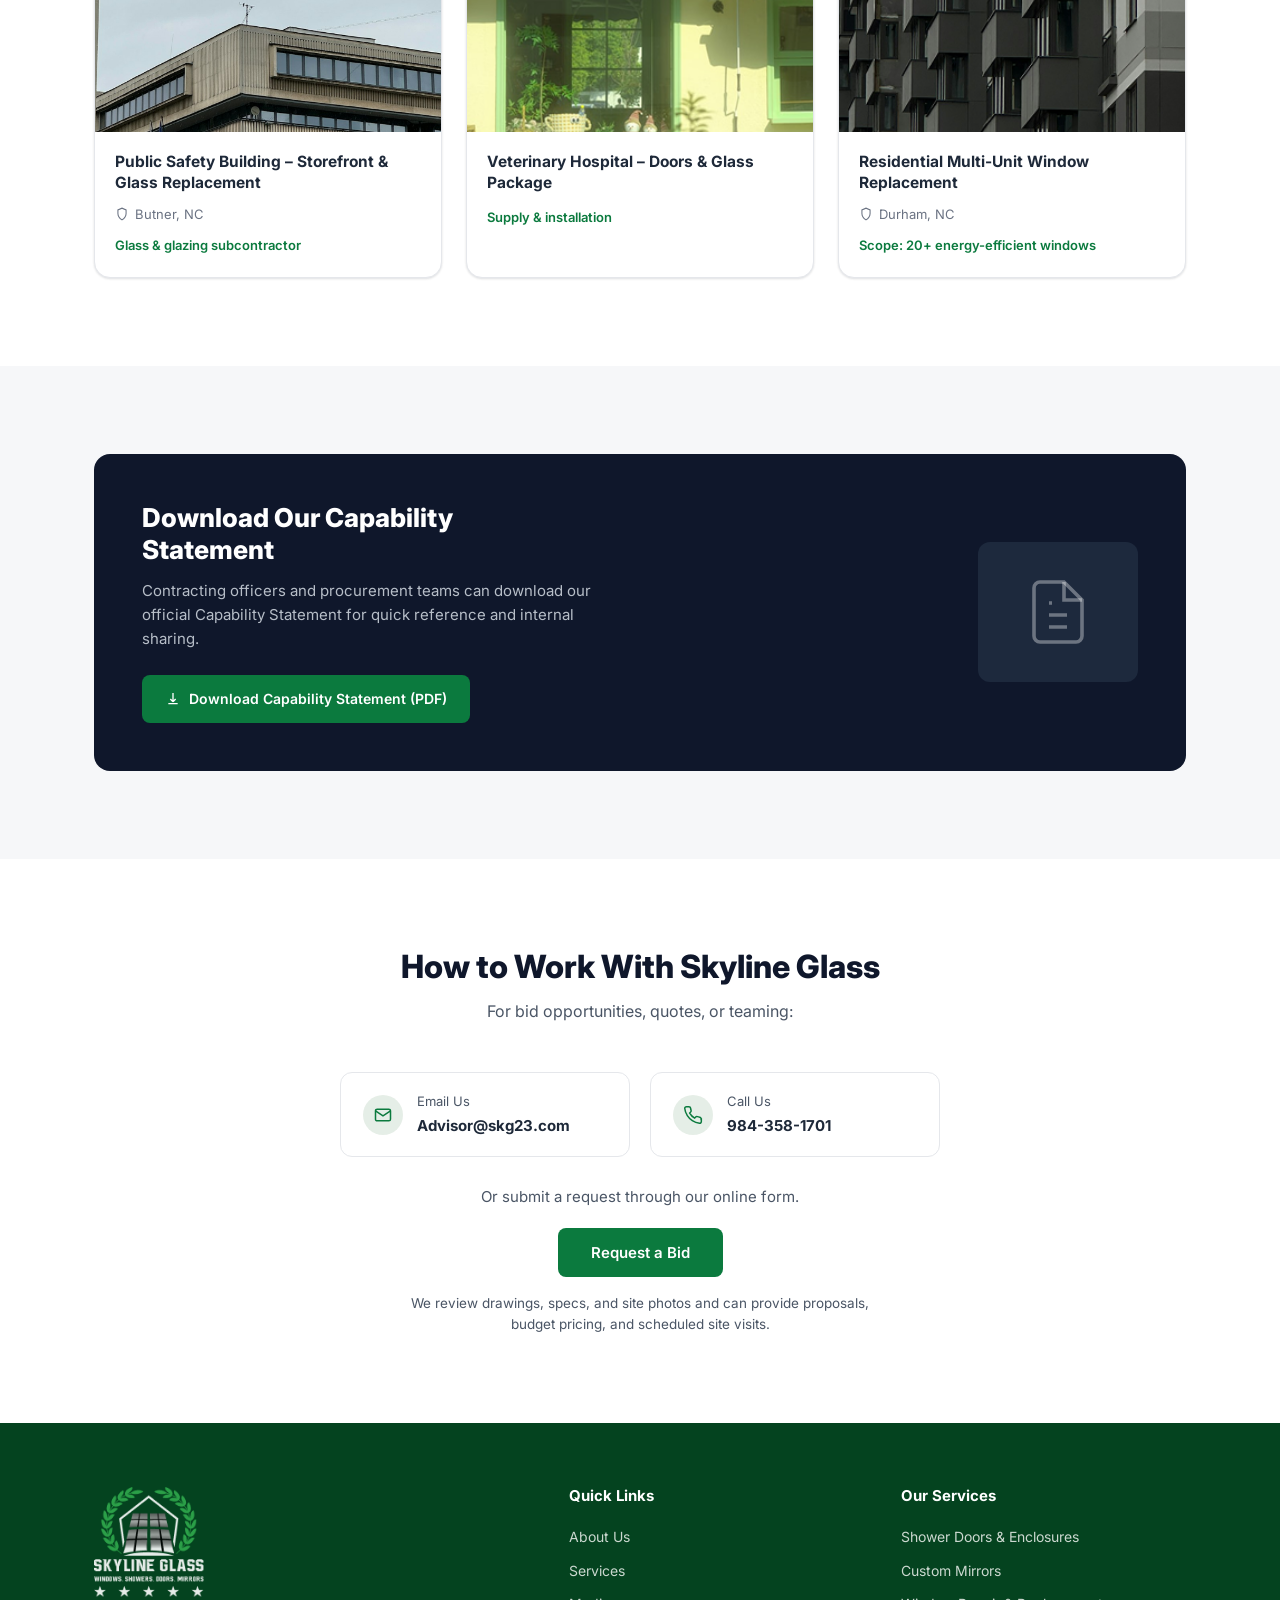
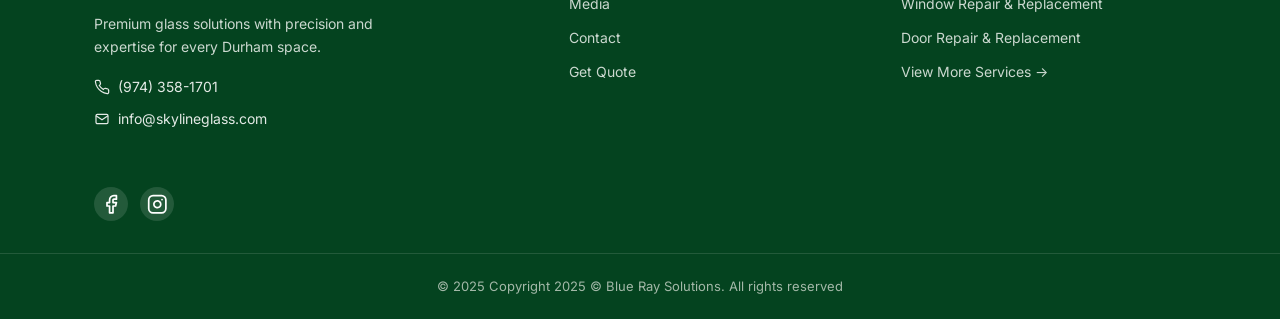
==== commit 93d91fc6: "Update index.html" ====
--- a/index.html
+++ b/index.html
@@ -590,4 +590,596 @@
 </button>
 <script src="script.js"></script>
 </body>
+</html><!DOCTYPE html>
+<html lang="en">
+<head>
+<meta charset="UTF-8">
+<meta name="viewport" content="width=device-width, initial-scale=1.0">
+<title>Skyline Glass LLC | Certified Glass & Glazing Contractor</title>
+<link rel="stylesheet" href="style.css">
+<link rel="preconnect" href="https://fonts.googleapis.com">
+<link href="https://fonts.googleapis.com/css2?family=Inter:wght@300;400;500;600;700;800&display=swap" rel="stylesheet">
+<base target="_blank">
+</head>
+<body>
+
+<!-- HEADER -->
+<header class="site-header" id="siteHeader">
+  <div class="container header-inner">
+    <a href="#home" class="logo-wrapper">
+      <img src="Container.png" alt="Skyline Glass" class="logo-img">
+    </a>
+
+    <nav class="main-nav" id="mainNav" aria-label="Primary">
+      <a href="#home" class="active">Home</a>
+      <a href="#about">About Us</a>
+      <a href="#services">Services</a>
+      <a href="#government">Government Contracting</a>
+      <a href="#projects">Media</a>
+      <a href="#contact">Contact Us</a>
+    </nav>
+
+    <div class="header-actions">
+  <button class="lang-btn" type="button" aria-label="Change language">
+    <svg width="16" height="16" viewBox="0 0 24 24" fill="none" stroke="currentColor" stroke-width="1.8"><circle cx="12" cy="12" r="9"/><path d="M3 12h18M12 3c2.5 2.6 4 6 4 9s-1.5 6.4-4 9c-2.5-2.6-4-6-4-9s1.5-6.4 4-9Z"/></svg>
+    <span>EN</span>
+  </button>
+  <button class="search-btn" id="searchToggle" type="button" aria-label="Search">
+    <svg width="18" height="18" viewBox="0 0 24 24" fill="none" stroke="currentColor" stroke-width="2" stroke-linecap="round" stroke-linejoin="round"><circle cx="11" cy="11" r="8"/><path d="m21 21-4.3-4.3"/></svg>
+  </button>
+  <a href="#contact" class="btn btn-outline-light btn-transparent">Get Quote</a>
+  <button class="nav-toggle" id="navToggle" aria-label="Toggle menu" aria-expanded="false">
+    <span></span><span></span><span></span>
+  </button>
+</div>
+  </div>
+</header>
+
+<!-- HERO -->
+<section class="hero" id="home">
+  <div class="hero-bg" style="background-image:url('image\ 5.png')"></div>
+  <div class="hero-overlay"></div>
+  <div class="container hero-content">
+    <h1>Certified Glass & Glazing Contractor<br>for Government & Commercial Projects</h1>
+    <p>Skyline Glass LLC is a 60% woman-owned, SAM-registered glass and glazing contractor based in Durham, North Carolina. We provide professional storefronts, windows, doors, and custom glass solutions for government facilities, schools, public safety buildings, and large commercial properties.</p>
+    <div class="hero-actions">
+      <a href="#" class="btn btn-primary">
+        <svg width="16" height="16" viewBox="0 0 24 24" fill="none" stroke="currentColor" stroke-width="2"><path d="M12 3v13m0 0-4-4m4 4 4-4M5 19h14"/></svg>
+        Download Capability Statement (PDF)
+      </a>
+      <a href="#contact" class="btn btn-dark">Request a Bid or Quote</a>
+    </div>
+  </div>
+</section>
+
+<!-- TRUSTED PARTNER -->
+<section class="section" id="about">
+  <div class="container">
+    <div class="section-header">
+      <h2 class="section-title">Trusted Partner for Government &<br>Large-Scale Projects</h2>
+      <p class="section-subtitle">We understand the documentation, insurance, and compliance required for regulated and occupied facilities.</p>
+    </div>
+    <div class="market-grid">
+      <div class="market-card reveal">
+        <span class="market-icon">
+          <svg xmlns="http://www.w3.org/2000/svg" width="21" height="21" viewBox="0 0 21 21" fill="none">
+  <path d="M8.57654 15.4378V9.4342" stroke="#005E16" stroke-width="1.71531" stroke-linecap="round" stroke-linejoin="round"/>
+  <path d="M9.53711 1.88505C9.77244 1.77073 10.0308 1.71176 10.2924 1.71266C10.5541 1.71355 10.812 1.77428 11.0466 1.8902L17.7929 5.18959C18.2011 5.38942 18.0588 6.0035 17.6042 6.0035H2.97949C2.52494 6.0035 2.38342 5.38942 2.79081 5.18959L9.53711 1.88505Z" stroke="#005E16" stroke-width="1.71531" stroke-linecap="round" stroke-linejoin="round"/>
+  <path d="M12.0071 15.4378V9.4342" stroke="#005E16" stroke-width="1.71531" stroke-linecap="round" stroke-linejoin="round"/>
+  <path d="M15.4377 15.4378V9.4342" stroke="#005E16" stroke-width="1.71531" stroke-linecap="round" stroke-linejoin="round"/>
+  <path d="M2.57297 18.8683H18.0107" stroke="#005E16" stroke-width="1.71531" stroke-linecap="round" stroke-linejoin="round"/>
+  <path d="M5.1459 15.4378V9.4342" stroke="#005E16" stroke-width="1.71531" stroke-linecap="round" stroke-linejoin="round"/>
+</svg></span>
+        <p>Federal, state, and local government facilities</p>
+      </div>
+      <div class="market-card reveal">
+        <span class="market-icon">
+<svg xmlns="http://www.w3.org/2000/svg" width="21" height="21" viewBox="0 0 21 21" fill="none">
+  <path d="M17.1531 11.1494C17.1531 15.4377 14.1513 17.5818 10.5834 18.8254C10.3966 18.8887 10.1937 18.8857 10.0088 18.8168C6.43239 17.5818 3.4306 15.4377 3.4306 11.1494V5.14584C3.4306 4.91838 3.52096 4.70023 3.6818 4.53939C3.84265 4.37855 4.06079 4.28819 4.28826 4.28819C6.00356 4.28819 8.1477 3.25901 9.64001 1.95537C9.82171 1.80014 10.0528 1.71484 10.2918 1.71484C10.5308 1.71484 10.7619 1.80014 10.9436 1.95537C12.4445 3.26758 14.5801 4.28819 16.2954 4.28819C16.5229 4.28819 16.741 4.37855 16.9019 4.53939C17.0627 4.70023 17.1531 4.91838 17.1531 5.14584V11.1494Z" stroke="#005E16" stroke-width="1.71531" stroke-linecap="round" stroke-linejoin="round"/>
+</svg>       </span>
+        <p>Public safety buildings and municipal offices</p>
+      </div>
+      <div class="market-card reveal">
+        <span class="market-icon">
+ <svg xmlns="http://www.w3.org/2000/svg" width="21" height="21" viewBox="0 0 21 21" fill="none">
+  <g clip-path="url(#clip0_1_31)">
+    <path d="M18.3709 9.36729C18.5245 9.29956 18.6548 9.18828 18.7457 9.04722C18.8366 8.90617 18.8841 8.74154 18.8824 8.57374C18.8806 8.40594 18.8297 8.24233 18.7359 8.10318C18.6421 7.96404 18.5095 7.85547 18.3546 7.79093L11.0037 4.44265C10.7802 4.34071 10.5375 4.28796 10.2918 4.28796C10.0462 4.28796 9.80345 4.34071 9.57998 4.44265L2.22989 7.7875C2.0772 7.85437 1.94731 7.96429 1.8561 8.10381C1.76488 8.24333 1.71631 8.40641 1.71631 8.57311C1.71631 8.7398 1.76488 8.90288 1.8561 9.0424C1.94731 9.18192 2.0772 9.29184 2.22989 9.35872L9.57998 12.7104C9.80345 12.8124 10.0462 12.8651 10.2918 12.8651C10.5375 12.8651 10.7802 12.8124 11.0037 12.7104L18.3709 9.36729Z" stroke="#005E16" stroke-width="1.71531" stroke-linecap="round" stroke-linejoin="round"/>
+    <path d="M18.8683 8.57654V13.7225" stroke="#005E16" stroke-width="1.71531" stroke-linecap="round" stroke-linejoin="round"/>
+    <path d="M5.14587 10.7206V13.7224C5.14587 14.4048 5.68803 15.0592 6.65308 15.5417C7.61813 16.0242 8.92701 16.2953 10.2918 16.2953C11.6566 16.2953 12.9655 16.0242 13.9305 15.5417C14.8956 15.0592 15.4377 14.4048 15.4377 13.7224V10.7206" stroke="#005E16" stroke-width="1.71531" stroke-linecap="round" stroke-linejoin="round"/>
+  </g>
+  <defs>
+    <clipPath id="clip0_1_31">
+      <rect width="20.5837" height="20.5837" fill="white"/>
+    </clipPath>
+  </defs>
+</svg>        </span>
+        <p>Schools, universities, and public institutions</p>
+      </div>
+      <div class="market-card reveal">
+        <span class="market-icon">
+      <svg xmlns="http://www.w3.org/2000/svg" width="21" height="21" viewBox="0 0 21 21" fill="none">
+  <g clip-path="url(#clip0_1_39)">
+    <path d="M8.57654 8.57658V4.28832C8.57654 4.06085 8.6669 3.84271 8.82774 3.68187C8.98858 3.52102 9.20673 3.43066 9.43419 3.43066H11.1495C11.377 3.43066 11.5951 3.52102 11.756 3.68187C11.9168 3.84271 12.0072 4.06085 12.0072 4.28832V8.57658" stroke="#005E16" stroke-width="1.71531" stroke-linecap="round" stroke-linejoin="round"/>
+    <path d="M12.0071 5.146C13.3719 5.146 14.6808 5.68815 15.6459 6.6532C16.6109 7.61825 17.1531 8.92713 17.1531 10.2919V12.8649" stroke="#005E16" stroke-width="1.71531" stroke-linecap="round" stroke-linejoin="round"/>
+    <path d="M3.4306 12.8649V10.2919C3.4306 8.92713 3.97276 7.61825 4.93781 6.6532C5.90286 5.68815 7.21174 5.146 8.57652 5.146" stroke="#005E16" stroke-width="1.71531" stroke-linecap="round" stroke-linejoin="round"/>
+    <path d="M18.0107 12.8649H2.57295C2.09929 12.8649 1.7153 13.2489 1.7153 13.7225V15.4378C1.7153 15.9115 2.09929 16.2955 2.57295 16.2955H18.0107C18.4844 16.2955 18.8684 15.9115 18.8684 15.4378V13.7225C18.8684 13.2489 18.4844 12.8649 18.0107 12.8649Z" stroke="#005E16" stroke-width="1.71531" stroke-linecap="round" stroke-linejoin="round"/>
+  </g>
+  <defs>
+    <clipPath id="clip0_1_39">
+      <rect width="20.5837" height="20.5837" fill="white"/>
+    </clipPath>
+  </defs>
+</svg>
+        </span>
+        <p>General contractors & construction managers</p>
+      </div>
+      <div class="market-card reveal">
+        <span class="market-icon">
+<svg xmlns="http://www.w3.org/2000/svg" width="21" height="21" viewBox="0 0 21 21" fill="none">
+  <path d="M5.14594 18.8684V3.43064C5.14594 2.97571 5.32665 2.53942 5.64834 2.21773C5.97002 1.89605 6.40631 1.71533 6.86124 1.71533H13.7225C14.1774 1.71533 14.6137 1.89605 14.9354 2.21773C15.2571 2.53942 15.4378 2.97571 15.4378 3.43064V18.8684H5.14594Z" stroke="#005E16" stroke-width="1.71531" stroke-linecap="round" stroke-linejoin="round"/>
+  <path d="M5.14588 10.2919H3.43058C2.97565 10.2919 2.53936 10.4726 2.21767 10.7943C1.89599 11.116 1.71527 11.5522 1.71527 12.0072V17.1531C1.71527 17.608 1.89599 18.0443 2.21767 18.366C2.53936 18.6877 2.97565 18.8684 3.43058 18.8684H5.14588" stroke="#005E16" stroke-width="1.71531" stroke-linecap="round" stroke-linejoin="round"/>
+  <path d="M15.4377 7.71899H17.1531C17.608 7.71899 18.0443 7.89971 18.366 8.2214C18.6876 8.54308 18.8684 8.97937 18.8684 9.4343V17.1532C18.8684 17.6081 18.6876 18.0444 18.366 18.3661C18.0443 18.6878 17.608 18.8685 17.1531 18.8685H15.4377" stroke="#005E16" stroke-width="1.71531" stroke-linecap="round" stroke-linejoin="round"/>
+  <path d="M8.57654 5.146H12.0072" stroke="#005E16" stroke-width="1.71531" stroke-linecap="round" stroke-linejoin="round"/>
+  <path d="M8.57654 8.57654H12.0072" stroke="#005E16" stroke-width="1.71531" stroke-linecap="round" stroke-linejoin="round"/>
+  <path d="M8.57654 12.0072H12.0072" stroke="#005E16" stroke-width="1.71531" stroke-linecap="round" stroke-linejoin="round"/>
+  <path d="M8.57654 15.4379H12.0072" stroke="#005E16" stroke-width="1.71531" stroke-linecap="round" stroke-linejoin="round"/>
+</svg>    </span>
+        <p>Property management companies & REITs</p>
+      </div>
+      <div class="market-card reveal">
+        <span class="market-icon">
+<svg xmlns="http://www.w3.org/2000/svg" width="21" height="21" viewBox="0 0 21 21" fill="none">
+  <g clip-path="url(#clip0_1_60)">
+    <path d="M13.7224 18.0108V16.2955C13.7224 15.3856 13.3609 14.513 12.7176 13.8697C12.0742 13.2263 11.2016 12.8649 10.2917 12.8649H5.14582C4.23597 12.8649 3.36338 13.2263 2.72001 13.8697C2.07665 14.513 1.71521 15.3856 1.71521 16.2955V18.0108" stroke="#005E16" stroke-width="1.71531" stroke-linecap="round" stroke-linejoin="round"/>
+    <path d="M13.7224 2.68286C14.4581 2.87358 15.1096 3.30317 15.5747 3.90421C16.0398 4.50526 16.2921 5.24372 16.2921 6.0037C16.2921 6.76367 16.0398 7.50214 15.5747 8.10318C15.1096 8.70422 14.4581 9.13381 13.7224 9.32453" stroke="#005E16" stroke-width="1.71531" stroke-linecap="round" stroke-linejoin="round"/>
+    <path d="M18.8684 18.0107V16.2954C18.8678 15.5353 18.6148 14.7969 18.1491 14.1962C17.6834 13.5954 17.0314 13.1663 16.2954 12.9763" stroke="#005E16" stroke-width="1.71531" stroke-linecap="round" stroke-linejoin="round"/>
+    <path d="M7.71882 9.43423C9.6135 9.43423 11.1494 7.89829 11.1494 6.00361C11.1494 4.10894 9.6135 2.573 7.71882 2.573C5.82415 2.573 4.28821 4.10894 4.28821 6.00361C4.28821 7.89829 5.82415 9.43423 7.71882 9.43423Z" stroke="#005E16" stroke-width="1.71531" stroke-linecap="round" stroke-linejoin="round"/>
+  </g>
+  <defs>
+    <clipPath id="clip0_1_60">
+      <rect width="20.5837" height="20.5837" fill="white"/>
+    </clipPath>
+  </defs>
+</svg>      </span>
+        <p>Healthcare, veterinary, and retail buildings</p>
+      </div>
+    </div>
+  </div>
+</section>
+
+<!-- CORE CAPABILITIES -->
+<section class="section section-tint" id="services">
+  <div class="container">
+    <div class="section-header">
+      <h2 class="section-title">Core Glass & Glazing Capabilities</h2>
+      <p class="section-subtitle">Our team delivers end-to-end glass and glazing services — from site measurements and design support to fabrication coordination and installation.</p>
+    </div>
+    <div class="capability-grid">
+      <div class="capability-card reveal">
+        <div class="capability-body">
+          <h3>1. Commercial Glass & Storefronts</h3>
+          <ul>
+            <li>
+             <svg xmlns="http://www.w3.org/2000/svg" width="18" height="18" viewBox="0 0 18 18" fill="none">
+              <path d="M14.2942 4.28821L6.43238 12.15L2.85883 8.57647" stroke="#005E16" stroke-width="1.42942" stroke-linecap="round" stroke-linejoin="round"/>
+             </svg>
+              Aluminum storefront systems
+            </li>
+            <li>
+              <svg xmlns="http://www.w3.org/2000/svg" width="18" height="18" viewBox="0 0 18 18" fill="none" style="display:inline-block; vertical-align:middle; margin-right:10px; flex-shrink:0;">
+                <path d="M14.2942 4.28833L6.43238 12.1502L2.85883 8.5766" stroke="#005E16" stroke-width="1.42942" stroke-linecap="round" stroke-linejoin="round"/>
+              </svg>
+              Tempered, laminated, insulated, low-E glass
+            </li>
+            <li>
+              <svg xmlns="http://www.w3.org/2000/svg" width="18" height="18" viewBox="0 0 18 18" fill="none" style="display:inline-block; vertical-align:middle; margin-right:10px; flex-shrink:0;">
+                <path d="M14.2942 4.28833L6.43238 12.1502L2.85883 8.5766" stroke="#005E16" stroke-width="1.42942" stroke-linecap="round" stroke-linejoin="round"/>
+              </svg>
+              Spandrel & specialty glass
+            </li>
+            <li>
+              <svg xmlns="http://www.w3.org/2000/svg" width="18" height="18" viewBox="0 0 18 18" fill="none" style="display:inline-block; vertical-align:middle; margin-right:10px; flex-shrink:0;">
+                <path d="M14.2942 4.28833L6.43238 12.1502L2.85883 8.5766" stroke="#005E16" stroke-width="1.42942" stroke-linecap="round" stroke-linejoin="round"/>
+              </svg>
+              Door packages, closers & panic hardware
+            </li>
+          </ul>
+        </div>
+      </div>
+      <div class="capability-card reveal">
+        <div class="capability-body">
+          <h3>2. Windows & Building Envelope</h3>
+          <ul>
+            <li>
+              <svg xmlns="http://www.w3.org/2000/svg" width="18" height="18" viewBox="0 0 18 18" fill="none" style="display:inline-block; vertical-align:middle; margin-right:10px; flex-shrink:0;">
+                <path d="M14.2942 4.28833L6.43238 12.1502L2.85883 8.5766" stroke="#005E16" stroke-width="1.42942" stroke-linecap="round" stroke-linejoin="round"/>
+              </svg>
+              Residential/light commercial window replacement
+            </li>
+            <li>
+              <svg xmlns="http://www.w3.org/2000/svg" width="18" height="18" viewBox="0 0 18 18" fill="none" style="display:inline-block; vertical-align:middle; margin-right:10px; flex-shrink:0;">
+                <path d="M14.2942 4.28833L6.43238 12.1502L2.85883 8.5766" stroke="#005E16" stroke-width="1.42942" stroke-linecap="round" stroke-linejoin="round"/>
+              </svg>
+              Custom IGUs
+            </li>
+            <li>
+              <svg xmlns="http://www.w3.org/2000/svg" width="18" height="18" viewBox="0 0 18 18" fill="none" style="display:inline-block; vertical-align:middle; margin-right:10px; flex-shrink:0;">
+                <path d="M14.2942 4.28833L6.43238 12.1502L2.85883 8.5766" stroke="#005E16" stroke-width="1.42942" stroke-linecap="round" stroke-linejoin="round"/>
+              </svg>
+              Energy-efficient glass
+            </li>
+            <li>
+              <svg xmlns="http://www.w3.org/2000/svg" width="18" height="18" viewBox="0 0 18 18" fill="none" style="display:inline-block; vertical-align:middle; margin-right:10px; flex-shrink:0;">
+                <path d="M14.2942 4.28833L6.43238 12.1502L2.85883 8.5766" stroke="#005E16" stroke-width="1.42942" stroke-linecap="round" stroke-linejoin="round"/>
+              </svg>
+              Rot-damage & failed-unit replacements
+            </li>
+          </ul>
+        </div>
+      </div>
+      <div class="capability-card reveal">
+        <div class="capability-body">
+          <h3>3. Interior & Specialty Glass</h3>
+          <ul>
+            <li>
+              <svg xmlns="http://www.w3.org/2000/svg" width="18" height="18" viewBox="0 0 18 18" fill="none" style="display:inline-block; vertical-align:middle; margin-right:10px; flex-shrink:0;">
+                <path d="M14.2942 4.28833L6.43238 12.1502L2.85883 8.5766" stroke="#005E16" stroke-width="1.42942" stroke-linecap="round" stroke-linejoin="round"/>
+              </svg>
+              Shower enclosures
+            </li>
+            <li>
+              <svg xmlns="http://www.w3.org/2000/svg" width="18" height="18" viewBox="0 0 18 18" fill="none" style="display:inline-block; vertical-align:middle; margin-right:10px; flex-shrink:0;">
+                <path d="M14.2942 4.28833L6.43238 12.1502L2.85883 8.5766" stroke="#005E16" stroke-width="1.42942" stroke-linecap="round" stroke-linejoin="round"/>
+              </svg>
+              Mirrors & mirrored walls
+            </li>
+            <li>
+              <svg xmlns="http://www.w3.org/2000/svg" width="18" height="18" viewBox="0 0 18 18" fill="none" style="display:inline-block; vertical-align:middle; margin-right:10px; flex-shrink:0;">
+                <path d="M14.2942 4.28833L6.43238 12.1502L2.85883 8.5766" stroke="#005E16" stroke-width="1.42942" stroke-linecap="round" stroke-linejoin="round"/>
+              </svg>
+              Glass railings & stairs
+            </li>
+            <li>
+              <svg xmlns="http://www.w3.org/2000/svg" width="18" height="18" viewBox="0 0 18 18" fill="none" style="display:inline-block; vertical-align:middle; margin-right:10px; flex-shrink:0;">
+                <path d="M14.2942 4.28833L6.43238 12.1502L2.85883 8.5766" stroke="#005E16" stroke-width="1.42942" stroke-linecap="round" stroke-linejoin="round"/>
+              </svg>
+              Interior partitions & office fronts
+            </li>
+          </ul>
+        </div>
+      </div>
+      <div class="capability-card reveal">
+        <div class="capability-body">
+          <h3>4. Service & Repair</h3>
+          <ul>
+            <li>
+              <svg xmlns="http://www.w3.org/2000/svg" width="18" height="18" viewBox="0 0 18 18" fill="none" style="display:inline-block; vertical-align:middle; margin-right:10px; flex-shrink:0;">
+                <path d="M14.2942 4.28833L6.43238 12.1502L2.85883 8.5766" stroke="#005E16" stroke-width="1.42942" stroke-linecap="round" stroke-linejoin="round"/>
+              </svg>
+              Emergency board-up
+            </li>
+            <li>
+              <svg xmlns="http://www.w3.org/2000/svg" width="18" height="18" viewBox="0 0 18 18" fill="none" style="display:inline-block; vertical-align:middle; margin-right:10px; flex-shrink:0;">
+                <path d="M14.2942 4.28833L6.43238 12.1502L2.85883 8.5766" stroke="#005E16" stroke-width="1.42942" stroke-linecap="round" stroke-linejoin="round"/>
+              </svg>
+              Hardware replacements
+            </li>
+            <li>
+              <svg xmlns="http://www.w3.org/2000/svg" width="18" height="18" viewBox="0 0 18 18" fill="none" style="display:inline-block; vertical-align:middle; margin-right:10px; flex-shrink:0;">
+                <path d="M14.2942 4.28833L6.43238 12.1502L2.85883 8.5766" stroke="#005E16" stroke-width="1.42942" stroke-linecap="round" stroke-linejoin="round"/>
+              </svg>
+              Door adjustments
+            </li>
+            <li>
+              <svg xmlns="http://www.w3.org/2000/svg" width="18" height="18" viewBox="0 0 18 18" fill="none" style="display:inline-block; vertical-align:middle; margin-right:10px; flex-shrink:0;">
+                <path d="M14.2942 4.28833L6.43238 12.1502L2.85883 8.5766" stroke="#005E16" stroke-width="1.42942" stroke-linecap="round" stroke-linejoin="round"/>
+              </svg>
+              Glass replacement
+            </li>
+          </ul>
+        </div>
+      </div>
+    </div>
+  </div>
+</section>
+
+<!-- WHY CHOOSE US -->
+<section class="section" id="government">
+  <div class="container">
+    <div class="section-header">
+      <h2 class="section-title">Why Contracting Officers & Project Managers Choose<br>Skyline Glass</h2>
+    </div>
+    <div class="feature-grid">
+      <div class="feature-card reveal">
+        <span class="feature-icon">
+          <svg width="24" height="24" viewBox="0 0 24 24" fill="none" stroke="currentColor" stroke-width="1.8"><circle cx="12" cy="12" r="9"/><path d="M12 7v5l3 3"/></svg>
+        </span>
+        <h3>Fast, Flexible Scheduling</h3>
+        <p>We coordinate with construction timelines and critical path schedules.</p>
+      </div>
+      <div class="feature-card reveal">
+        <span class="feature-icon">
+<svg xmlns="http://www.w3.org/2000/svg" width="28" height="28" viewBox="0 0 28 28" fill="none">
+  <path d="M24.3573 17.496C24.6132 17.7509 24.8162 18.0539 24.9547 18.3875C25.0932 18.7211 25.1645 19.0788 25.1645 19.44C25.1645 19.8012 25.0932 20.1589 24.9547 20.4925C24.8162 20.8261 24.6132 21.129 24.3573 21.384L21.3841 24.3572C21.1292 24.6131 20.8262 24.8161 20.4926 24.9546C20.159 25.0931 19.8013 25.1644 19.4401 25.1644C19.0789 25.1644 18.7212 25.0931 18.3876 24.9546C18.054 24.8161 17.7511 24.6131 17.4961 24.3572L3.08752 9.94862C2.57356 9.43217 2.28503 8.73322 2.28503 8.00461C2.28503 7.276 2.57356 6.57704 3.08752 6.06059L6.06072 3.0874C6.57716 2.57344 7.27612 2.28491 8.00473 2.28491C8.73334 2.28491 9.4323 2.57344 9.94874 3.0874L24.3573 17.496Z" stroke="#005E16" stroke-width="2.28708" stroke-linecap="round" stroke-linejoin="round"/>
+  <path d="M16.5813 14.2942L18.8684 12.0071" stroke="#005E16" stroke-width="2.28708" stroke-linecap="round" stroke-linejoin="round"/>
+  <path d="M13.1507 10.8635L15.4378 8.57642" stroke="#005E16" stroke-width="2.28708" stroke-linecap="round" stroke-linejoin="round"/>
+  <path d="M9.72003 7.43283L12.0071 5.14575" stroke="#005E16" stroke-width="2.28708" stroke-linecap="round" stroke-linejoin="round"/>
+  <path d="M20.0119 17.7248L22.299 15.4377" stroke="#005E16" stroke-width="2.28708" stroke-linecap="round" stroke-linejoin="round"/>
+</svg>        </span>
+        <h3>Precision Measurements & Installations</h3>
+        <p>Digital verification reduces rework and change orders.</p>
+      </div>
+      <div class="feature-card reveal">
+        <span class="feature-icon">
+<svg xmlns="http://www.w3.org/2000/svg" width="28" height="28" viewBox="0 0 28 28" fill="none">
+  <path d="M17.153 2.28711H6.86117C6.2546 2.28711 5.67288 2.52807 5.24397 2.95698C4.81506 3.38589 4.5741 3.96761 4.5741 4.57418V22.8708C4.5741 23.4774 4.81506 24.0591 5.24397 24.488C5.67288 24.9169 6.2546 25.1579 6.86117 25.1579H20.5836C21.1902 25.1579 21.7719 24.9169 22.2008 24.488C22.6297 24.0591 22.8707 23.4774 22.8707 22.8708V8.0048L17.153 2.28711Z" stroke="#005E16" stroke-width="2.28708" stroke-linecap="round" stroke-linejoin="round"/>
+  <path d="M16.0095 2.28711V6.86126C16.0095 7.46783 16.2505 8.04956 16.6794 8.47847C17.1083 8.90738 17.69 9.14834 18.2966 9.14834H22.8707" stroke="#005E16" stroke-width="2.28708" stroke-linecap="round" stroke-linejoin="round"/>
+  <path d="M11.4354 10.2917H9.14832" stroke="#005E16" stroke-width="2.28708" stroke-linecap="round" stroke-linejoin="round"/>
+  <path d="M18.2966 14.8657H9.14832" stroke="#005E16" stroke-width="2.28708" stroke-linecap="round" stroke-linejoin="round"/>
+  <path d="M18.2966 19.4402H9.14832" stroke="#005E16" stroke-width="2.28708" stroke-linecap="round" stroke-linejoin="round"/>
+</svg>        </span>
+        <h3>Government-Ready Documentation</h3>
+        <p>Active SAM, UEI, CAGE, COI, W-9 ready for onboarding.</p>
+      </div>
+      <div class="feature-card reveal">
+        <span class="feature-icon">
+<svg xmlns="http://www.w3.org/2000/svg" width="28" height="28" viewBox="0 0 28 28" fill="none">
+  <path d="M18.2965 24.0143V21.7272C18.2965 20.5141 17.8146 19.3506 16.9568 18.4928C16.099 17.635 14.9355 17.1531 13.7224 17.1531H6.86114C5.648 17.1531 4.48454 17.635 3.62673 18.4928C2.76891 19.3506 2.28699 20.5141 2.28699 21.7272V24.0143" stroke="#005E16" stroke-width="2.28708" stroke-linecap="round" stroke-linejoin="round"/>
+  <path d="M18.2966 3.5769C19.2775 3.83119 20.1462 4.40398 20.7663 5.20537C21.3864 6.00676 21.7229 6.99138 21.7229 8.00468C21.7229 9.01798 21.3864 10.0026 20.7663 10.804C20.1462 11.6054 19.2775 12.1782 18.2966 12.4325" stroke="#005E16" stroke-width="2.28708" stroke-linecap="round" stroke-linejoin="round"/>
+  <path d="M25.1578 24.0141V21.727C25.157 20.7135 24.8197 19.729 24.1988 18.928C23.5778 18.127 22.7085 17.5549 21.7272 17.3015" stroke="#005E16" stroke-width="2.28708" stroke-linecap="round" stroke-linejoin="round"/>
+  <path d="M10.2918 12.5787C12.818 12.5787 14.866 10.5308 14.866 8.00457C14.866 5.47834 12.818 3.43042 10.2918 3.43042C7.76557 3.43042 5.71765 5.47834 5.71765 8.00457C5.71765 10.5308 7.76557 12.5787 10.2918 12.5787Z" stroke="#005E16" stroke-width="2.28708" stroke-linecap="round" stroke-linejoin="round"/>
+</svg>        </span>
+        <h3>60% Woman-Owned Leadership</h3>
+        <p>Daily operations and project management led by a female owner.</p>
+      </div>
+    </div>
+  </div>
+</section>
+
+<!-- CORPORATE DATA -->
+<section class="section section-brand">
+  <div class="container">
+    <h2 class="section-title section-title-light" style="text-align: center;">Corporate Data & Certifications</h2>
+    <div class="data-grid">
+      <div class="data-col reveal">
+        <h3>Company Info</h3>
+        <dl>
+          <div class="data-row"><dt>Legal Business Name</dt><dd>Skyline Glass LLC</dd></div>
+          <div class="data-row"><dt>Address</dt><dd>1405 Old Oxford Road, Suite E, Durham, NC 27704</dd></div>
+          <div class="data-row"><dt>Phone</dt><dd><a href="tel:+19843581701">984-358-1701</a></dd></div>
+          <div class="data-row"><dt>Email</dt><dd><a href="mailto:Advisor@skg23.com">Advisor@skg23.com</a></dd></div>
+          <div class="data-row"><dt>Website</dt><dd><a href="https://skg23.com" target="_blank">SKG23.com</a></dd></div>
+          <div class="data-row"><dt>Business Structure</dt><dd>LLC – 60% Woman-Owned</dd></div>
+        </dl>
+      </div>
+      <div class="data-col reveal">
+        <h3>Codes & Registrations</h3>
+        <dl>
+          <div class="data-row"><dt>UEI</dt><dd>LW1LSL1HLED3</dd></div>
+          <div class="data-row"><dt>CAGE Code</dt><dd>16WG0</dd></div>
+          <div class="data-row"><dt>NAICS 238150</dt><dd>Glass and Glazing Contractors</dd></div>
+          <div class="data-row"><dt>NAICS 238390</dt><dd>Other Building Finishing Contractors</dd></div>
+          <div class="data-row"><dt>NAICS 444190</dt><dd>Building Material Dealers</dd></div>
+          <div class="data-row"><dt>NAICS 423330</dt><dd>Siding & Insulation Wholesalers</dd></div>
+        </dl>
+      </div>
+    </div>
+  </div>
+</section>
+
+<!-- KEY CONTACTS -->
+<section class="section section-tint">
+  <div class="container">
+    <div class="section-header">
+      <h2 class="section-title">Key Contacts</h2>
+    </div>
+    <div class="contacts-grid">
+      <div class="contact-card reveal">
+        <div class="contact-head">
+          <img src="image 2.png" alt="Dalal Alhihi">
+          <div>
+            <h3>Dalal Alhihi</h3>
+            <span class="role">CEO & Project Manager</span>
+          </div>
+        </div>
+        <p>Project planning, client communication, compliance. Primary contact for government & commercial bids.</p>
+        <div class="contact-links">
+          <a href="mailto:Advisor@skg23.com">
+            <svg width="16" height="16" viewBox="0 0 24 24" fill="none" stroke="currentColor" stroke-width="1.8"><rect x="3" y="5" width="18" height="14" rx="2"/><path d="m3 7 9 6 9-6"/></svg>
+            Advisor@skg23.com
+          </a>
+          <a href="tel:+19843581701">
+            <svg width="16" height="16" viewBox="0 0 24 24" fill="none" stroke="currentColor" stroke-width="1.8"><path d="M22 16.9v3a2 2 0 0 1-2.2 2 19.8 19.8 0 0 1-8.6-3.1 19.5 19.5 0 0 1-6-6A19.8 19.8 0 0 1 2.1 4.2 2 2 0 0 1 4.1 2h3a2 2 0 0 1 2 1.7c.1.9.3 1.8.6 2.7a2 2 0 0 1-.5 2.1L8 9.7a16 16 0 0 0 6 6l1.2-1.2a2 2 0 0 1 2.1-.5c.9.3 1.8.5 2.7.6a2 2 0 0 1 1.7 2.3Z"/></svg>
+            984-358-1701
+          </a>
+        </div>
+      </div>
+      <div class="contact-card reveal">
+        <div class="contact-head">
+          <img src="image good.png" alt="Basim Aldaajeh">
+          <div>
+            <h3>Basim Aldaajeh</h3>
+            <span class="role">CFO & Lead Installer</span>
+          </div>
+        </div>
+        <p>Field operations, cost control, installation quality. Specializes in storefronts, doors, and complex configurations.</p>
+      </div>
+    </div>
+  </div>
+</section>
+
+<!-- PROJECTS -->
+<section class="section" id="projects">
+  <div class="container">
+    <div class="section-header">
+      <h2 class="section-title">Sample Projects & Past Performance</h2>
+    </div>
+    <div class="projects-grid">
+      <article class="project-card reveal">
+        <img src="image 1.png" alt="Public safety building">
+        <div class="project-body">
+          <h3>Public Safety Building – Storefront & Glass Replacement</h3>
+          <div class="project-meta">
+            <svg width="14" height="14" viewBox="0 0 24 24" fill="none" stroke="currentColor" stroke-width="1.8"><path d="M12 22s7-4.4 7-11V5l-7-3-7 3v6c0 6.6 7 11 7 11Z"/></svg>
+            Butner, NC
+          </div>
+          <span class="project-tag">Glass & glazing subcontractor</span>
+        </div>
+      </article>
+      <article class="project-card reveal">
+        <img src="image 4.png" alt="Veterinary hospital">
+        <div class="project-body">
+          <h3>Veterinary Hospital – Doors & Glass Package</h3>
+          <span class="project-tag">Supply & installation</span>
+        </div>
+      </article>
+      <article class="project-card reveal">
+        <img src="image 3.png" alt="Residential windows">
+        <div class="project-body">
+          <h3>Residential Multi-Unit Window Replacement</h3>
+          <div class="project-meta">
+            <svg width="14" height="14" viewBox="0 0 24 24" fill="none" stroke="currentColor" stroke-width="1.8"><path d="M12 22s7-4.4 7-11V5l-7-3-7 3v6c0 6.6 7 11 7 11Z"/></svg>
+            Durham, NC
+          </div>
+          <span class="project-tag">Scope: 20+ energy-efficient windows</span>
+        </div>
+      </article>
+    </div>
+  </div>
+</section>
+
+<!-- DOWNLOAD CTA -->
+<section class="section section-tint">
+  <div class="container">
+    <div class="cta-box reveal">
+      <div class="cta-text">
+        <h2>Download Our Capability Statement</h2>
+        <p>Contracting officers and procurement teams can download our official Capability Statement for quick reference and internal sharing.</p>
+        <a href="#" class="btn btn-primary">
+          <svg width="16" height="16" viewBox="0 0 24 24" fill="none" stroke="currentColor" stroke-width="2"><path d="M12 3v13m0 0-4-4m4 4 4-4M5 19h14"/></svg>
+          Download Capability Statement (PDF)
+        </a>
+      </div>
+      <div class="cta-icon">
+        <svg width="72" height="72" viewBox="0 0 24 24" fill="none" stroke="currentColor" stroke-width="1.2"><path d="M14 2H6a2 2 0 0 0-2 2v16a2 2 0 0 0 2 2h12a2 2 0 0 0 2-2V8Z"/><path d="M14 2v6h6M9 13h6M9 17h6M9 9h1"/></svg>
+      </div>
+    </div>
+  </div>
+</section>
+
+<!-- CONTACT -->
+<section class="section" id="contact">
+  <div class="container">
+    <div class="section-header">
+      <h2 class="section-title">How to Work With Skyline Glass</h2>
+      <p class="section-subtitle">For bid opportunities, quotes, or teaming:</p>
+    </div>
+    <div class="contact-methods">
+      <div class="contact-method reveal">
+        <span class="method-icon">
+          <svg width="20" height="20" viewBox="0 0 24 24" fill="none" stroke="currentColor" stroke-width="1.8"><rect x="3" y="5" width="18" height="14" rx="2"/><path d="m3 7 9 6 9-6"/></svg>
+        </span>
+        <div>
+          <span class="method-label">Email Us</span>
+          <strong><a href="mailto:Advisor@skg23.com">Advisor@skg23.com</a></strong>
+        </div>
+      </div>
+      <div class="contact-method reveal">
+        <span class="method-icon">
+          <svg width="20" height="20" viewBox="0 0 24 24" fill="none" stroke="currentColor" stroke-width="1.8"><path d="M22 16.9v3a2 2 0 0 1-2.2 2 19.8 19.8 0 0 1-8.6-3.1 19.5 19.5 0 0 1-6-6A19.8 19.8 0 0 1 2.1 4.2 2 2 0 0 1 4.1 2h3a2 2 0 0 1 2 1.7c.1.9.3 1.8.6 2.7a2 2 0 0 1-.5 2.1L8 9.7a16 16 0 0 0 6 6l1.2-1.2a2 2 0 0 1 2.1-.5c.9.3 1.8.5 2.7.6a2 2 0 0 1 1.7 2.3Z"/></svg>
+        </span>
+        <div>
+          <span class="method-label">Call Us</span>
+          <strong><a href="tel:+19843581701">984-358-1701</a></strong>
+        </div>
+      </div>
+    </div>
+    <p class="or-text">Or submit a request through our online form.</p>
+    <div class="request-form-wrap">
+      <button class="btn btn-brand" id="openFormBtn" type="button">Request a Bid</button>
+      <p class="form-note">We review drawings, specs, and site photos and can provide proposals, budget pricing, and scheduled site visits.</p>
+      <form class="bid-form" id="bidForm" hidden>
+        <div class="form-row">
+          <label for="name">Full Name</label>
+          <input type="text" id="name" name="name" required placeholder="Your name">
+        </div>
+        <div class="form-row">
+          <label for="email">Email</label>
+          <input type="email" id="email" name="email" required placeholder="you@company.com">
+        </div>
+        <div class="form-row">
+          <label for="company">Company / Organization</label>
+          <input type="text" id="company" name="company" placeholder="Optional">
+        </div>
+        <div class="form-row">
+          <label for="message">Project Details</label>
+          <textarea id="message" name="message" rows="4" required placeholder="Tell us about your project..."></textarea>
+        </div>
+        <button type="submit" class="btn btn-primary" style="width:100%">Submit Request</button>
+        <p class="form-status" id="formStatus"></p>
+      </form>
+    </div>
+  </div>
+</section>
+
+<!-- FOOTER -->
+<footer class="site-footer">
+  <div class="container footer-grid">
+    <div class="footer-brand">
+      <a href="#home" class="logo-wrapper">
+        <img src="Container.png" alt="Skyline Glass" class="logo-img">
+      </a>
+      <p>Premium glass solutions with precision and expertise for every Durham space.</p>
+      <a class="footer-contact-line" href="tel:+19743581701">
+        <svg width="16" height="16" viewBox="0 0 24 24" fill="none" stroke="currentColor" stroke-width="1.8"><path d="M22 16.9v3a2 2 0 0 1-2.2 2 19.8 19.8 0 0 1-8.6-3.1 19.5 19.5 0 0 1-6-6A19.8 19.8 0 0 1 2.1 4.2 2 2 0 0 1 4.1 2h3a2 2 0 0 1 2 1.7c.1.9.3 1.8.6 2.7a2 2 0 0 1-.5 2.1L8 9.7a16 16 0 0 0 6 6l1.2-1.2a2 2 0 0 1 2.1-.5c.9.3 1.8.5 2.7.6a2 2 0 0 1 1.7 2.3Z"/></svg>
+        (974) 358-1701
+      </a>
+      <a class="footer-contact-line" href="mailto:info@skylineglass.com">
+        <svg width="16" height="16" viewBox="0 0 24 24" fill="none" stroke="currentColor" stroke-width="1.8"><rect x="3" y="5" width="18" height="14" rx="2"/><path d="m3 7 9 6 9-6"/></svg>
+        info@skylineglass.com
+      </a>
+    </div>
+
+    <nav class="footer-col" aria-label="Quick links">
+      <h3>Quick Links</h3>
+      <a href="#about">About Us</a>
+      <a href="#services">Services</a>
+      <a href="#projects">Media</a>
+      <a href="#contact">Contact</a>
+      <a href="#contact">Get Quote</a>
+    </nav>
+
+    <nav class="footer-col" aria-label="Our services">
+      <h3>Our Services</h3>
+      <a href="#services">Shower Doors & Enclosures</a>
+      <a href="#services">Custom Mirrors</a>
+      <a href="#services">Window Repair & Replacement</a>
+      <a href="#services">Door Repair & Replacement</a>
+      <a href="#services">View More Services →</a>
+    </nav>
+  </div>
+
+  <div class="container footer-socials">
+    <a href="#" aria-label="Facebook">
+<svg xmlns="http://www.w3.org/2000/svg" width="21" height="21" viewBox="0 0 21 21" fill="none">
+  <path d="M15.4378 1.71533H12.8649C11.7276 1.71533 10.6368 2.16713 9.83263 2.97134C9.02842 3.77554 8.57662 4.86628 8.57662 6.0036V8.57656H6.00366V12.0072H8.57662V18.8684H12.0072V12.0072H14.5802L15.4378 8.57656H12.0072V6.0036C12.0072 5.77613 12.0976 5.55799 12.2584 5.39715C12.4193 5.23631 12.6374 5.14595 12.8649 5.14595H15.4378V1.71533Z" stroke="white" stroke-width="1.71531" stroke-linecap="round" stroke-linejoin="round"/>
+</svg>    </a>
+    <a href="#" aria-label="Instagram">
+<svg xmlns="http://www.w3.org/2000/svg" width="21" height="21" viewBox="0 0 21 21" fill="none">
+  <path d="M14.5801 1.71533H6.0036C3.63525 1.71533 1.71533 3.63525 1.71533 6.0036V14.5801C1.71533 16.9485 3.63525 18.8684 6.0036 18.8684H14.5801C16.9485 18.8684 18.8684 16.9485 18.8684 14.5801V6.0036C18.8684 3.63525 16.9485 1.71533 14.5801 1.71533Z" stroke="white" stroke-width="1.71531" stroke-linecap="round" stroke-linejoin="round"/>
+  <path d="M13.7224 9.75162C13.8283 10.4654 13.7064 11.1944 13.374 11.8349C13.0417 12.4754 12.5158 12.9948 11.8713 13.3192C11.2268 13.6436 10.4963 13.7565 9.78391 13.6419C9.07149 13.5272 8.41336 13.1909 7.90312 12.6806C7.39289 12.1704 7.05653 11.5123 6.94189 10.7999C6.82725 10.0874 6.94017 9.35701 7.26459 8.71247C7.58901 8.06792 8.1084 7.54208 8.74889 7.20974C9.38939 6.8774 10.1184 6.75549 10.8321 6.86133C11.5602 6.9693 12.2343 7.30856 12.7547 7.82903C13.2752 8.34949 13.6145 9.02354 13.7224 9.75162Z" stroke="white" stroke-width="1.71531" stroke-linecap="round" stroke-linejoin="round"/>
+  <path d="M15.009 5.57471H15.0176" stroke="white" stroke-width="1.71531" stroke-linecap="round" stroke-linejoin="round"/>
+</svg>    </a>
+  </div>
+
+  <div class="footer-bottom">
+    <p>© 2025 Copyright 2025 © Blue Ray Solutions. All rights reserved</p>
+  </div>
+</footer>
+
+<button id="backToTop" class="back-to-top" aria-label="Back to top">
+  <svg width="18" height="18" viewBox="0 0 24 24" fill="none" stroke="currentColor" stroke-width="2"><path d="m5 12 7-7 7 7M12 5v16"/></svg>
+</button>
+<script src="script.js"></script>
+</body>
 </html>
--- a/style.css
+++ b/style.css
@@ -244,7 +244,7 @@
   color: var(--navy);
   margin-bottom: 12px;
 }
-.section-title-light { color: #fff; margin-bottom: 40px; }
+.section-title-light { color: #fff; margin-bottom: 40px;}
 .section-subtitle {
   color: var(--muted);
   font-size: 16px;
@@ -314,10 +314,13 @@
   padding: 28px;
 }
 .capability-body h3 {
-  color: var(--green);
-  font-size: 17px;
+  color: #005E16;
+  font-size: 17.153px;
   font-weight: 700;
   margin-bottom: 16px;
+  font-family: Inter;
+  font-style: normal;
+  line-height: 24.014px;
 }
 .capability-body ul {
   display: flex;
@@ -325,17 +328,19 @@
   gap: 10px;
 }
 .capability-body li {
-  position: relative;
-  padding-left: 26px;
+position: relative;
+  padding-left: 0;
   color: var(--muted);
   font-size: 14.5px;
+  display: flex;
+  align-items: center;
+  gap: 10px;
 }
 .capability-body li::before {
   content: '';
   position: absolute;
   left: 0; top: 3px;
   width: 18px; height: 18px;
-  background: var(--green) center / 11px no-repeat url("data:image/svg+xml,%3Csvg xmlns='http://www.w3.org/2000/svg' viewBox='0 0 24 24' fill='none' stroke='white' stroke-width='3'%3E%3Cpath d='m20 6-11 11-5-5'/%3E%3C/svg%3E");
   border-radius: 50%;
 }
 
--- a/style.css
+++ b/style.css
@@ -244,7 +244,7 @@
   color: var(--navy);
   margin-bottom: 12px;
 }
-.section-title-light { color: #fff; margin-bottom: 40px; }
+.section-title-light { color: #fff; margin-bottom: 40px;}
 .section-subtitle {
   color: var(--muted);
   font-size: 16px;
@@ -314,10 +314,13 @@
   padding: 28px;
 }
 .capability-body h3 {
-  color: var(--green);
-  font-size: 17px;
+  color: #005E16;
+  font-size: 17.153px;
   font-weight: 700;
   margin-bottom: 16px;
+  font-family: Inter;
+  font-style: normal;
+  line-height: 24.014px;
 }
 .capability-body ul {
   display: flex;
@@ -325,17 +328,19 @@
   gap: 10px;
 }
 .capability-body li {
-  position: relative;
-  padding-left: 26px;
+position: relative;
+  padding-left: 0;
   color: var(--muted);
   font-size: 14.5px;
+  display: flex;
+  align-items: center;
+  gap: 10px;
 }
 .capability-body li::before {
   content: '';
   position: absolute;
   left: 0; top: 3px;
   width: 18px; height: 18px;
-  background: var(--green) center / 11px no-repeat url("data:image/svg+xml,%3Csvg xmlns='http://www.w3.org/2000/svg' viewBox='0 0 24 24' fill='none' stroke='white' stroke-width='3'%3E%3Cpath d='m20 6-11 11-5-5'/%3E%3C/svg%3E");
   border-radius: 50%;
 }
 
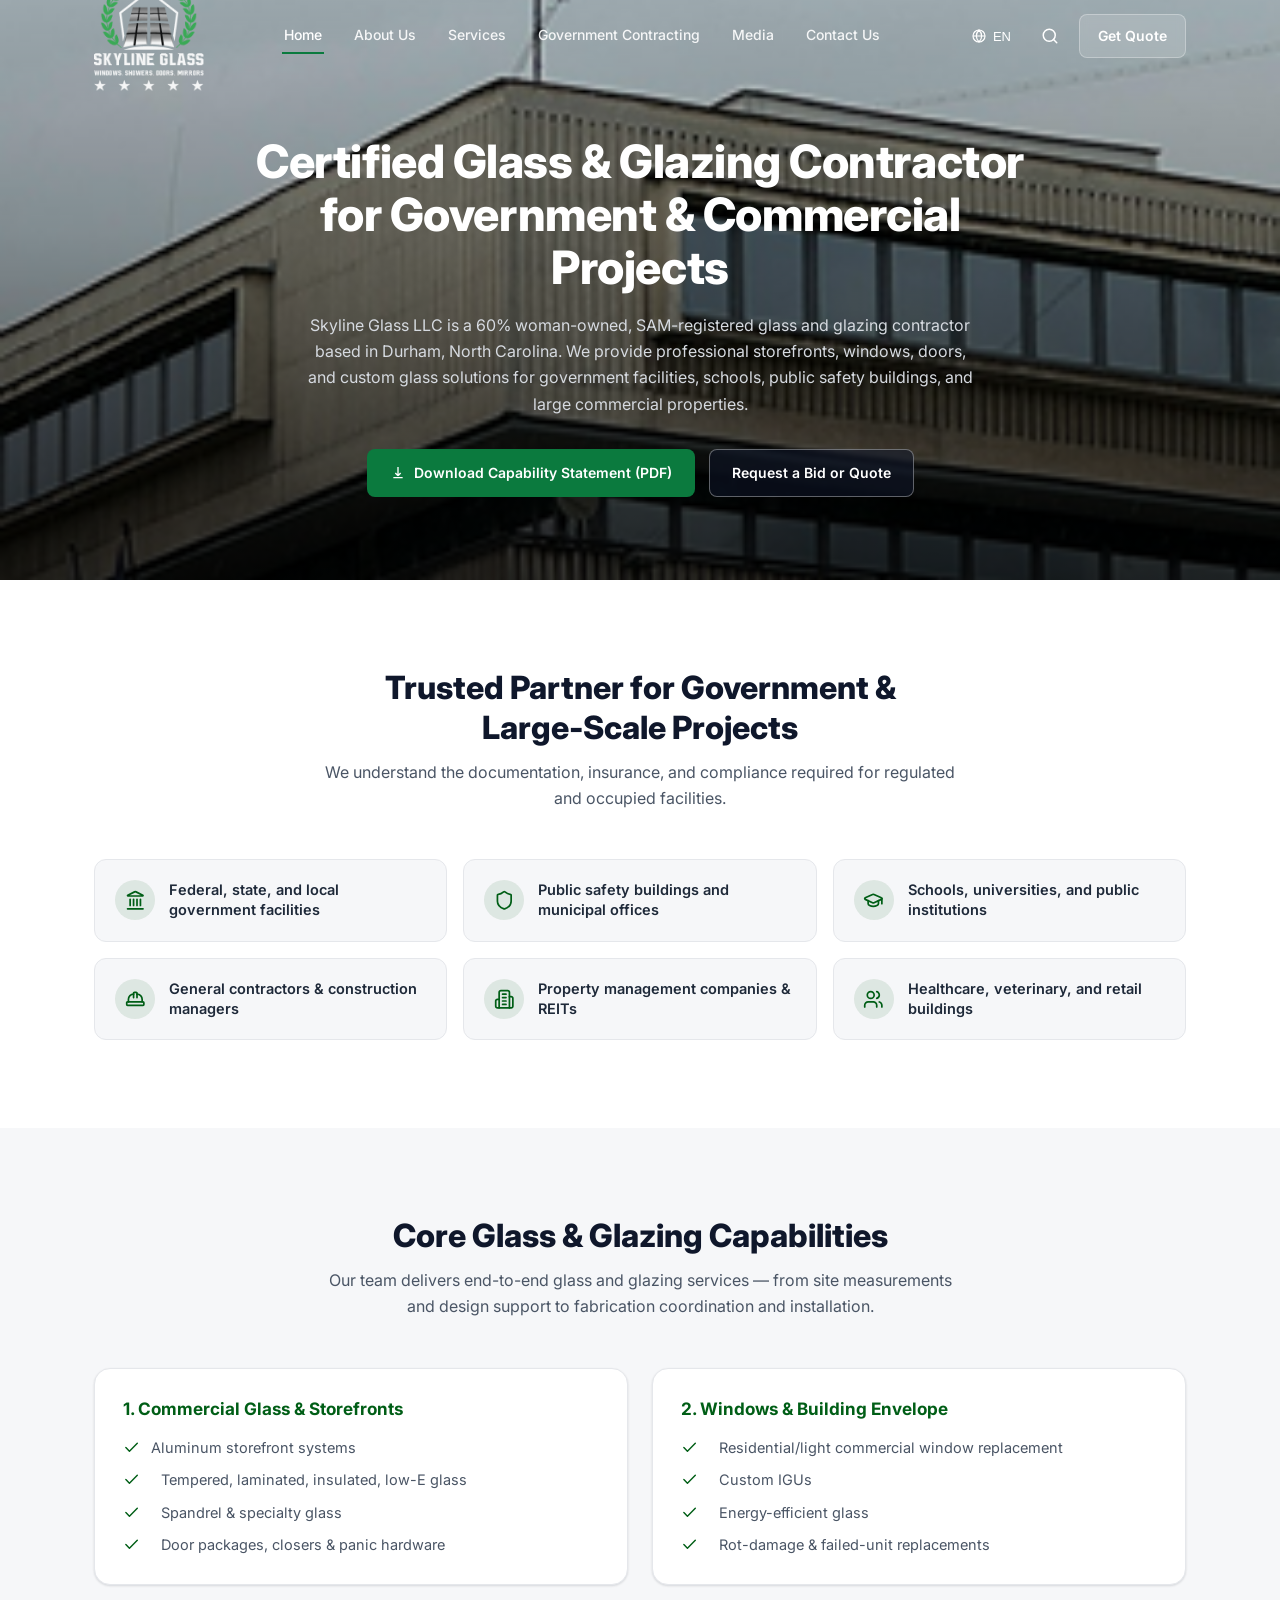
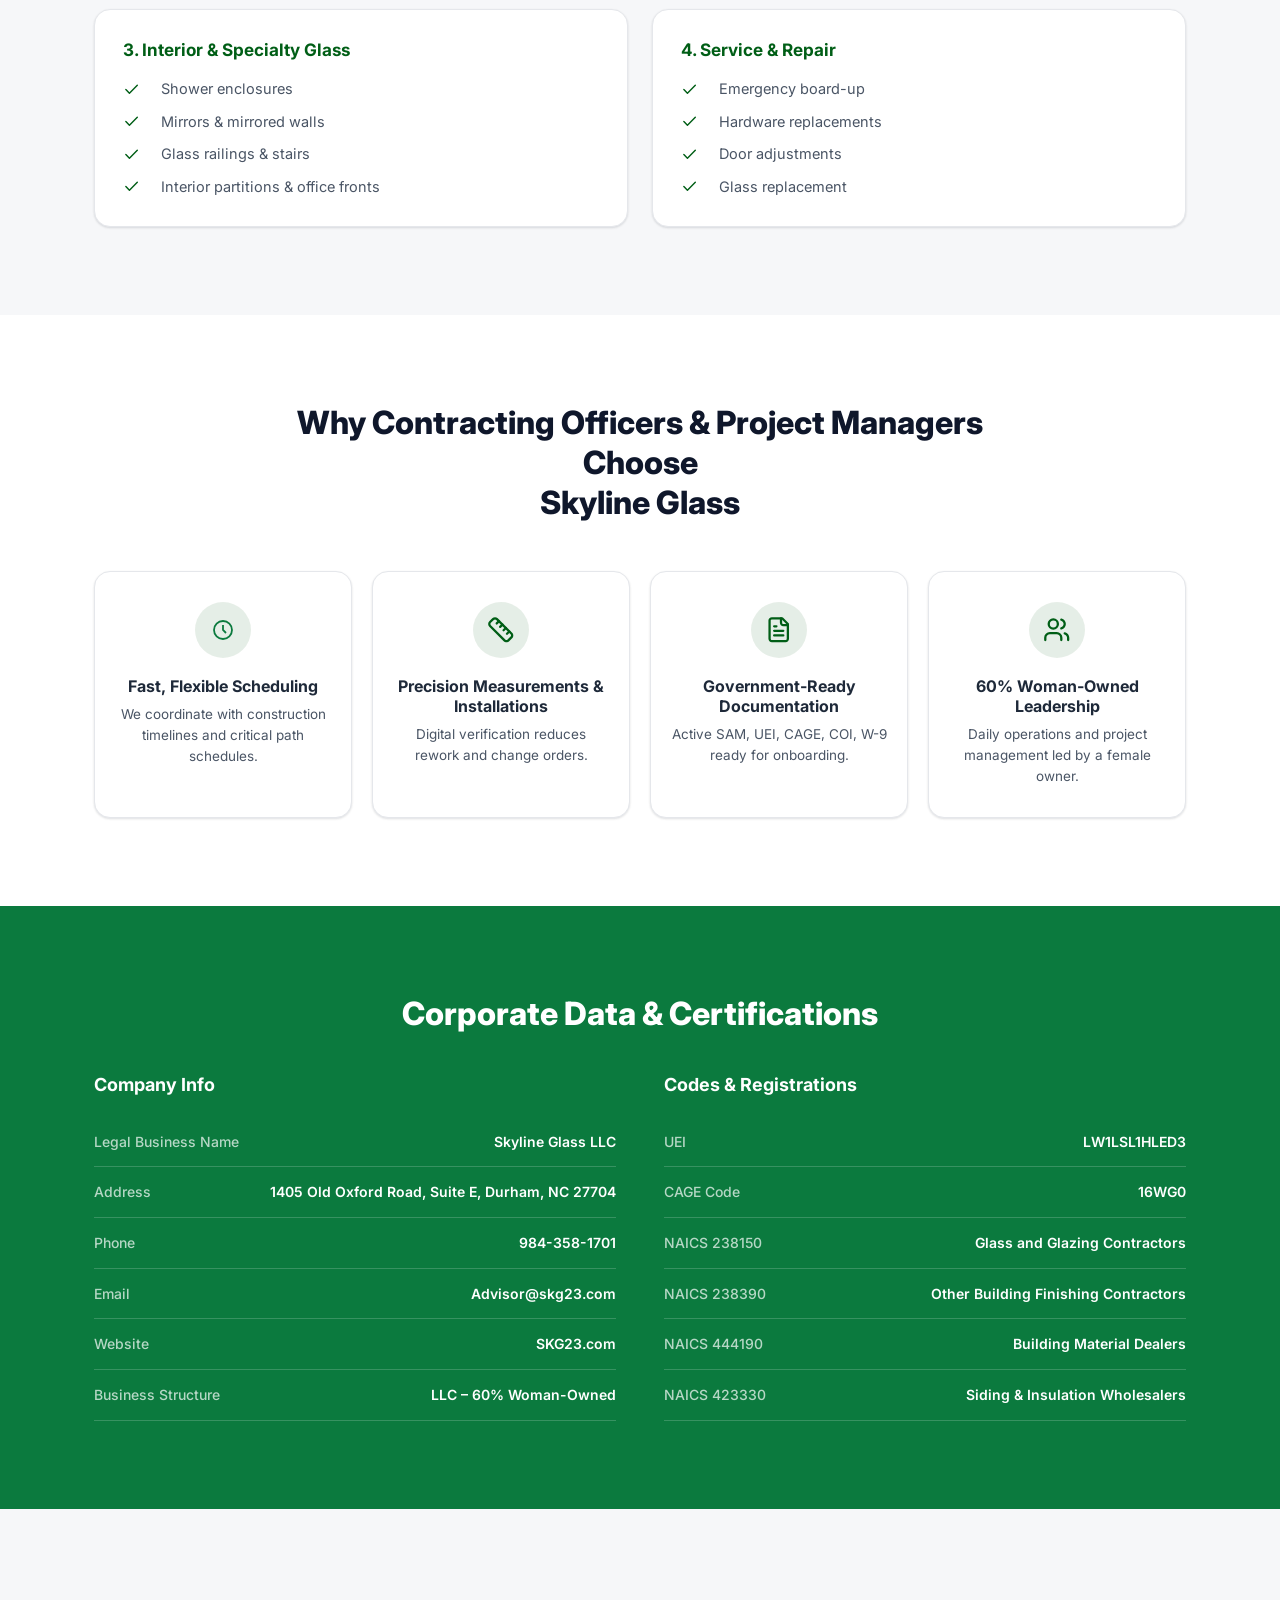
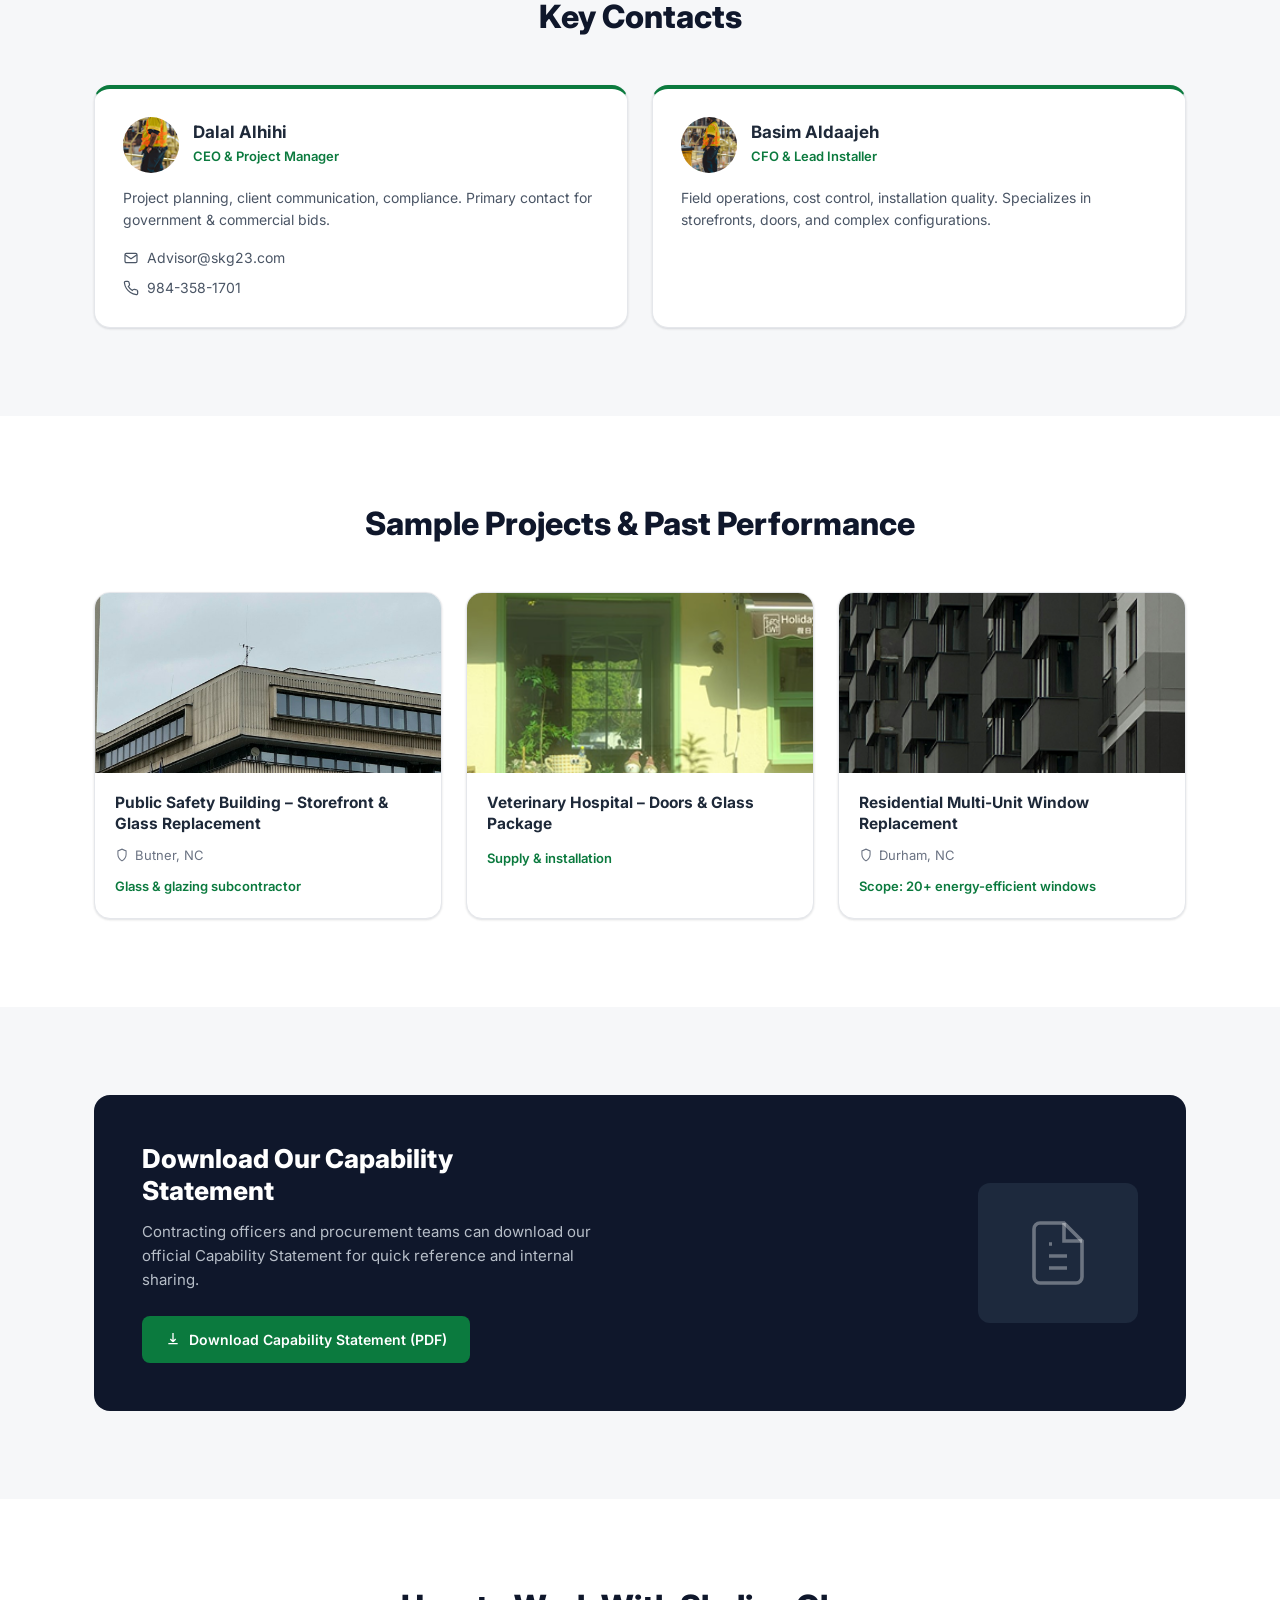
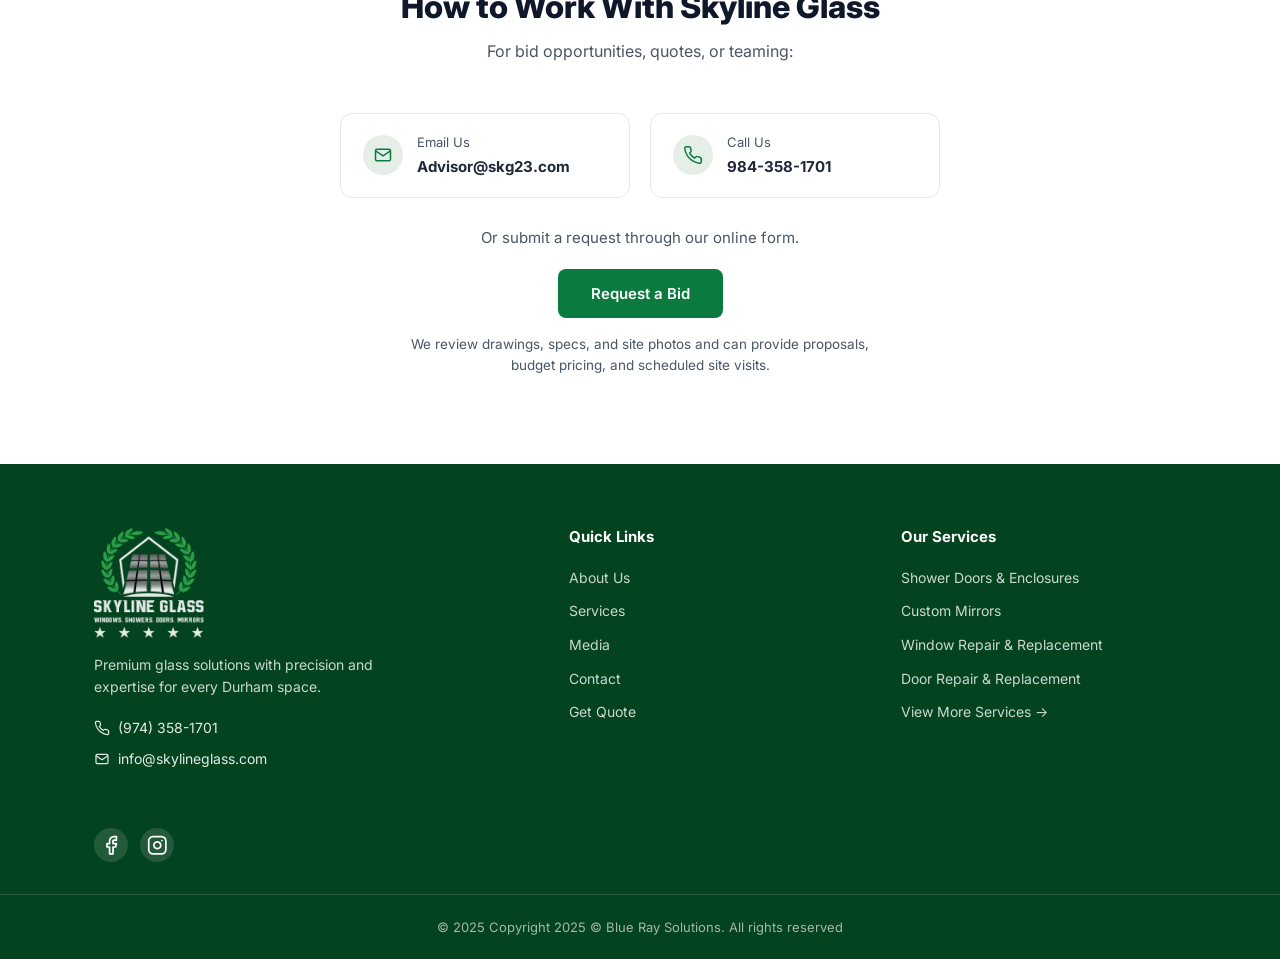
==== commit df06d0b5: "Update index.html" ====
--- a/index.html
+++ b/index.html
@@ -590,596 +590,4 @@
 </button>
 <script src="script.js"></script>
 </body>
-</html><!DOCTYPE html>
-<html lang="en">
-<head>
-<meta charset="UTF-8">
-<meta name="viewport" content="width=device-width, initial-scale=1.0">
-<title>Skyline Glass LLC | Certified Glass & Glazing Contractor</title>
-<link rel="stylesheet" href="style.css">
-<link rel="preconnect" href="https://fonts.googleapis.com">
-<link href="https://fonts.googleapis.com/css2?family=Inter:wght@300;400;500;600;700;800&display=swap" rel="stylesheet">
-<base target="_blank">
-</head>
-<body>
-
-<!-- HEADER -->
-<header class="site-header" id="siteHeader">
-  <div class="container header-inner">
-    <a href="#home" class="logo-wrapper">
-      <img src="Container.png" alt="Skyline Glass" class="logo-img">
-    </a>
-
-    <nav class="main-nav" id="mainNav" aria-label="Primary">
-      <a href="#home" class="active">Home</a>
-      <a href="#about">About Us</a>
-      <a href="#services">Services</a>
-      <a href="#government">Government Contracting</a>
-      <a href="#projects">Media</a>
-      <a href="#contact">Contact Us</a>
-    </nav>
-
-    <div class="header-actions">
-  <button class="lang-btn" type="button" aria-label="Change language">
-    <svg width="16" height="16" viewBox="0 0 24 24" fill="none" stroke="currentColor" stroke-width="1.8"><circle cx="12" cy="12" r="9"/><path d="M3 12h18M12 3c2.5 2.6 4 6 4 9s-1.5 6.4-4 9c-2.5-2.6-4-6-4-9s1.5-6.4 4-9Z"/></svg>
-    <span>EN</span>
-  </button>
-  <button class="search-btn" id="searchToggle" type="button" aria-label="Search">
-    <svg width="18" height="18" viewBox="0 0 24 24" fill="none" stroke="currentColor" stroke-width="2" stroke-linecap="round" stroke-linejoin="round"><circle cx="11" cy="11" r="8"/><path d="m21 21-4.3-4.3"/></svg>
-  </button>
-  <a href="#contact" class="btn btn-outline-light btn-transparent">Get Quote</a>
-  <button class="nav-toggle" id="navToggle" aria-label="Toggle menu" aria-expanded="false">
-    <span></span><span></span><span></span>
-  </button>
-</div>
-  </div>
-</header>
-
-<!-- HERO -->
-<section class="hero" id="home">
-  <div class="hero-bg" style="background-image:url('image\ 5.png')"></div>
-  <div class="hero-overlay"></div>
-  <div class="container hero-content">
-    <h1>Certified Glass & Glazing Contractor<br>for Government & Commercial Projects</h1>
-    <p>Skyline Glass LLC is a 60% woman-owned, SAM-registered glass and glazing contractor based in Durham, North Carolina. We provide professional storefronts, windows, doors, and custom glass solutions for government facilities, schools, public safety buildings, and large commercial properties.</p>
-    <div class="hero-actions">
-      <a href="#" class="btn btn-primary">
-        <svg width="16" height="16" viewBox="0 0 24 24" fill="none" stroke="currentColor" stroke-width="2"><path d="M12 3v13m0 0-4-4m4 4 4-4M5 19h14"/></svg>
-        Download Capability Statement (PDF)
-      </a>
-      <a href="#contact" class="btn btn-dark">Request a Bid or Quote</a>
-    </div>
-  </div>
-</section>
-
-<!-- TRUSTED PARTNER -->
-<section class="section" id="about">
-  <div class="container">
-    <div class="section-header">
-      <h2 class="section-title">Trusted Partner for Government &<br>Large-Scale Projects</h2>
-      <p class="section-subtitle">We understand the documentation, insurance, and compliance required for regulated and occupied facilities.</p>
-    </div>
-    <div class="market-grid">
-      <div class="market-card reveal">
-        <span class="market-icon">
-          <svg xmlns="http://www.w3.org/2000/svg" width="21" height="21" viewBox="0 0 21 21" fill="none">
-  <path d="M8.57654 15.4378V9.4342" stroke="#005E16" stroke-width="1.71531" stroke-linecap="round" stroke-linejoin="round"/>
-  <path d="M9.53711 1.88505C9.77244 1.77073 10.0308 1.71176 10.2924 1.71266C10.5541 1.71355 10.812 1.77428 11.0466 1.8902L17.7929 5.18959C18.2011 5.38942 18.0588 6.0035 17.6042 6.0035H2.97949C2.52494 6.0035 2.38342 5.38942 2.79081 5.18959L9.53711 1.88505Z" stroke="#005E16" stroke-width="1.71531" stroke-linecap="round" stroke-linejoin="round"/>
-  <path d="M12.0071 15.4378V9.4342" stroke="#005E16" stroke-width="1.71531" stroke-linecap="round" stroke-linejoin="round"/>
-  <path d="M15.4377 15.4378V9.4342" stroke="#005E16" stroke-width="1.71531" stroke-linecap="round" stroke-linejoin="round"/>
-  <path d="M2.57297 18.8683H18.0107" stroke="#005E16" stroke-width="1.71531" stroke-linecap="round" stroke-linejoin="round"/>
-  <path d="M5.1459 15.4378V9.4342" stroke="#005E16" stroke-width="1.71531" stroke-linecap="round" stroke-linejoin="round"/>
-</svg></span>
-        <p>Federal, state, and local government facilities</p>
-      </div>
-      <div class="market-card reveal">
-        <span class="market-icon">
-<svg xmlns="http://www.w3.org/2000/svg" width="21" height="21" viewBox="0 0 21 21" fill="none">
-  <path d="M17.1531 11.1494C17.1531 15.4377 14.1513 17.5818 10.5834 18.8254C10.3966 18.8887 10.1937 18.8857 10.0088 18.8168C6.43239 17.5818 3.4306 15.4377 3.4306 11.1494V5.14584C3.4306 4.91838 3.52096 4.70023 3.6818 4.53939C3.84265 4.37855 4.06079 4.28819 4.28826 4.28819C6.00356 4.28819 8.1477 3.25901 9.64001 1.95537C9.82171 1.80014 10.0528 1.71484 10.2918 1.71484C10.5308 1.71484 10.7619 1.80014 10.9436 1.95537C12.4445 3.26758 14.5801 4.28819 16.2954 4.28819C16.5229 4.28819 16.741 4.37855 16.9019 4.53939C17.0627 4.70023 17.1531 4.91838 17.1531 5.14584V11.1494Z" stroke="#005E16" stroke-width="1.71531" stroke-linecap="round" stroke-linejoin="round"/>
-</svg>       </span>
-        <p>Public safety buildings and municipal offices</p>
-      </div>
-      <div class="market-card reveal">
-        <span class="market-icon">
- <svg xmlns="http://www.w3.org/2000/svg" width="21" height="21" viewBox="0 0 21 21" fill="none">
-  <g clip-path="url(#clip0_1_31)">
-    <path d="M18.3709 9.36729C18.5245 9.29956 18.6548 9.18828 18.7457 9.04722C18.8366 8.90617 18.8841 8.74154 18.8824 8.57374C18.8806 8.40594 18.8297 8.24233 18.7359 8.10318C18.6421 7.96404 18.5095 7.85547 18.3546 7.79093L11.0037 4.44265C10.7802 4.34071 10.5375 4.28796 10.2918 4.28796C10.0462 4.28796 9.80345 4.34071 9.57998 4.44265L2.22989 7.7875C2.0772 7.85437 1.94731 7.96429 1.8561 8.10381C1.76488 8.24333 1.71631 8.40641 1.71631 8.57311C1.71631 8.7398 1.76488 8.90288 1.8561 9.0424C1.94731 9.18192 2.0772 9.29184 2.22989 9.35872L9.57998 12.7104C9.80345 12.8124 10.0462 12.8651 10.2918 12.8651C10.5375 12.8651 10.7802 12.8124 11.0037 12.7104L18.3709 9.36729Z" stroke="#005E16" stroke-width="1.71531" stroke-linecap="round" stroke-linejoin="round"/>
-    <path d="M18.8683 8.57654V13.7225" stroke="#005E16" stroke-width="1.71531" stroke-linecap="round" stroke-linejoin="round"/>
-    <path d="M5.14587 10.7206V13.7224C5.14587 14.4048 5.68803 15.0592 6.65308 15.5417C7.61813 16.0242 8.92701 16.2953 10.2918 16.2953C11.6566 16.2953 12.9655 16.0242 13.9305 15.5417C14.8956 15.0592 15.4377 14.4048 15.4377 13.7224V10.7206" stroke="#005E16" stroke-width="1.71531" stroke-linecap="round" stroke-linejoin="round"/>
-  </g>
-  <defs>
-    <clipPath id="clip0_1_31">
-      <rect width="20.5837" height="20.5837" fill="white"/>
-    </clipPath>
-  </defs>
-</svg>        </span>
-        <p>Schools, universities, and public institutions</p>
-      </div>
-      <div class="market-card reveal">
-        <span class="market-icon">
-      <svg xmlns="http://www.w3.org/2000/svg" width="21" height="21" viewBox="0 0 21 21" fill="none">
-  <g clip-path="url(#clip0_1_39)">
-    <path d="M8.57654 8.57658V4.28832C8.57654 4.06085 8.6669 3.84271 8.82774 3.68187C8.98858 3.52102 9.20673 3.43066 9.43419 3.43066H11.1495C11.377 3.43066 11.5951 3.52102 11.756 3.68187C11.9168 3.84271 12.0072 4.06085 12.0072 4.28832V8.57658" stroke="#005E16" stroke-width="1.71531" stroke-linecap="round" stroke-linejoin="round"/>
-    <path d="M12.0071 5.146C13.3719 5.146 14.6808 5.68815 15.6459 6.6532C16.6109 7.61825 17.1531 8.92713 17.1531 10.2919V12.8649" stroke="#005E16" stroke-width="1.71531" stroke-linecap="round" stroke-linejoin="round"/>
-    <path d="M3.4306 12.8649V10.2919C3.4306 8.92713 3.97276 7.61825 4.93781 6.6532C5.90286 5.68815 7.21174 5.146 8.57652 5.146" stroke="#005E16" stroke-width="1.71531" stroke-linecap="round" stroke-linejoin="round"/>
-    <path d="M18.0107 12.8649H2.57295C2.09929 12.8649 1.7153 13.2489 1.7153 13.7225V15.4378C1.7153 15.9115 2.09929 16.2955 2.57295 16.2955H18.0107C18.4844 16.2955 18.8684 15.9115 18.8684 15.4378V13.7225C18.8684 13.2489 18.4844 12.8649 18.0107 12.8649Z" stroke="#005E16" stroke-width="1.71531" stroke-linecap="round" stroke-linejoin="round"/>
-  </g>
-  <defs>
-    <clipPath id="clip0_1_39">
-      <rect width="20.5837" height="20.5837" fill="white"/>
-    </clipPath>
-  </defs>
-</svg>
-        </span>
-        <p>General contractors & construction managers</p>
-      </div>
-      <div class="market-card reveal">
-        <span class="market-icon">
-<svg xmlns="http://www.w3.org/2000/svg" width="21" height="21" viewBox="0 0 21 21" fill="none">
-  <path d="M5.14594 18.8684V3.43064C5.14594 2.97571 5.32665 2.53942 5.64834 2.21773C5.97002 1.89605 6.40631 1.71533 6.86124 1.71533H13.7225C14.1774 1.71533 14.6137 1.89605 14.9354 2.21773C15.2571 2.53942 15.4378 2.97571 15.4378 3.43064V18.8684H5.14594Z" stroke="#005E16" stroke-width="1.71531" stroke-linecap="round" stroke-linejoin="round"/>
-  <path d="M5.14588 10.2919H3.43058C2.97565 10.2919 2.53936 10.4726 2.21767 10.7943C1.89599 11.116 1.71527 11.5522 1.71527 12.0072V17.1531C1.71527 17.608 1.89599 18.0443 2.21767 18.366C2.53936 18.6877 2.97565 18.8684 3.43058 18.8684H5.14588" stroke="#005E16" stroke-width="1.71531" stroke-linecap="round" stroke-linejoin="round"/>
-  <path d="M15.4377 7.71899H17.1531C17.608 7.71899 18.0443 7.89971 18.366 8.2214C18.6876 8.54308 18.8684 8.97937 18.8684 9.4343V17.1532C18.8684 17.6081 18.6876 18.0444 18.366 18.3661C18.0443 18.6878 17.608 18.8685 17.1531 18.8685H15.4377" stroke="#005E16" stroke-width="1.71531" stroke-linecap="round" stroke-linejoin="round"/>
-  <path d="M8.57654 5.146H12.0072" stroke="#005E16" stroke-width="1.71531" stroke-linecap="round" stroke-linejoin="round"/>
-  <path d="M8.57654 8.57654H12.0072" stroke="#005E16" stroke-width="1.71531" stroke-linecap="round" stroke-linejoin="round"/>
-  <path d="M8.57654 12.0072H12.0072" stroke="#005E16" stroke-width="1.71531" stroke-linecap="round" stroke-linejoin="round"/>
-  <path d="M8.57654 15.4379H12.0072" stroke="#005E16" stroke-width="1.71531" stroke-linecap="round" stroke-linejoin="round"/>
-</svg>    </span>
-        <p>Property management companies & REITs</p>
-      </div>
-      <div class="market-card reveal">
-        <span class="market-icon">
-<svg xmlns="http://www.w3.org/2000/svg" width="21" height="21" viewBox="0 0 21 21" fill="none">
-  <g clip-path="url(#clip0_1_60)">
-    <path d="M13.7224 18.0108V16.2955C13.7224 15.3856 13.3609 14.513 12.7176 13.8697C12.0742 13.2263 11.2016 12.8649 10.2917 12.8649H5.14582C4.23597 12.8649 3.36338 13.2263 2.72001 13.8697C2.07665 14.513 1.71521 15.3856 1.71521 16.2955V18.0108" stroke="#005E16" stroke-width="1.71531" stroke-linecap="round" stroke-linejoin="round"/>
-    <path d="M13.7224 2.68286C14.4581 2.87358 15.1096 3.30317 15.5747 3.90421C16.0398 4.50526 16.2921 5.24372 16.2921 6.0037C16.2921 6.76367 16.0398 7.50214 15.5747 8.10318C15.1096 8.70422 14.4581 9.13381 13.7224 9.32453" stroke="#005E16" stroke-width="1.71531" stroke-linecap="round" stroke-linejoin="round"/>
-    <path d="M18.8684 18.0107V16.2954C18.8678 15.5353 18.6148 14.7969 18.1491 14.1962C17.6834 13.5954 17.0314 13.1663 16.2954 12.9763" stroke="#005E16" stroke-width="1.71531" stroke-linecap="round" stroke-linejoin="round"/>
-    <path d="M7.71882 9.43423C9.6135 9.43423 11.1494 7.89829 11.1494 6.00361C11.1494 4.10894 9.6135 2.573 7.71882 2.573C5.82415 2.573 4.28821 4.10894 4.28821 6.00361C4.28821 7.89829 5.82415 9.43423 7.71882 9.43423Z" stroke="#005E16" stroke-width="1.71531" stroke-linecap="round" stroke-linejoin="round"/>
-  </g>
-  <defs>
-    <clipPath id="clip0_1_60">
-      <rect width="20.5837" height="20.5837" fill="white"/>
-    </clipPath>
-  </defs>
-</svg>      </span>
-        <p>Healthcare, veterinary, and retail buildings</p>
-      </div>
-    </div>
-  </div>
-</section>
-
-<!-- CORE CAPABILITIES -->
-<section class="section section-tint" id="services">
-  <div class="container">
-    <div class="section-header">
-      <h2 class="section-title">Core Glass & Glazing Capabilities</h2>
-      <p class="section-subtitle">Our team delivers end-to-end glass and glazing services — from site measurements and design support to fabrication coordination and installation.</p>
-    </div>
-    <div class="capability-grid">
-      <div class="capability-card reveal">
-        <div class="capability-body">
-          <h3>1. Commercial Glass & Storefronts</h3>
-          <ul>
-            <li>
-             <svg xmlns="http://www.w3.org/2000/svg" width="18" height="18" viewBox="0 0 18 18" fill="none">
-              <path d="M14.2942 4.28821L6.43238 12.15L2.85883 8.57647" stroke="#005E16" stroke-width="1.42942" stroke-linecap="round" stroke-linejoin="round"/>
-             </svg>
-              Aluminum storefront systems
-            </li>
-            <li>
-              <svg xmlns="http://www.w3.org/2000/svg" width="18" height="18" viewBox="0 0 18 18" fill="none" style="display:inline-block; vertical-align:middle; margin-right:10px; flex-shrink:0;">
-                <path d="M14.2942 4.28833L6.43238 12.1502L2.85883 8.5766" stroke="#005E16" stroke-width="1.42942" stroke-linecap="round" stroke-linejoin="round"/>
-              </svg>
-              Tempered, laminated, insulated, low-E glass
-            </li>
-            <li>
-              <svg xmlns="http://www.w3.org/2000/svg" width="18" height="18" viewBox="0 0 18 18" fill="none" style="display:inline-block; vertical-align:middle; margin-right:10px; flex-shrink:0;">
-                <path d="M14.2942 4.28833L6.43238 12.1502L2.85883 8.5766" stroke="#005E16" stroke-width="1.42942" stroke-linecap="round" stroke-linejoin="round"/>
-              </svg>
-              Spandrel & specialty glass
-            </li>
-            <li>
-              <svg xmlns="http://www.w3.org/2000/svg" width="18" height="18" viewBox="0 0 18 18" fill="none" style="display:inline-block; vertical-align:middle; margin-right:10px; flex-shrink:0;">
-                <path d="M14.2942 4.28833L6.43238 12.1502L2.85883 8.5766" stroke="#005E16" stroke-width="1.42942" stroke-linecap="round" stroke-linejoin="round"/>
-              </svg>
-              Door packages, closers & panic hardware
-            </li>
-          </ul>
-        </div>
-      </div>
-      <div class="capability-card reveal">
-        <div class="capability-body">
-          <h3>2. Windows & Building Envelope</h3>
-          <ul>
-            <li>
-              <svg xmlns="http://www.w3.org/2000/svg" width="18" height="18" viewBox="0 0 18 18" fill="none" style="display:inline-block; vertical-align:middle; margin-right:10px; flex-shrink:0;">
-                <path d="M14.2942 4.28833L6.43238 12.1502L2.85883 8.5766" stroke="#005E16" stroke-width="1.42942" stroke-linecap="round" stroke-linejoin="round"/>
-              </svg>
-              Residential/light commercial window replacement
-            </li>
-            <li>
-              <svg xmlns="http://www.w3.org/2000/svg" width="18" height="18" viewBox="0 0 18 18" fill="none" style="display:inline-block; vertical-align:middle; margin-right:10px; flex-shrink:0;">
-                <path d="M14.2942 4.28833L6.43238 12.1502L2.85883 8.5766" stroke="#005E16" stroke-width="1.42942" stroke-linecap="round" stroke-linejoin="round"/>
-              </svg>
-              Custom IGUs
-            </li>
-            <li>
-              <svg xmlns="http://www.w3.org/2000/svg" width="18" height="18" viewBox="0 0 18 18" fill="none" style="display:inline-block; vertical-align:middle; margin-right:10px; flex-shrink:0;">
-                <path d="M14.2942 4.28833L6.43238 12.1502L2.85883 8.5766" stroke="#005E16" stroke-width="1.42942" stroke-linecap="round" stroke-linejoin="round"/>
-              </svg>
-              Energy-efficient glass
-            </li>
-            <li>
-              <svg xmlns="http://www.w3.org/2000/svg" width="18" height="18" viewBox="0 0 18 18" fill="none" style="display:inline-block; vertical-align:middle; margin-right:10px; flex-shrink:0;">
-                <path d="M14.2942 4.28833L6.43238 12.1502L2.85883 8.5766" stroke="#005E16" stroke-width="1.42942" stroke-linecap="round" stroke-linejoin="round"/>
-              </svg>
-              Rot-damage & failed-unit replacements
-            </li>
-          </ul>
-        </div>
-      </div>
-      <div class="capability-card reveal">
-        <div class="capability-body">
-          <h3>3. Interior & Specialty Glass</h3>
-          <ul>
-            <li>
-              <svg xmlns="http://www.w3.org/2000/svg" width="18" height="18" viewBox="0 0 18 18" fill="none" style="display:inline-block; vertical-align:middle; margin-right:10px; flex-shrink:0;">
-                <path d="M14.2942 4.28833L6.43238 12.1502L2.85883 8.5766" stroke="#005E16" stroke-width="1.42942" stroke-linecap="round" stroke-linejoin="round"/>
-              </svg>
-              Shower enclosures
-            </li>
-            <li>
-              <svg xmlns="http://www.w3.org/2000/svg" width="18" height="18" viewBox="0 0 18 18" fill="none" style="display:inline-block; vertical-align:middle; margin-right:10px; flex-shrink:0;">
-                <path d="M14.2942 4.28833L6.43238 12.1502L2.85883 8.5766" stroke="#005E16" stroke-width="1.42942" stroke-linecap="round" stroke-linejoin="round"/>
-              </svg>
-              Mirrors & mirrored walls
-            </li>
-            <li>
-              <svg xmlns="http://www.w3.org/2000/svg" width="18" height="18" viewBox="0 0 18 18" fill="none" style="display:inline-block; vertical-align:middle; margin-right:10px; flex-shrink:0;">
-                <path d="M14.2942 4.28833L6.43238 12.1502L2.85883 8.5766" stroke="#005E16" stroke-width="1.42942" stroke-linecap="round" stroke-linejoin="round"/>
-              </svg>
-              Glass railings & stairs
-            </li>
-            <li>
-              <svg xmlns="http://www.w3.org/2000/svg" width="18" height="18" viewBox="0 0 18 18" fill="none" style="display:inline-block; vertical-align:middle; margin-right:10px; flex-shrink:0;">
-                <path d="M14.2942 4.28833L6.43238 12.1502L2.85883 8.5766" stroke="#005E16" stroke-width="1.42942" stroke-linecap="round" stroke-linejoin="round"/>
-              </svg>
-              Interior partitions & office fronts
-            </li>
-          </ul>
-        </div>
-      </div>
-      <div class="capability-card reveal">
-        <div class="capability-body">
-          <h3>4. Service & Repair</h3>
-          <ul>
-            <li>
-              <svg xmlns="http://www.w3.org/2000/svg" width="18" height="18" viewBox="0 0 18 18" fill="none" style="display:inline-block; vertical-align:middle; margin-right:10px; flex-shrink:0;">
-                <path d="M14.2942 4.28833L6.43238 12.1502L2.85883 8.5766" stroke="#005E16" stroke-width="1.42942" stroke-linecap="round" stroke-linejoin="round"/>
-              </svg>
-              Emergency board-up
-            </li>
-            <li>
-              <svg xmlns="http://www.w3.org/2000/svg" width="18" height="18" viewBox="0 0 18 18" fill="none" style="display:inline-block; vertical-align:middle; margin-right:10px; flex-shrink:0;">
-                <path d="M14.2942 4.28833L6.43238 12.1502L2.85883 8.5766" stroke="#005E16" stroke-width="1.42942" stroke-linecap="round" stroke-linejoin="round"/>
-              </svg>
-              Hardware replacements
-            </li>
-            <li>
-              <svg xmlns="http://www.w3.org/2000/svg" width="18" height="18" viewBox="0 0 18 18" fill="none" style="display:inline-block; vertical-align:middle; margin-right:10px; flex-shrink:0;">
-                <path d="M14.2942 4.28833L6.43238 12.1502L2.85883 8.5766" stroke="#005E16" stroke-width="1.42942" stroke-linecap="round" stroke-linejoin="round"/>
-              </svg>
-              Door adjustments
-            </li>
-            <li>
-              <svg xmlns="http://www.w3.org/2000/svg" width="18" height="18" viewBox="0 0 18 18" fill="none" style="display:inline-block; vertical-align:middle; margin-right:10px; flex-shrink:0;">
-                <path d="M14.2942 4.28833L6.43238 12.1502L2.85883 8.5766" stroke="#005E16" stroke-width="1.42942" stroke-linecap="round" stroke-linejoin="round"/>
-              </svg>
-              Glass replacement
-            </li>
-          </ul>
-        </div>
-      </div>
-    </div>
-  </div>
-</section>
-
-<!-- WHY CHOOSE US -->
-<section class="section" id="government">
-  <div class="container">
-    <div class="section-header">
-      <h2 class="section-title">Why Contracting Officers & Project Managers Choose<br>Skyline Glass</h2>
-    </div>
-    <div class="feature-grid">
-      <div class="feature-card reveal">
-        <span class="feature-icon">
-          <svg width="24" height="24" viewBox="0 0 24 24" fill="none" stroke="currentColor" stroke-width="1.8"><circle cx="12" cy="12" r="9"/><path d="M12 7v5l3 3"/></svg>
-        </span>
-        <h3>Fast, Flexible Scheduling</h3>
-        <p>We coordinate with construction timelines and critical path schedules.</p>
-      </div>
-      <div class="feature-card reveal">
-        <span class="feature-icon">
-<svg xmlns="http://www.w3.org/2000/svg" width="28" height="28" viewBox="0 0 28 28" fill="none">
-  <path d="M24.3573 17.496C24.6132 17.7509 24.8162 18.0539 24.9547 18.3875C25.0932 18.7211 25.1645 19.0788 25.1645 19.44C25.1645 19.8012 25.0932 20.1589 24.9547 20.4925C24.8162 20.8261 24.6132 21.129 24.3573 21.384L21.3841 24.3572C21.1292 24.6131 20.8262 24.8161 20.4926 24.9546C20.159 25.0931 19.8013 25.1644 19.4401 25.1644C19.0789 25.1644 18.7212 25.0931 18.3876 24.9546C18.054 24.8161 17.7511 24.6131 17.4961 24.3572L3.08752 9.94862C2.57356 9.43217 2.28503 8.73322 2.28503 8.00461C2.28503 7.276 2.57356 6.57704 3.08752 6.06059L6.06072 3.0874C6.57716 2.57344 7.27612 2.28491 8.00473 2.28491C8.73334 2.28491 9.4323 2.57344 9.94874 3.0874L24.3573 17.496Z" stroke="#005E16" stroke-width="2.28708" stroke-linecap="round" stroke-linejoin="round"/>
-  <path d="M16.5813 14.2942L18.8684 12.0071" stroke="#005E16" stroke-width="2.28708" stroke-linecap="round" stroke-linejoin="round"/>
-  <path d="M13.1507 10.8635L15.4378 8.57642" stroke="#005E16" stroke-width="2.28708" stroke-linecap="round" stroke-linejoin="round"/>
-  <path d="M9.72003 7.43283L12.0071 5.14575" stroke="#005E16" stroke-width="2.28708" stroke-linecap="round" stroke-linejoin="round"/>
-  <path d="M20.0119 17.7248L22.299 15.4377" stroke="#005E16" stroke-width="2.28708" stroke-linecap="round" stroke-linejoin="round"/>
-</svg>        </span>
-        <h3>Precision Measurements & Installations</h3>
-        <p>Digital verification reduces rework and change orders.</p>
-      </div>
-      <div class="feature-card reveal">
-        <span class="feature-icon">
-<svg xmlns="http://www.w3.org/2000/svg" width="28" height="28" viewBox="0 0 28 28" fill="none">
-  <path d="M17.153 2.28711H6.86117C6.2546 2.28711 5.67288 2.52807 5.24397 2.95698C4.81506 3.38589 4.5741 3.96761 4.5741 4.57418V22.8708C4.5741 23.4774 4.81506 24.0591 5.24397 24.488C5.67288 24.9169 6.2546 25.1579 6.86117 25.1579H20.5836C21.1902 25.1579 21.7719 24.9169 22.2008 24.488C22.6297 24.0591 22.8707 23.4774 22.8707 22.8708V8.0048L17.153 2.28711Z" stroke="#005E16" stroke-width="2.28708" stroke-linecap="round" stroke-linejoin="round"/>
-  <path d="M16.0095 2.28711V6.86126C16.0095 7.46783 16.2505 8.04956 16.6794 8.47847C17.1083 8.90738 17.69 9.14834 18.2966 9.14834H22.8707" stroke="#005E16" stroke-width="2.28708" stroke-linecap="round" stroke-linejoin="round"/>
-  <path d="M11.4354 10.2917H9.14832" stroke="#005E16" stroke-width="2.28708" stroke-linecap="round" stroke-linejoin="round"/>
-  <path d="M18.2966 14.8657H9.14832" stroke="#005E16" stroke-width="2.28708" stroke-linecap="round" stroke-linejoin="round"/>
-  <path d="M18.2966 19.4402H9.14832" stroke="#005E16" stroke-width="2.28708" stroke-linecap="round" stroke-linejoin="round"/>
-</svg>        </span>
-        <h3>Government-Ready Documentation</h3>
-        <p>Active SAM, UEI, CAGE, COI, W-9 ready for onboarding.</p>
-      </div>
-      <div class="feature-card reveal">
-        <span class="feature-icon">
-<svg xmlns="http://www.w3.org/2000/svg" width="28" height="28" viewBox="0 0 28 28" fill="none">
-  <path d="M18.2965 24.0143V21.7272C18.2965 20.5141 17.8146 19.3506 16.9568 18.4928C16.099 17.635 14.9355 17.1531 13.7224 17.1531H6.86114C5.648 17.1531 4.48454 17.635 3.62673 18.4928C2.76891 19.3506 2.28699 20.5141 2.28699 21.7272V24.0143" stroke="#005E16" stroke-width="2.28708" stroke-linecap="round" stroke-linejoin="round"/>
-  <path d="M18.2966 3.5769C19.2775 3.83119 20.1462 4.40398 20.7663 5.20537C21.3864 6.00676 21.7229 6.99138 21.7229 8.00468C21.7229 9.01798 21.3864 10.0026 20.7663 10.804C20.1462 11.6054 19.2775 12.1782 18.2966 12.4325" stroke="#005E16" stroke-width="2.28708" stroke-linecap="round" stroke-linejoin="round"/>
-  <path d="M25.1578 24.0141V21.727C25.157 20.7135 24.8197 19.729 24.1988 18.928C23.5778 18.127 22.7085 17.5549 21.7272 17.3015" stroke="#005E16" stroke-width="2.28708" stroke-linecap="round" stroke-linejoin="round"/>
-  <path d="M10.2918 12.5787C12.818 12.5787 14.866 10.5308 14.866 8.00457C14.866 5.47834 12.818 3.43042 10.2918 3.43042C7.76557 3.43042 5.71765 5.47834 5.71765 8.00457C5.71765 10.5308 7.76557 12.5787 10.2918 12.5787Z" stroke="#005E16" stroke-width="2.28708" stroke-linecap="round" stroke-linejoin="round"/>
-</svg>        </span>
-        <h3>60% Woman-Owned Leadership</h3>
-        <p>Daily operations and project management led by a female owner.</p>
-      </div>
-    </div>
-  </div>
-</section>
-
-<!-- CORPORATE DATA -->
-<section class="section section-brand">
-  <div class="container">
-    <h2 class="section-title section-title-light" style="text-align: center;">Corporate Data & Certifications</h2>
-    <div class="data-grid">
-      <div class="data-col reveal">
-        <h3>Company Info</h3>
-        <dl>
-          <div class="data-row"><dt>Legal Business Name</dt><dd>Skyline Glass LLC</dd></div>
-          <div class="data-row"><dt>Address</dt><dd>1405 Old Oxford Road, Suite E, Durham, NC 27704</dd></div>
-          <div class="data-row"><dt>Phone</dt><dd><a href="tel:+19843581701">984-358-1701</a></dd></div>
-          <div class="data-row"><dt>Email</dt><dd><a href="mailto:Advisor@skg23.com">Advisor@skg23.com</a></dd></div>
-          <div class="data-row"><dt>Website</dt><dd><a href="https://skg23.com" target="_blank">SKG23.com</a></dd></div>
-          <div class="data-row"><dt>Business Structure</dt><dd>LLC – 60% Woman-Owned</dd></div>
-        </dl>
-      </div>
-      <div class="data-col reveal">
-        <h3>Codes & Registrations</h3>
-        <dl>
-          <div class="data-row"><dt>UEI</dt><dd>LW1LSL1HLED3</dd></div>
-          <div class="data-row"><dt>CAGE Code</dt><dd>16WG0</dd></div>
-          <div class="data-row"><dt>NAICS 238150</dt><dd>Glass and Glazing Contractors</dd></div>
-          <div class="data-row"><dt>NAICS 238390</dt><dd>Other Building Finishing Contractors</dd></div>
-          <div class="data-row"><dt>NAICS 444190</dt><dd>Building Material Dealers</dd></div>
-          <div class="data-row"><dt>NAICS 423330</dt><dd>Siding & Insulation Wholesalers</dd></div>
-        </dl>
-      </div>
-    </div>
-  </div>
-</section>
-
-<!-- KEY CONTACTS -->
-<section class="section section-tint">
-  <div class="container">
-    <div class="section-header">
-      <h2 class="section-title">Key Contacts</h2>
-    </div>
-    <div class="contacts-grid">
-      <div class="contact-card reveal">
-        <div class="contact-head">
-          <img src="image 2.png" alt="Dalal Alhihi">
-          <div>
-            <h3>Dalal Alhihi</h3>
-            <span class="role">CEO & Project Manager</span>
-          </div>
-        </div>
-        <p>Project planning, client communication, compliance. Primary contact for government & commercial bids.</p>
-        <div class="contact-links">
-          <a href="mailto:Advisor@skg23.com">
-            <svg width="16" height="16" viewBox="0 0 24 24" fill="none" stroke="currentColor" stroke-width="1.8"><rect x="3" y="5" width="18" height="14" rx="2"/><path d="m3 7 9 6 9-6"/></svg>
-            Advisor@skg23.com
-          </a>
-          <a href="tel:+19843581701">
-            <svg width="16" height="16" viewBox="0 0 24 24" fill="none" stroke="currentColor" stroke-width="1.8"><path d="M22 16.9v3a2 2 0 0 1-2.2 2 19.8 19.8 0 0 1-8.6-3.1 19.5 19.5 0 0 1-6-6A19.8 19.8 0 0 1 2.1 4.2 2 2 0 0 1 4.1 2h3a2 2 0 0 1 2 1.7c.1.9.3 1.8.6 2.7a2 2 0 0 1-.5 2.1L8 9.7a16 16 0 0 0 6 6l1.2-1.2a2 2 0 0 1 2.1-.5c.9.3 1.8.5 2.7.6a2 2 0 0 1 1.7 2.3Z"/></svg>
-            984-358-1701
-          </a>
-        </div>
-      </div>
-      <div class="contact-card reveal">
-        <div class="contact-head">
-          <img src="image good.png" alt="Basim Aldaajeh">
-          <div>
-            <h3>Basim Aldaajeh</h3>
-            <span class="role">CFO & Lead Installer</span>
-          </div>
-        </div>
-        <p>Field operations, cost control, installation quality. Specializes in storefronts, doors, and complex configurations.</p>
-      </div>
-    </div>
-  </div>
-</section>
-
-<!-- PROJECTS -->
-<section class="section" id="projects">
-  <div class="container">
-    <div class="section-header">
-      <h2 class="section-title">Sample Projects & Past Performance</h2>
-    </div>
-    <div class="projects-grid">
-      <article class="project-card reveal">
-        <img src="image 1.png" alt="Public safety building">
-        <div class="project-body">
-          <h3>Public Safety Building – Storefront & Glass Replacement</h3>
-          <div class="project-meta">
-            <svg width="14" height="14" viewBox="0 0 24 24" fill="none" stroke="currentColor" stroke-width="1.8"><path d="M12 22s7-4.4 7-11V5l-7-3-7 3v6c0 6.6 7 11 7 11Z"/></svg>
-            Butner, NC
-          </div>
-          <span class="project-tag">Glass & glazing subcontractor</span>
-        </div>
-      </article>
-      <article class="project-card reveal">
-        <img src="image 4.png" alt="Veterinary hospital">
-        <div class="project-body">
-          <h3>Veterinary Hospital – Doors & Glass Package</h3>
-          <span class="project-tag">Supply & installation</span>
-        </div>
-      </article>
-      <article class="project-card reveal">
-        <img src="image 3.png" alt="Residential windows">
-        <div class="project-body">
-          <h3>Residential Multi-Unit Window Replacement</h3>
-          <div class="project-meta">
-            <svg width="14" height="14" viewBox="0 0 24 24" fill="none" stroke="currentColor" stroke-width="1.8"><path d="M12 22s7-4.4 7-11V5l-7-3-7 3v6c0 6.6 7 11 7 11Z"/></svg>
-            Durham, NC
-          </div>
-          <span class="project-tag">Scope: 20+ energy-efficient windows</span>
-        </div>
-      </article>
-    </div>
-  </div>
-</section>
-
-<!-- DOWNLOAD CTA -->
-<section class="section section-tint">
-  <div class="container">
-    <div class="cta-box reveal">
-      <div class="cta-text">
-        <h2>Download Our Capability Statement</h2>
-        <p>Contracting officers and procurement teams can download our official Capability Statement for quick reference and internal sharing.</p>
-        <a href="#" class="btn btn-primary">
-          <svg width="16" height="16" viewBox="0 0 24 24" fill="none" stroke="currentColor" stroke-width="2"><path d="M12 3v13m0 0-4-4m4 4 4-4M5 19h14"/></svg>
-          Download Capability Statement (PDF)
-        </a>
-      </div>
-      <div class="cta-icon">
-        <svg width="72" height="72" viewBox="0 0 24 24" fill="none" stroke="currentColor" stroke-width="1.2"><path d="M14 2H6a2 2 0 0 0-2 2v16a2 2 0 0 0 2 2h12a2 2 0 0 0 2-2V8Z"/><path d="M14 2v6h6M9 13h6M9 17h6M9 9h1"/></svg>
-      </div>
-    </div>
-  </div>
-</section>
-
-<!-- CONTACT -->
-<section class="section" id="contact">
-  <div class="container">
-    <div class="section-header">
-      <h2 class="section-title">How to Work With Skyline Glass</h2>
-      <p class="section-subtitle">For bid opportunities, quotes, or teaming:</p>
-    </div>
-    <div class="contact-methods">
-      <div class="contact-method reveal">
-        <span class="method-icon">
-          <svg width="20" height="20" viewBox="0 0 24 24" fill="none" stroke="currentColor" stroke-width="1.8"><rect x="3" y="5" width="18" height="14" rx="2"/><path d="m3 7 9 6 9-6"/></svg>
-        </span>
-        <div>
-          <span class="method-label">Email Us</span>
-          <strong><a href="mailto:Advisor@skg23.com">Advisor@skg23.com</a></strong>
-        </div>
-      </div>
-      <div class="contact-method reveal">
-        <span class="method-icon">
-          <svg width="20" height="20" viewBox="0 0 24 24" fill="none" stroke="currentColor" stroke-width="1.8"><path d="M22 16.9v3a2 2 0 0 1-2.2 2 19.8 19.8 0 0 1-8.6-3.1 19.5 19.5 0 0 1-6-6A19.8 19.8 0 0 1 2.1 4.2 2 2 0 0 1 4.1 2h3a2 2 0 0 1 2 1.7c.1.9.3 1.8.6 2.7a2 2 0 0 1-.5 2.1L8 9.7a16 16 0 0 0 6 6l1.2-1.2a2 2 0 0 1 2.1-.5c.9.3 1.8.5 2.7.6a2 2 0 0 1 1.7 2.3Z"/></svg>
-        </span>
-        <div>
-          <span class="method-label">Call Us</span>
-          <strong><a href="tel:+19843581701">984-358-1701</a></strong>
-        </div>
-      </div>
-    </div>
-    <p class="or-text">Or submit a request through our online form.</p>
-    <div class="request-form-wrap">
-      <button class="btn btn-brand" id="openFormBtn" type="button">Request a Bid</button>
-      <p class="form-note">We review drawings, specs, and site photos and can provide proposals, budget pricing, and scheduled site visits.</p>
-      <form class="bid-form" id="bidForm" hidden>
-        <div class="form-row">
-          <label for="name">Full Name</label>
-          <input type="text" id="name" name="name" required placeholder="Your name">
-        </div>
-        <div class="form-row">
-          <label for="email">Email</label>
-          <input type="email" id="email" name="email" required placeholder="you@company.com">
-        </div>
-        <div class="form-row">
-          <label for="company">Company / Organization</label>
-          <input type="text" id="company" name="company" placeholder="Optional">
-        </div>
-        <div class="form-row">
-          <label for="message">Project Details</label>
-          <textarea id="message" name="message" rows="4" required placeholder="Tell us about your project..."></textarea>
-        </div>
-        <button type="submit" class="btn btn-primary" style="width:100%">Submit Request</button>
-        <p class="form-status" id="formStatus"></p>
-      </form>
-    </div>
-  </div>
-</section>
-
-<!-- FOOTER -->
-<footer class="site-footer">
-  <div class="container footer-grid">
-    <div class="footer-brand">
-      <a href="#home" class="logo-wrapper">
-        <img src="Container.png" alt="Skyline Glass" class="logo-img">
-      </a>
-      <p>Premium glass solutions with precision and expertise for every Durham space.</p>
-      <a class="footer-contact-line" href="tel:+19743581701">
-        <svg width="16" height="16" viewBox="0 0 24 24" fill="none" stroke="currentColor" stroke-width="1.8"><path d="M22 16.9v3a2 2 0 0 1-2.2 2 19.8 19.8 0 0 1-8.6-3.1 19.5 19.5 0 0 1-6-6A19.8 19.8 0 0 1 2.1 4.2 2 2 0 0 1 4.1 2h3a2 2 0 0 1 2 1.7c.1.9.3 1.8.6 2.7a2 2 0 0 1-.5 2.1L8 9.7a16 16 0 0 0 6 6l1.2-1.2a2 2 0 0 1 2.1-.5c.9.3 1.8.5 2.7.6a2 2 0 0 1 1.7 2.3Z"/></svg>
-        (974) 358-1701
-      </a>
-      <a class="footer-contact-line" href="mailto:info@skylineglass.com">
-        <svg width="16" height="16" viewBox="0 0 24 24" fill="none" stroke="currentColor" stroke-width="1.8"><rect x="3" y="5" width="18" height="14" rx="2"/><path d="m3 7 9 6 9-6"/></svg>
-        info@skylineglass.com
-      </a>
-    </div>
-
-    <nav class="footer-col" aria-label="Quick links">
-      <h3>Quick Links</h3>
-      <a href="#about">About Us</a>
-      <a href="#services">Services</a>
-      <a href="#projects">Media</a>
-      <a href="#contact">Contact</a>
-      <a href="#contact">Get Quote</a>
-    </nav>
-
-    <nav class="footer-col" aria-label="Our services">
-      <h3>Our Services</h3>
-      <a href="#services">Shower Doors & Enclosures</a>
-      <a href="#services">Custom Mirrors</a>
-      <a href="#services">Window Repair & Replacement</a>
-      <a href="#services">Door Repair & Replacement</a>
-      <a href="#services">View More Services →</a>
-    </nav>
-  </div>
-
-  <div class="container footer-socials">
-    <a href="#" aria-label="Facebook">
-<svg xmlns="http://www.w3.org/2000/svg" width="21" height="21" viewBox="0 0 21 21" fill="none">
-  <path d="M15.4378 1.71533H12.8649C11.7276 1.71533 10.6368 2.16713 9.83263 2.97134C9.02842 3.77554 8.57662 4.86628 8.57662 6.0036V8.57656H6.00366V12.0072H8.57662V18.8684H12.0072V12.0072H14.5802L15.4378 8.57656H12.0072V6.0036C12.0072 5.77613 12.0976 5.55799 12.2584 5.39715C12.4193 5.23631 12.6374 5.14595 12.8649 5.14595H15.4378V1.71533Z" stroke="white" stroke-width="1.71531" stroke-linecap="round" stroke-linejoin="round"/>
-</svg>    </a>
-    <a href="#" aria-label="Instagram">
-<svg xmlns="http://www.w3.org/2000/svg" width="21" height="21" viewBox="0 0 21 21" fill="none">
-  <path d="M14.5801 1.71533H6.0036C3.63525 1.71533 1.71533 3.63525 1.71533 6.0036V14.5801C1.71533 16.9485 3.63525 18.8684 6.0036 18.8684H14.5801C16.9485 18.8684 18.8684 16.9485 18.8684 14.5801V6.0036C18.8684 3.63525 16.9485 1.71533 14.5801 1.71533Z" stroke="white" stroke-width="1.71531" stroke-linecap="round" stroke-linejoin="round"/>
-  <path d="M13.7224 9.75162C13.8283 10.4654 13.7064 11.1944 13.374 11.8349C13.0417 12.4754 12.5158 12.9948 11.8713 13.3192C11.2268 13.6436 10.4963 13.7565 9.78391 13.6419C9.07149 13.5272 8.41336 13.1909 7.90312 12.6806C7.39289 12.1704 7.05653 11.5123 6.94189 10.7999C6.82725 10.0874 6.94017 9.35701 7.26459 8.71247C7.58901 8.06792 8.1084 7.54208 8.74889 7.20974C9.38939 6.8774 10.1184 6.75549 10.8321 6.86133C11.5602 6.9693 12.2343 7.30856 12.7547 7.82903C13.2752 8.34949 13.6145 9.02354 13.7224 9.75162Z" stroke="white" stroke-width="1.71531" stroke-linecap="round" stroke-linejoin="round"/>
-  <path d="M15.009 5.57471H15.0176" stroke="white" stroke-width="1.71531" stroke-linecap="round" stroke-linejoin="round"/>
-</svg>    </a>
-  </div>
-
-  <div class="footer-bottom">
-    <p>© 2025 Copyright 2025 © Blue Ray Solutions. All rights reserved</p>
-  </div>
-</footer>
-
-<button id="backToTop" class="back-to-top" aria-label="Back to top">
-  <svg width="18" height="18" viewBox="0 0 24 24" fill="none" stroke="currentColor" stroke-width="2"><path d="m5 12 7-7 7 7M12 5v16"/></svg>
-</button>
-<script src="script.js"></script>
-</body>
 </html>
